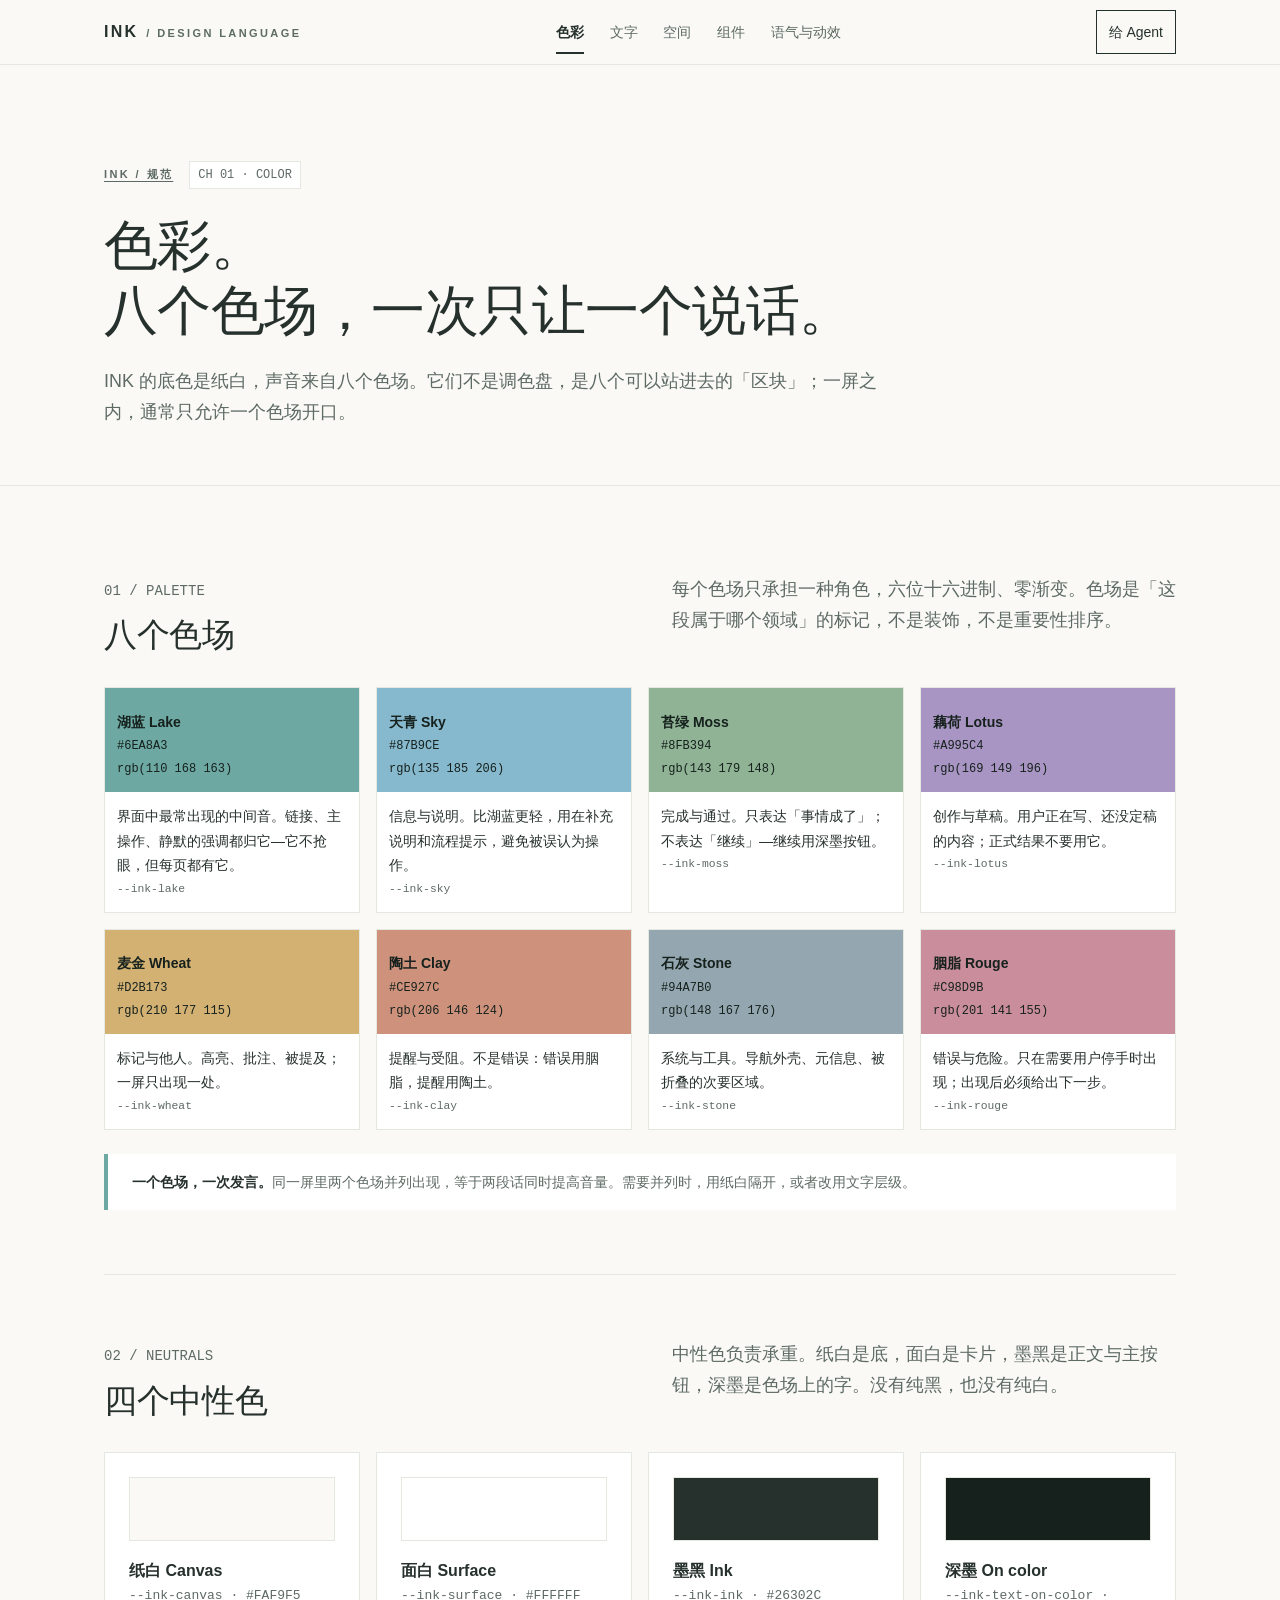
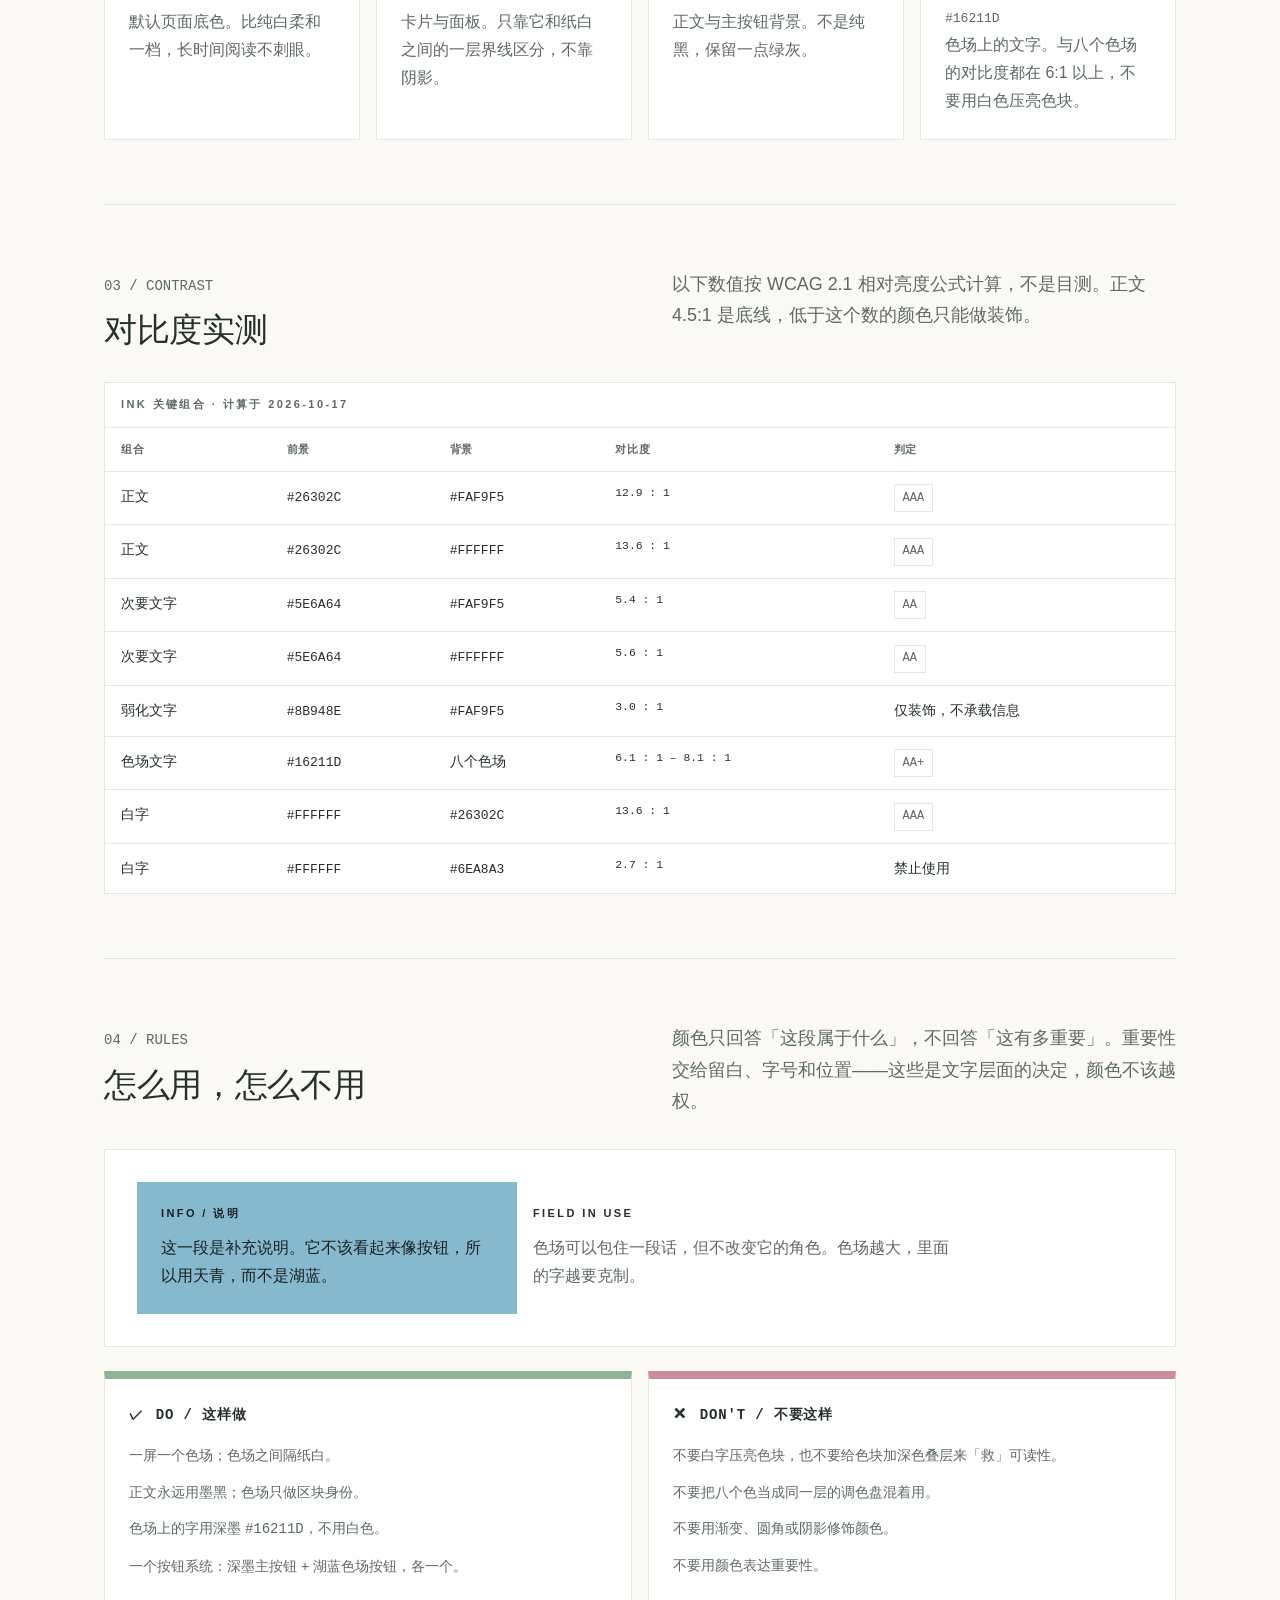
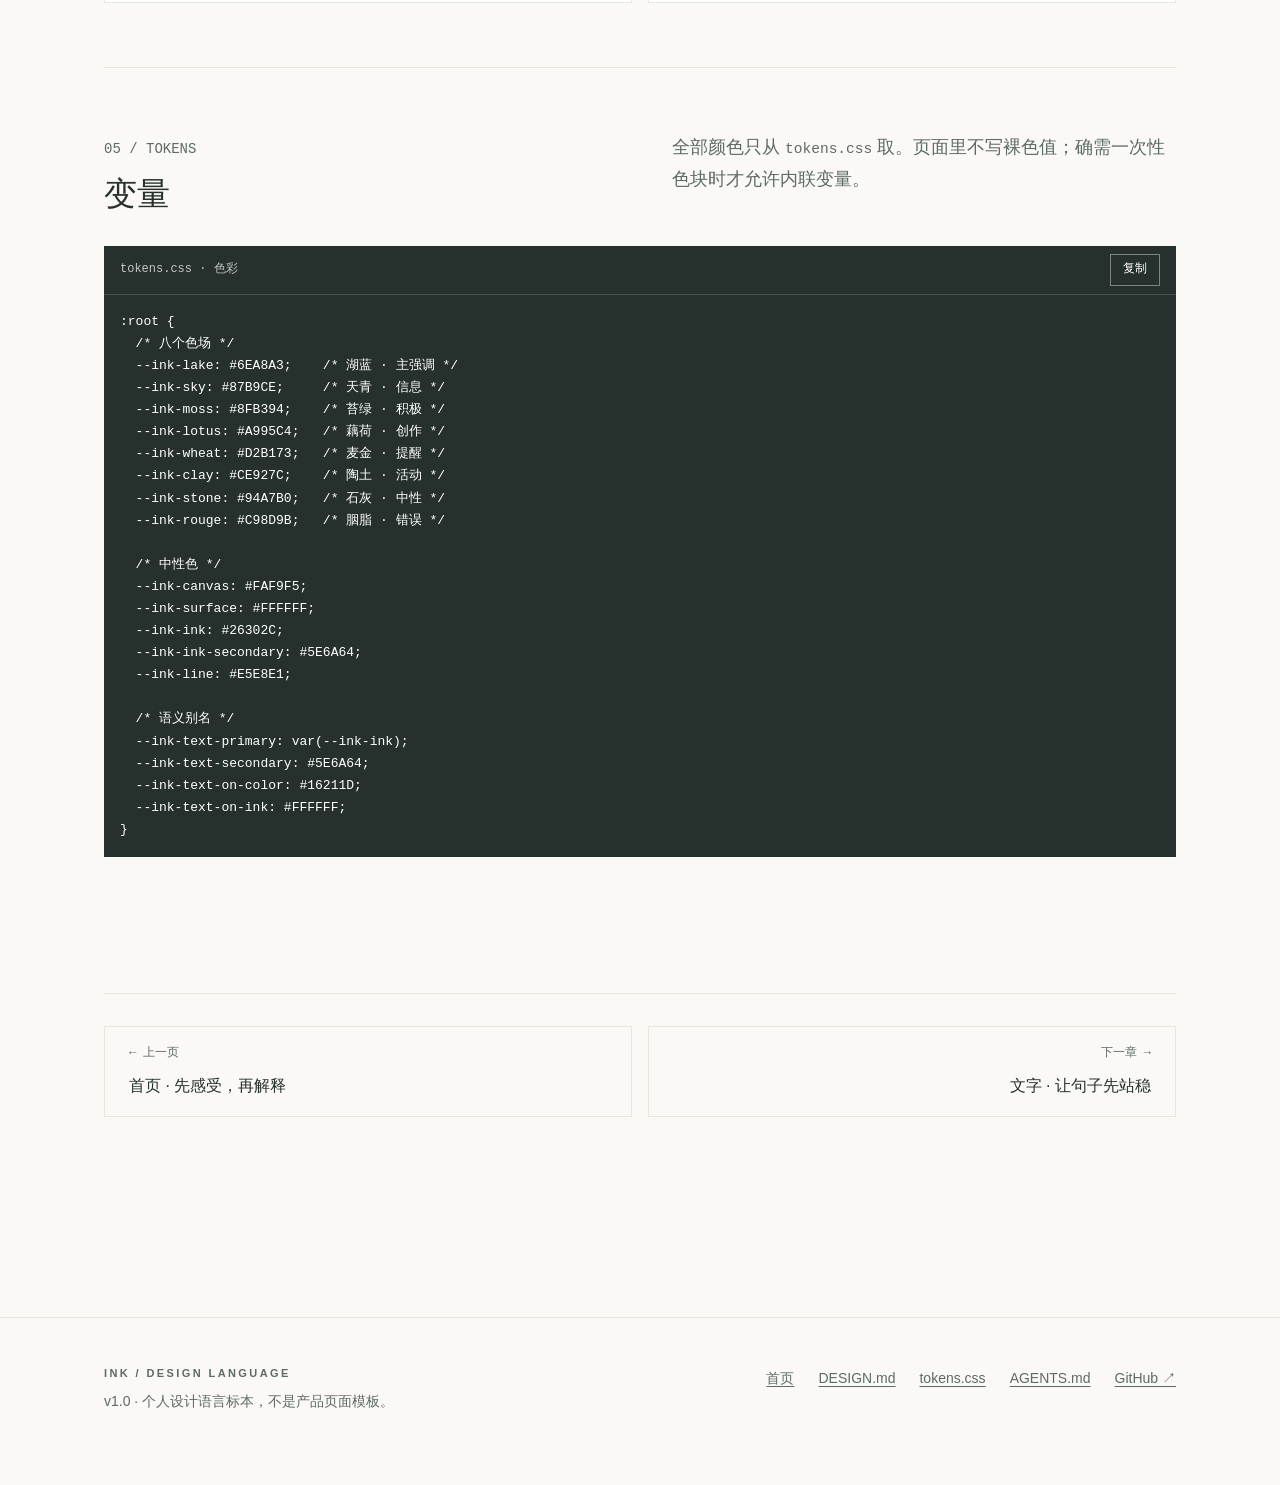
==== spec/color.html @ 75562c55 "INK Design Language v1.0：首页、五章规范正文与 agent 文档" ====
<!doctype html>
<html lang="zh-CN">
<head>
  <meta charset="utf-8">
  <meta name="viewport" content="width=device-width, initial-scale=1">
  <title>色彩 · INK Design Language</title>
  <meta name="description" content="INK 色彩规范：八个色场、四个中性色、对比度实测与色场使用规则。">
  <meta name="theme-color" content="#FAF9F5">
  <link rel="icon" href="../assets/favicon.svg" type="image/svg+xml">
  <link rel="stylesheet" href="../tokens.css">
  <link rel="stylesheet" href="../assets/site.css">
</head>
<body>
  <a class="skip-link" href="#main">跳到内容</a>

  <header class="site-header">
    <div class="site-header__inner">
      <a class="brand" href="../index.html">INK <span class="brand__sub">/ Design Language</span></a>
      <nav class="site-nav" aria-label="规范正文">
        <a href="color.html" aria-current="page">色彩</a>
        <a href="typography.html">文字</a>
        <a href="space.html">空间</a>
        <a href="components.html">组件</a>
        <a href="voice-motion.html">语气与动效</a>
      </nav>
      <a class="nav-agent" href="../AGENTS.md">给 Agent</a>
    </div>
  </header>

  <main id="main">
    <header class="chapter-hero">
      <div class="wrap">
        <div class="chapter-hero__meta">
          <a class="kicker" href="../index.html">INK / 规范</a>
          <span class="chip">CH 01 · COLOR</span>
        </div>
        <h1 class="h1 chapter-hero__title">色彩。<br>八个色场，一次只让一个说话。</h1>
        <p class="lede chapter-hero__lede">INK 的底色是纸白，声音来自八个色场。它们不是调色盘，是八个可以站进去的「区块」；一屏之内，通常只允许一个色场开口。</p>
      </div>
    </header>

    <div class="chapter-body">
      <div class="wrap">
        <section class="spec-section">
          <div class="spec-head">
            <div>
              <span class="spec-head__index">01 / PALETTE</span>
              <h2 class="h2">八个色场</h2>
            </div>
            <p class="lede">每个色场只承担一种角色，六位十六进制、零渐变。色场是「这段属于哪个领域」的标记，不是装饰，不是重要性排序。</p>
          </div>

          <div class="swatch-grid">
            <article class="swatch" id="swatch-lake">
              <div class="swatch__color tone-lake">
                <span class="swatch__name">湖蓝 Lake</span>
                <span>#6EA8A3</span>
                <span>rgb(110 168 163)</span>
              </div>
              <div class="swatch__meta">
                <span class="swatch__role">界面中最常出现的中间音。链接、主操作、静默的强调都归它—它不抢眼，但每页都有它。</span>
                <span class="mono">--ink-lake</span>
              </div>
            </article>

            <article class="swatch" id="swatch-sky">
              <div class="swatch__color tone-sky">
                <span class="swatch__name">天青 Sky</span>
                <span>#87B9CE</span>
                <span>rgb(135 185 206)</span>
              </div>
              <div class="swatch__meta">
                <span class="swatch__role">信息与说明。比湖蓝更轻，用在补充说明和流程提示，避免被误认为操作。</span>
                <span class="mono">--ink-sky</span>
              </div>
            </article>

            <article class="swatch" id="swatch-moss">
              <div class="swatch__color tone-moss">
                <span class="swatch__name">苔绿 Moss</span>
                <span>#8FB394</span>
                <span>rgb(143 179 148)</span>
              </div>
              <div class="swatch__meta">
                <span class="swatch__role">完成与通过。只表达「事情成了」；不表达「继续」—继续用深墨按钮。</span>
                <span class="mono">--ink-moss</span>
              </div>
            </article>

            <article class="swatch" id="swatch-lotus">
              <div class="swatch__color tone-lotus">
                <span class="swatch__name">藕荷 Lotus</span>
                <span>#A995C4</span>
                <span>rgb(169 149 196)</span>
              </div>
              <div class="swatch__meta">
                <span class="swatch__role">创作与草稿。用户正在写、还没定稿的内容；正式结果不要用它。</span>
                <span class="mono">--ink-lotus</span>
              </div>
            </article>

            <article class="swatch" id="swatch-wheat">
              <div class="swatch__color tone-wheat">
                <span class="swatch__name">麦金 Wheat</span>
                <span>#D2B173</span>
                <span>rgb(210 177 115)</span>
              </div>
              <div class="swatch__meta">
                <span class="swatch__role">标记与他人。高亮、批注、被提及；一屏只出现一处。</span>
                <span class="mono">--ink-wheat</span>
              </div>
            </article>

            <article class="swatch" id="swatch-clay">
              <div class="swatch__color tone-clay">
                <span class="swatch__name">陶土 Clay</span>
                <span>#CE927C</span>
                <span>rgb(206 146 124)</span>
              </div>
              <div class="swatch__meta">
                <span class="swatch__role">提醒与受阻。不是错误：错误用胭脂，提醒用陶土。</span>
                <span class="mono">--ink-clay</span>
              </div>
            </article>

            <article class="swatch" id="swatch-stone">
              <div class="swatch__color tone-stone">
                <span class="swatch__name">石灰 Stone</span>
                <span>#94A7B0</span>
                <span>rgb(148 167 176)</span>
              </div>
              <div class="swatch__meta">
                <span class="swatch__role">系统与工具。导航外壳、元信息、被折叠的次要区域。</span>
                <span class="mono">--ink-stone</span>
              </div>
            </article>

            <article class="swatch" id="swatch-rouge">
              <div class="swatch__color tone-rouge">
                <span class="swatch__name">胭脂 Rouge</span>
                <span>#C98D9B</span>
                <span>rgb(201 141 155)</span>
              </div>
              <div class="swatch__meta">
                <span class="swatch__role">错误与危险。只在需要用户停手时出现；出现后必须给出下一步。</span>
                <span class="mono">--ink-rouge</span>
              </div>
            </article>
          </div>

          <div class="callout" style="margin-top: var(--ink-space-5);">
            <strong>一个色场，一次发言。</strong>同一屏里两个色场并列出现，等于两段话同时提高音量。需要并列时，用纸白隔开，或者改用文字层级。
          </div>
        </section>

        <section class="spec-section">
          <div class="spec-head">
            <div>
              <span class="spec-head__index">02 / NEUTRALS</span>
              <h2 class="h2">四个中性色</h2>
            </div>
            <p class="lede">中性色负责承重。纸白是底，面白是卡片，墨黑是正文与主按钮，深墨是色场上的字。没有纯黑，也没有纯白。</p>
          </div>

          <div class="grid grid--4">
            <div class="panel">
              <div class="swatch-mini" style="background: var(--ink-canvas);"></div>
              <p><strong>纸白 Canvas</strong></p>
              <p class="dim mono">--ink-canvas · #FAF9F5</p>
              <p class="dim">默认页面底色。比纯白柔和一档，长时间阅读不刺眼。</p>
            </div>
            <div class="panel">
              <div class="swatch-mini" style="background: var(--ink-surface);"></div>
              <p><strong>面白 Surface</strong></p>
              <p class="dim mono">--ink-surface · #FFFFFF</p>
              <p class="dim">卡片与面板。只靠它和纸白之间的一层界线区分，不靠阴影。</p>
            </div>
            <div class="panel">
              <div class="swatch-mini" style="background: var(--ink-ink);"></div>
              <p><strong>墨黑 Ink</strong></p>
              <p class="dim mono">--ink-ink · #26302C</p>
              <p class="dim">正文与主按钮背景。不是纯黑，保留一点绿灰。</p>
            </div>
            <div class="panel">
              <div class="swatch-mini" style="background: var(--ink-text-on-color);"></div>
              <p><strong>深墨 On color</strong></p>
              <p class="dim mono">--ink-text-on-color · #16211D</p>
              <p class="dim">色场上的文字。与八个色场的对比度都在 6:1 以上，不要用白色压亮色块。</p>
            </div>
          </div>
        </section>

        <section class="spec-section">
          <div class="spec-head">
            <div>
              <span class="spec-head__index">03 / CONTRAST</span>
              <h2 class="h2">对比度实测</h2>
            </div>
            <p class="lede">以下数值按 WCAG 2.1 相对亮度公式计算，不是目测。正文 4.5:1 是底线，低于这个数的颜色只能做装饰。</p>
          </div>

          <div class="table-wrap">
            <table class="spec-table">
              <caption>INK 关键组合 · 计算于 2026-10-17</caption>
              <thead>
                <tr>
                  <th scope="col">组合</th>
                  <th scope="col">前景</th>
                  <th scope="col">背景</th>
                  <th scope="col">对比度</th>
                  <th scope="col">判定</th>
                </tr>
              </thead>
              <tbody>
                <tr>
                  <td>正文</td>
                  <td><code>#26302C</code></td>
                  <td><code>#FAF9F5</code></td>
                  <td class="mono">12.9 : 1</td>
                  <td><span class="chip">AAA</span></td>
                </tr>
                <tr>
                  <td>正文</td>
                  <td><code>#26302C</code></td>
                  <td><code>#FFFFFF</code></td>
                  <td class="mono">13.6 : 1</td>
                  <td><span class="chip">AAA</span></td>
                </tr>
                <tr>
                  <td>次要文字</td>
                  <td><code>#5E6A64</code></td>
                  <td><code>#FAF9F5</code></td>
                  <td class="mono">5.4 : 1</td>
                  <td><span class="chip">AA</span></td>
                </tr>
                <tr>
                  <td>次要文字</td>
                  <td><code>#5E6A64</code></td>
                  <td><code>#FFFFFF</code></td>
                  <td class="mono">5.6 : 1</td>
                  <td><span class="chip">AA</span></td>
                </tr>
                <tr>
                  <td>弱化文字</td>
                  <td><code>#8B948E</code></td>
                  <td><code>#FAF9F5</code></td>
                  <td class="mono">3.0 : 1</td>
                  <td>仅装饰，不承载信息</td>
                </tr>
                <tr>
                  <td>色场文字</td>
                  <td><code>#16211D</code></td>
                  <td>八个色场</td>
                  <td class="mono">6.1 : 1 – 8.1 : 1</td>
                  <td><span class="chip">AA+</span></td>
                </tr>
                <tr>
                  <td>白字</td>
                  <td><code>#FFFFFF</code></td>
                  <td><code>#26302C</code></td>
                  <td class="mono">13.6 : 1</td>
                  <td><span class="chip">AAA</span></td>
                </tr>
                <tr>
                  <td>白字</td>
                  <td><code>#FFFFFF</code></td>
                  <td><code>#6EA8A3</code></td>
                  <td class="mono">2.7 : 1</td>
                  <td>禁止使用</td>
                </tr>
              </tbody>
            </table>
          </div>
        </section>

        <section class="spec-section">
          <div class="spec-head">
            <div>
              <span class="spec-head__index">04 / RULES</span>
              <h2 class="h2">怎么用，怎么不用</h2>
            </div>
            <p class="lede">颜色只回答「这段属于什么」，不回答「这有多重要」。重要性交给留白、字号和位置——这些是文字层面的决定，颜色不该越权。</p>
          </div>

          <div class="demo-stage" style="margin-bottom: var(--ink-space-5);">
            <div class="tone-sky" style="padding: var(--ink-space-5); max-width: 380px;">
              <p class="kicker kicker--on-color">INFO / 说明</p>
              <p style="margin-top: var(--ink-space-3); line-height: 1.75;">这一段是补充说明。它不该看起来像按钮，所以用天青，而不是湖蓝。</p>
            </div>
            <div>
              <p class="kicker kicker--ink">FIELD IN USE</p>
              <p class="dim" style="margin-top: var(--ink-space-3); max-width: 26em;">色场可以包住一段话，但不改变它的角色。色场越大，里面的字越要克制。</p>
            </div>
          </div>

          <div class="do-dont">
            <div class="do-dont__panel do-dont__panel--do">
              <p class="do-dont__head"><span aria-hidden="true">✓</span> DO / 这样做</p>
              <div class="do-dont__body">
                <p>一屏一个色场；色场之间隔纸白。</p>
                <p>正文永远用墨黑；色场只做区块身份。</p>
                <p>色场上的字用深墨 <code>#16211D</code>，不用白色。</p>
                <p>一个按钮系统：深墨主按钮 + 湖蓝色场按钮，各一个。</p>
              </div>
            </div>
            <div class="do-dont__panel do-dont__panel--dont">
              <p class="do-dont__head"><span aria-hidden="true">✕</span> DON'T / 不要这样</p>
              <div class="do-dont__body">
                <p>不要白字压亮色块，也不要给色块加深色叠层来「救」可读性。</p>
                <p>不要把八个色当成同一层的调色盘混着用。</p>
                <p>不要用渐变、圆角或阴影修饰颜色。</p>
                <p>不要用颜色表达重要性。</p>
              </div>
            </div>
          </div>
        </section>

        <section class="spec-section">
          <div class="spec-head">
            <div>
              <span class="spec-head__index">05 / TOKENS</span>
              <h2 class="h2">变量</h2>
            </div>
            <p class="lede">全部颜色只从 <code class="mono">tokens.css</code> 取。页面里不写裸色值；确需一次性色块时才允许内联变量。</p>
          </div>

          <div class="code-block">
            <div class="code-block__head">
              <span>tokens.css · 色彩</span>
              <button class="copy-btn" type="button" data-copy-target="#color-tokens">复制</button>
            </div>
            <pre id="color-tokens"><code>:root {
  /* 八个色场 */
  --ink-lake: #6EA8A3;    /* 湖蓝 · 主强调 */
  --ink-sky: #87B9CE;     /* 天青 · 信息 */
  --ink-moss: #8FB394;    /* 苔绿 · 积极 */
  --ink-lotus: #A995C4;   /* 藕荷 · 创作 */
  --ink-wheat: #D2B173;   /* 麦金 · 提醒 */
  --ink-clay: #CE927C;    /* 陶土 · 活动 */
  --ink-stone: #94A7B0;   /* 石灰 · 中性 */
  --ink-rouge: #C98D9B;   /* 胭脂 · 错误 */

  /* 中性色 */
  --ink-canvas: #FAF9F5;
  --ink-surface: #FFFFFF;
  --ink-ink: #26302C;
  --ink-ink-secondary: #5E6A64;
  --ink-line: #E5E8E1;

  /* 语义别名 */
  --ink-text-primary: var(--ink-ink);
  --ink-text-secondary: #5E6A64;
  --ink-text-on-color: #16211D;
  --ink-text-on-ink: #FFFFFF;
}</code></pre>
          </div>
        </section>

        <nav class="pager" aria-label="章节目录">
          <a class="pager__link" href="../index.html">
            <span class="pager__dir">← 上一页</span>
            <span>首页 · 先感受，再解释</span>
          </a>
          <a class="pager__link pager__link--next" href="typography.html">
            <span class="pager__dir">下一章 →</span>
            <span>文字 · 让句子先站稳</span>
          </a>
        </nav>
      </div>
    </div>
  </main>

  <footer class="site-footer">
    <div class="site-footer__inner">
      <div>
        <p class="kicker" style="margin-bottom: var(--ink-space-2);">INK / DESIGN LANGUAGE</p>
        <p>v1.0 · 个人设计语言标本，不是产品页面模板。</p>
      </div>
      <div class="site-footer__links" aria-label="规范文件与链接">
        <a href="../index.html">首页</a>
        <a href="../DESIGN.md">DESIGN.md</a>
        <a href="../tokens.css">tokens.css</a>
        <a href="../AGENTS.md">AGENTS.md</a>
        <a href="https://github.com/knink-owo/INK-DesignLanguage">GitHub ↗</a>
      </div>
    </div>
  </footer>

  <script src="../assets/site.js" defer></script>
</body>
</html>
---- tokens.css ----
/* ==========================================================================
   INK Design Language · v1.0 · implementation 1.0.0

   Framework-neutral tokens. No reset, no layout, no components.
   This file is the single source of truth for implementation values.
   Principles and usage rules live in DESIGN.md; agent constraints in AGENTS.md.
   Machine-readable twin: tokens.json
   ========================================================================== */

:root {
  color-scheme: light;

  /* ---------------------------------------------------------------------
     1. Brand fields — immutable v1.0 palette.
     All eight fields carry --ink-text-on-color (dark ink) by default.
     White text on these fields does NOT pass AA; do not use it.
     --------------------------------------------------------------------- */
  --ink-lake: #6EA8A3;    /* 湖蓝 · 品牌 / 主要强调 */
  --ink-sky: #87B9CE;     /* 天青 · 内容 / 信息 */
  --ink-moss: #8FB394;    /* 苔绿 · 积极 / 功能 */
  --ink-lotus: #A995C4;   /* 藕荷 · 创作 / 探索 */
  --ink-wheat: #D2B173;   /* 麦金 · 提醒 / 辅助 */
  --ink-clay: #CE927C;    /* 陶土 · 活动 / 次级强调 */
  --ink-stone: #94A7B0;   /* 石灰 · 中性 / 分区 */
  --ink-rouge: #C98D9B;   /* 胭脂 · 错误 / 危险 */

  /* ---------------------------------------------------------------------
     2. Base surfaces and ink.
     --------------------------------------------------------------------- */
  --ink-canvas: #FAF9F5;
  --ink-surface: #FFFFFF;
  --ink-ink: #26302C;
  --ink-ink-secondary: #5E6A64;
  --ink-ink-muted: #8B948E;
  --ink-line: #E5E8E1;

  /* ---------------------------------------------------------------------
     3. Semantic text and control roles.
     Meaning is separate from the raw value. Use these in UI.
     --------------------------------------------------------------------- */
  --ink-text-primary: var(--ink-ink);
  --ink-text-secondary: #5E6A64;      /* 5.36:1 on canvas */
  --ink-text-muted: #8B948E;          /* decorative / non-informative only */
  --ink-text-on-color: #16211D;       /* 6.12:1+ on all eight brand fields */
  --ink-text-on-ink: #FFFFFF;
  --ink-focus: #16211D;
  --ink-focus-offset: 4px;
  --ink-control-border: #5E6A64;
  --ink-link: var(--ink-text-primary); /* links also carry an underline */

  /* ---------------------------------------------------------------------
     4. Typography.
     --------------------------------------------------------------------- */
  --ink-font: "Segoe UI", "PingFang SC", "HarmonyOS Sans SC", "Microsoft YaHei",
    "Noto Sans SC", -apple-system, BlinkMacSystemFont, sans-serif;
  --ink-font-display: "Segoe UI Light", "Segoe UI", "PingFang SC",
    "HarmonyOS Sans SC", "Microsoft YaHei", sans-serif;
  --ink-font-mono: "Cascadia Code", "SFMono-Regular", Consolas,
    "Liberation Mono", monospace;

  --ink-weight-display: 300;
  --ink-weight-body: 400;
  --ink-weight-kicker: 600;
  --ink-weight-strong: 600;

  --ink-size-display: clamp(3rem, 7.2vw, 5.75rem);
  --ink-size-h1: clamp(2.25rem, 4.2vw, 3.5rem);
  --ink-size-h2: clamp(1.5rem, 2.6vw, 2.25rem);
  --ink-size-h3: clamp(1.125rem, 1.6vw, 1.375rem);
  --ink-size-body: 1rem;
  --ink-size-small: 0.875rem;
  --ink-size-kicker: 0.6875rem;

  --ink-leading-display: 1.05;
  --ink-leading-heading: 1.2;
  --ink-leading-body: 1.75;
  --ink-tracking-kicker: 2.4px;
  --ink-tracking-display: -0.02em;

  /* ---------------------------------------------------------------------
     5. Space. A 4-based scale. Section rhythm is product-local, not brand.
     --------------------------------------------------------------------- */
  --ink-space-1: 4px;
  --ink-space-2: 8px;
  --ink-space-3: 12px;
  --ink-space-4: 16px;
  --ink-space-5: 24px;
  --ink-space-6: 32px;
  --ink-space-7: 48px;
  --ink-space-8: 64px;
  --ink-space-9: 96px;
  --ink-space-10: 128px;

  /* ---------------------------------------------------------------------
     6. Geometry, layout, targets, focus.
     --------------------------------------------------------------------- */
  --ink-radius: 0px;
  --ink-wrap: 1200px;
  --ink-gutter: clamp(20px, 5vw, 64px);
  --ink-header-h: 64px;
  --ink-target-min: 44px;
  --ink-focus-width: 2px;
  --ink-border: 1px solid var(--ink-line);
  --ink-border-strong: 1px solid var(--ink-ink);

  /* ---------------------------------------------------------------------
     7. Elevation. Shadows explain hierarchy; they are not decoration.
     --------------------------------------------------------------------- */
  --ink-shadow-0: none;
  --ink-shadow-1: none;
  --ink-shadow-2: 0 10px 30px rgba(38, 48, 44, 0.12);
  --ink-shadow-3: 0 22px 60px rgba(38, 48, 44, 0.16);
  --ink-shadow-4: 0 36px 96px rgba(38, 48, 44, 0.20);
  --ink-z-floating: 20;
  --ink-z-panel: 40;
  --ink-z-modal: 60;
  --ink-overlay: rgba(22, 33, 29, 0.34);

  /* ---------------------------------------------------------------------
     8. Acrylic. Selective material for layers that float above content.
     Always paired with an opaque fallback.
     --------------------------------------------------------------------- */
  --ink-acrylic-blur: 16px;
  --ink-acrylic-opacity: 0.84;
  --ink-acrylic-background: rgba(250, 249, 245, var(--ink-acrylic-opacity));
  --ink-acrylic-border: rgba(255, 255, 255, 0.45);
  --ink-acrylic-translucency: 1; /* 0 when the user or browser prefers opacity */

  /* ---------------------------------------------------------------------
     9. Motion. Motion explains state changes.
     --------------------------------------------------------------------- */
  --ink-ease-in: cubic-bezier(0.1, 0.9, 0.2, 1);
  --ink-ease-out: cubic-bezier(0.7, 0, 1, 0.5);
  --ink-ease-snap: cubic-bezier(0.17, 0.89, 0.32, 1.18);
  --ink-duration-hover: 200ms;
  --ink-duration-press: 140ms;
  --ink-duration-expand: 380ms;
  --ink-duration-page: 420ms;
  --ink-stagger: 45ms;
  --ink-hover-lift: -3px;
  --ink-press-scale: 0.975;
}

/* Respect the user's motion preference at the token level.
   Components must not rely on animation completion to expose content. */
@media (prefers-reduced-motion: reduce) {
  :root {
    --ink-duration-hover: 0ms;
    --ink-duration-press: 0ms;
    --ink-duration-expand: 0ms;
    --ink-duration-page: 0ms;
    --ink-stagger: 0ms;
    --ink-hover-lift: 0px;
    --ink-press-scale: 1;
  }
}
---- assets/site.css ----
/* ==========================================================================
   INK Design Language · site.css
   The showcase site's own layout and components.
   Depends on tokens.css. No rounded corners, no decorative shadows.
   ========================================================================== */

/* --- 1. Minimal reset ---------------------------------------------------- */
*,
*::before,
*::after {
  box-sizing: border-box;
}

html {
  -webkit-text-size-adjust: 100%;
  scroll-behavior: smooth;
}

@media (prefers-reduced-motion: reduce) {
  html {
    scroll-behavior: auto;
  }
}

body {
  margin: 0;
  background: var(--ink-canvas);
  color: var(--ink-text-primary);
  font-family: var(--ink-font);
  font-size: var(--ink-size-body);
  font-weight: var(--ink-weight-body);
  line-height: var(--ink-leading-body);
  -webkit-font-smoothing: antialiased;
  text-rendering: optimizeLegibility;
}

h1,
h2,
h3,
h4,
p,
ul,
ol,
figure,
blockquote {
  margin: 0;
}

ul,
ol {
  padding: 0;
  list-style: none;
}

img,
svg {
  display: block;
  max-width: 100%;
}

button,
input,
textarea,
select {
  font: inherit;
  color: inherit;
}

a {
  color: var(--ink-link);
  text-decoration: underline;
  text-decoration-thickness: 1px;
  text-underline-offset: 3px;
}

a:hover {
  text-decoration-thickness: 2px;
}

::selection {
  background: var(--ink-lake);
  color: var(--ink-text-on-color);
}

:focus-visible {
  outline: var(--ink-focus-width) solid var(--ink-focus);
  outline-offset: var(--ink-focus-offset);
}

/* --- 2. Layout primitives ------------------------------------------------ */
.wrap {
  width: 100%;
  max-width: var(--ink-wrap);
  margin-inline: auto;
  padding-inline: var(--ink-gutter);
}

.section {
  border-top: var(--ink-border);
  padding-block: clamp(64px, 9vw, 112px);
}

.section--flush {
  padding-block: 0;
}

.skip-link {
  position: absolute;
  left: var(--ink-space-4);
  top: -100px;
  z-index: 100;
  background: var(--ink-ink);
  color: var(--ink-text-on-ink);
  padding: var(--ink-space-3) var(--ink-space-5);
  font-size: var(--ink-size-small);
  text-decoration: none;
}

.skip-link:focus {
  top: var(--ink-space-4);
}

.visually-hidden {
  position: absolute;
  width: 1px;
  height: 1px;
  margin: -1px;
  padding: 0;
  overflow: hidden;
  clip: rect(0 0 0 0);
  white-space: nowrap;
  border: 0;
}

/* --- 3. Typography ------------------------------------------------------- */
.kicker {
  display: block;
  font-size: var(--ink-size-kicker);
  font-weight: var(--ink-weight-kicker);
  letter-spacing: var(--ink-tracking-kicker);
  line-height: 1.4;
  text-transform: uppercase;
  color: var(--ink-text-secondary);
}

.kicker--ink {
  color: var(--ink-text-primary);
}

.kicker--on-color {
  color: var(--ink-text-on-color);
}

.display {
  font-family: var(--ink-font-display);
  font-size: var(--ink-size-display);
  font-weight: var(--ink-weight-display);
  line-height: var(--ink-leading-display);
  letter-spacing: var(--ink-tracking-display);
}

.h1 {
  font-family: var(--ink-font-display);
  font-size: var(--ink-size-h1);
  font-weight: var(--ink-weight-display);
  line-height: var(--ink-leading-heading);
  letter-spacing: -0.01em;
}

.h2 {
  font-size: var(--ink-size-h2);
  font-weight: var(--ink-weight-display);
  line-height: var(--ink-leading-heading);
  letter-spacing: -0.01em;
}

.h3 {
  font-size: var(--ink-size-h3);
  font-weight: var(--ink-weight-strong);
  line-height: 1.35;
}

.lede {
  max-width: 42em;
  font-size: clamp(1rem, 1.4vw, 1.125rem);
  line-height: var(--ink-leading-body);
  color: var(--ink-text-secondary);
}

.dim {
  color: var(--ink-text-secondary);
}

.mono {
  font-family: var(--ink-font-mono);
  font-size: 0.8125em;
  letter-spacing: 0;
}

.nowrap {
  white-space: nowrap;
}

/* --- 4. Header ----------------------------------------------------------- */
.site-header {
  position: sticky;
  top: 0;
  z-index: var(--ink-z-floating);
  border-bottom: var(--ink-border);
  background: var(--ink-surface); /* opaque fallback first */
}

@supports (backdrop-filter: blur(1px)) {
  .site-header {
    background: var(--ink-acrylic-background);
    -webkit-backdrop-filter: blur(var(--ink-acrylic-blur));
    backdrop-filter: blur(var(--ink-acrylic-blur));
  }
}

.site-header__inner {
  display: flex;
  align-items: center;
  justify-content: space-between;
  gap: var(--ink-space-5);
  min-height: var(--ink-header-h);
  max-width: var(--ink-wrap);
  margin-inline: auto;
  padding-inline: var(--ink-gutter);
}

.brand {
  display: inline-flex;
  align-items: baseline;
  gap: var(--ink-space-2);
  color: var(--ink-text-primary);
  font-size: 1rem;
  font-weight: var(--ink-weight-strong);
  letter-spacing: 0.14em;
  text-decoration: none;
  white-space: nowrap;
}

.brand__sub {
  font-size: var(--ink-size-kicker);
  font-weight: var(--ink-weight-kicker);
  letter-spacing: var(--ink-tracking-kicker);
  text-transform: uppercase;
  color: var(--ink-text-secondary);
}

.site-nav {
  display: flex;
  align-items: center;
  gap: clamp(12px, 2vw, 28px);
  overflow-x: auto;
  scrollbar-width: none;
}

.site-nav::-webkit-scrollbar {
  display: none;
}

.site-nav a {
  display: inline-flex;
  align-items: center;
  min-height: var(--ink-target-min);
  font-size: var(--ink-size-small);
  color: var(--ink-text-secondary);
  text-decoration: none;
  white-space: nowrap;
}

.site-nav a:hover {
  color: var(--ink-text-primary);
  text-decoration: underline;
  text-underline-offset: 4px;
}

.site-nav a[aria-current="page"] {
  color: var(--ink-text-primary);
  font-weight: var(--ink-weight-strong);
  box-shadow: inset 0 -2px 0 var(--ink-ink);
}

.nav-agent {
  display: inline-flex;
  align-items: center;
  min-height: var(--ink-target-min);
  padding-inline: var(--ink-space-3);
  border: var(--ink-border-strong);
  font-size: var(--ink-size-small);
  color: var(--ink-text-primary);
  text-decoration: none;
  white-space: nowrap;
}

.nav-agent:hover {
  background: var(--ink-ink);
  color: var(--ink-text-on-ink);
  text-decoration: none;
}

/* --- 5. Buttons ---------------------------------------------------------- */
.btn {
  display: inline-flex;
  align-items: center;
  justify-content: center;
  gap: var(--ink-space-2);
  min-height: var(--ink-target-min);
  padding-inline: var(--ink-space-5);
  border: var(--ink-border-strong);
  background: transparent;
  color: var(--ink-text-primary);
  font-size: var(--ink-size-small);
  font-weight: var(--ink-weight-strong);
  letter-spacing: 0.04em;
  text-decoration: none;
  cursor: pointer;
  transition: background-color var(--ink-duration-hover) var(--ink-ease-in),
    color var(--ink-duration-hover) var(--ink-ease-in),
    transform var(--ink-duration-press) var(--ink-ease-in);
}

.btn:hover {
  background: var(--ink-surface);
}

.btn:active {
  transform: scale(var(--ink-press-scale));
}

.btn--primary {
  background: var(--ink-ink);
  color: var(--ink-text-on-ink);
  border-color: var(--ink-ink);
}

.btn--primary:hover {
  background: #1b241f;
  color: var(--ink-text-on-ink);
}

.btn--field {
  background: var(--ink-lake);
  color: var(--ink-text-on-color);
  border-color: transparent;
}

.btn--field:hover {
  background: #62a09a;
  color: var(--ink-text-on-color);
}

.btn[disabled],
.btn[aria-disabled="true"] {
  opacity: 0.45;
  cursor: not-allowed;
  transform: none;
}

/* --- 6. Color tones (brand fields) -------------------------------------- */
.tone-lake {
  background: var(--ink-lake);
  color: var(--ink-text-on-color);
}
.tone-sky {
  background: var(--ink-sky);
  color: var(--ink-text-on-color);
}
.tone-moss {
  background: var(--ink-moss);
  color: var(--ink-text-on-color);
}
.tone-lotus {
  background: var(--ink-lotus);
  color: var(--ink-text-on-color);
}
.tone-wheat {
  background: var(--ink-wheat);
  color: var(--ink-text-on-color);
}
.tone-clay {
  background: var(--ink-clay);
  color: var(--ink-text-on-color);
}
.tone-stone {
  background: var(--ink-stone);
  color: var(--ink-text-on-color);
}
.tone-rouge {
  background: var(--ink-rouge);
  color: var(--ink-text-on-color);
}

/* --- 7. Homepage: hero --------------------------------------------------- */
.hero {
  padding-top: clamp(56px, 9vw, 120px);
  padding-bottom: clamp(40px, 6vw, 72px);
}

.hero__title {
  margin-top: var(--ink-space-5);
  margin-bottom: var(--ink-space-6);
}

.hero__lede {
  max-width: 36em;
}

.hero__actions {
  display: flex;
  flex-wrap: wrap;
  gap: var(--ink-space-3);
  margin-top: var(--ink-space-6);
}

.hero__meta {
  display: flex;
  flex-wrap: wrap;
  gap: var(--ink-space-2) var(--ink-space-5);
  margin-top: var(--ink-space-7);
  padding-top: var(--ink-space-4);
  border-top: var(--ink-border);
  color: var(--ink-text-secondary);
  font-size: var(--ink-size-small);
}

.hero__meta span::before {
  content: "";
  display: inline-block;
  width: 8px;
  height: 8px;
  margin-right: var(--ink-space-2);
  background: var(--ink-ink);
  vertical-align: 1px;
}

/* Color band: the palette is the first piece of content. */
.band {
  display: grid;
  grid-template-columns: repeat(8, 1fr);
  border-top: var(--ink-border);
  border-bottom: var(--ink-border);
}

.band__item {
  display: flex;
  flex-direction: column;
  justify-content: space-between;
  gap: var(--ink-space-6);
  min-height: clamp(112px, 14vw, 168px);
  padding: var(--ink-space-4);
  color: var(--ink-text-on-color);
  text-decoration: none;
  transition: transform var(--ink-duration-expand) var(--ink-ease-snap),
    box-shadow var(--ink-duration-expand) var(--ink-ease-snap);
}

.band__item:hover {
  transform: translateY(var(--ink-hover-lift));
  box-shadow: var(--ink-shadow-2);
  z-index: 1;
}

.band__name {
  font-size: var(--ink-size-small);
  font-weight: var(--ink-weight-strong);
  letter-spacing: 0.06em;
}

.band__token {
  font-family: var(--ink-font-mono);
  font-size: 0.6875rem;
  opacity: 0.82;
}

/* --- 8. Homepage: principles -------------------------------------------- */
.principles {
  margin-top: var(--ink-space-7);
  border-top: var(--ink-border);
}

.principle {
  display: grid;
  grid-template-columns: minmax(64px, 120px) minmax(0, 1fr);
  gap: var(--ink-space-5);
  padding-block: var(--ink-space-6);
  border-bottom: var(--ink-border);
}

.principle__index {
  font-family: var(--ink-font-mono);
  font-size: var(--ink-size-small);
  color: var(--ink-text-secondary);
}

.principle__body h3 {
  margin-bottom: var(--ink-space-3);
}

.principle__body p {
  max-width: 46em;
  color: var(--ink-text-secondary);
}

/* --- 9. Homepage: voice samples ----------------------------------------- */
.voices {
  display: grid;
  grid-template-columns: repeat(3, minmax(0, 1fr));
  gap: var(--ink-space-4);
  margin-top: var(--ink-space-7);
}

.voice {
  border: var(--ink-border);
  background: var(--ink-surface);
  padding: var(--ink-space-5);
}

.voice__label {
  display: block;
  margin-bottom: var(--ink-space-4);
  font-size: var(--ink-size-kicker);
  font-weight: var(--ink-weight-kicker);
  letter-spacing: var(--ink-tracking-kicker);
  text-transform: uppercase;
  color: var(--ink-text-secondary);
}

.voice__line {
  display: flex;
  gap: var(--ink-space-3);
  padding-block: var(--ink-space-2);
  font-size: var(--ink-size-small);
  line-height: 1.6;
}

.voice__line + .voice__line {
  border-top: var(--ink-border);
}

.voice__mark {
  flex: none;
  width: 1.4em;
  font-family: var(--ink-font-mono);
  font-weight: 700;
}

.voice__line--do .voice__mark {
  color: #3f6b4c;
}

.voice__line--dont .voice__mark {
  color: #8c4150;
}

.voice__line--dont span:last-child {
  color: var(--ink-text-secondary);
  text-decoration: line-through;
  text-decoration-color: rgba(140, 65, 80, 0.6);
}

/* --- 10. Homepage: easter egg ------------------------------------------- */
.egg {
  display: grid;
  grid-template-columns: minmax(0, 1fr) minmax(0, 1.1fr);
  gap: clamp(24px, 5vw, 72px);
  align-items: center;
}

.egg__copy .h2 {
  margin-top: var(--ink-space-4);
  margin-bottom: var(--ink-space-4);
}

.egg__trigger {
  display: flex;
  flex-direction: column;
  justify-content: space-between;
  gap: var(--ink-space-8);
  min-height: clamp(280px, 34vw, 420px);
  padding: clamp(24px, 3vw, 40px);
  border: 0;
  background: var(--ink-lotus);
  color: var(--ink-text-on-color);
  text-align: left;
  cursor: pointer;
  transition: transform var(--ink-duration-expand) var(--ink-ease-snap),
    box-shadow var(--ink-duration-expand) var(--ink-ease-snap);
}

.egg__trigger:hover {
  transform: translateY(var(--ink-hover-lift));
  box-shadow: var(--ink-shadow-3);
}

.egg__trigger:active {
  transform: scale(var(--ink-press-scale));
}

.egg__trigger-title {
  font-family: var(--ink-font-display);
  font-size: clamp(1.5rem, 2.6vw, 2.25rem);
  font-weight: var(--ink-weight-display);
  line-height: 1.25;
}

.egg__trigger-hint {
  font-size: var(--ink-size-small);
  opacity: 0.85;
}

.egg__hint {
  margin-top: var(--ink-space-5);
  font-size: var(--ink-size-small);
  color: var(--ink-text-secondary);
}

/* --- 11. Chapter pages --------------------------------------------------- */
.chapter-hero {
  padding-top: clamp(56px, 8vw, 96px);
  padding-bottom: clamp(32px, 5vw, 56px);
  border-bottom: var(--ink-border);
}

.chapter-hero__meta {
  display: flex;
  flex-wrap: wrap;
  align-items: center;
  gap: var(--ink-space-2) var(--ink-space-4);
  margin-bottom: var(--ink-space-5);
}

.chapter-hero__title {
  max-width: 22em;
  margin-bottom: var(--ink-space-5);
}

.chapter-hero__lede {
  max-width: 44em;
}

.chapter-body {
  padding-block: clamp(48px, 7vw, 88px);
}

.spec-section {
  padding-block: clamp(40px, 5vw, 64px);
  border-top: var(--ink-border);
}

.spec-section:first-child {
  border-top: 0;
  padding-top: 0;
}

.spec-head {
  display: grid;
  grid-template-columns: minmax(0, 1fr) minmax(0, 1fr);
  gap: var(--ink-space-5) clamp(24px, 5vw, 64px);
  align-items: baseline;
  margin-bottom: var(--ink-space-6);
}

.spec-head__index {
  display: block;
  margin-bottom: var(--ink-space-3);
  font-family: var(--ink-font-mono);
  font-size: var(--ink-size-small);
  color: var(--ink-text-secondary);
}

.spec-head .lede {
  max-width: 40em;
}

/* --- 12. Grids and panels ------------------------------------------------ */
.grid {
  display: grid;
  gap: var(--ink-space-4);
}

.grid--2 {
  grid-template-columns: repeat(2, minmax(0, 1fr));
}

.grid--3 {
  grid-template-columns: repeat(3, minmax(0, 1fr));
}

.grid--4 {
  grid-template-columns: repeat(4, minmax(0, 1fr));
}

.grid--6 {
  grid-template-columns: repeat(6, minmax(0, 1fr));
}

.panel {
  border: var(--ink-border);
  background: var(--ink-surface);
  padding: var(--ink-space-5);
}

.panel--flush {
  padding: 0;
}

.panel__label {
  display: block;
  margin-bottom: var(--ink-space-4);
  font-size: var(--ink-size-kicker);
  font-weight: var(--ink-weight-kicker);
  letter-spacing: var(--ink-tracking-kicker);
  text-transform: uppercase;
  color: var(--ink-text-secondary);
}

/* --- 13. Color spec ------------------------------------------------------ */
.swatch-grid {
  display: grid;
  grid-template-columns: repeat(4, minmax(0, 1fr));
  gap: var(--ink-space-4);
}

.swatch {
  border: var(--ink-border);
  background: var(--ink-surface);
}

.swatch__color {
  display: flex;
  flex-direction: column;
  justify-content: flex-end;
  gap: 2px;
  min-height: 104px;
  padding: var(--ink-space-3);
  font-family: var(--ink-font-mono);
  font-size: 0.75rem;
  color: var(--ink-text-on-color);
}

.swatch__name {
  font-family: var(--ink-font);
  font-size: var(--ink-size-small);
  font-weight: var(--ink-weight-strong);
}

.swatch__meta {
  display: grid;
  gap: 2px;
  padding: var(--ink-space-3);
  font-size: var(--ink-size-small);
  color: var(--ink-text-secondary);
}

.swatch__role {
  color: var(--ink-text-primary);
}

.swatch-mini {
  height: 64px;
  margin-bottom: var(--ink-space-4);
  border: var(--ink-border);
}

/* --- 14. Tables ---------------------------------------------------------- */
.table-wrap {
  overflow-x: auto;
  border: var(--ink-border);
  background: var(--ink-surface);
}

.spec-table {
  width: 100%;
  border-collapse: collapse;
  font-size: var(--ink-size-small);
  text-align: left;
}

.spec-table caption {
  padding: var(--ink-space-3) var(--ink-space-4);
  border-bottom: var(--ink-border);
  font-size: var(--ink-size-kicker);
  font-weight: var(--ink-weight-kicker);
  letter-spacing: var(--ink-tracking-kicker);
  text-transform: uppercase;
  color: var(--ink-text-secondary);
  text-align: left;
}

.spec-table th {
  padding: var(--ink-space-3) var(--ink-space-4);
  border-bottom: var(--ink-border);
  font-size: var(--ink-size-kicker);
  font-weight: var(--ink-weight-kicker);
  letter-spacing: 0.06em;
  text-transform: uppercase;
  color: var(--ink-text-secondary);
  white-space: nowrap;
  vertical-align: bottom;
}

.spec-table td {
  padding: var(--ink-space-3) var(--ink-space-4);
  border-bottom: var(--ink-border);
  vertical-align: top;
}

.spec-table tr:last-child td {
  border-bottom: 0;
}

.spec-table code {
  font-family: var(--ink-font-mono);
  font-size: 0.8125rem;
}

/* --- 15. Type specimens -------------------------------------------------- */
.type-list {
  border-top: var(--ink-border);
}

.type-row {
  display: grid;
  grid-template-columns: minmax(0, 1fr) minmax(140px, 200px);
  gap: var(--ink-space-4) var(--ink-space-6);
  align-items: baseline;
  padding-block: var(--ink-space-5);
  border-bottom: var(--ink-border);
}

.type-row__sample {
  overflow-wrap: anywhere;
}

.type-row__meta {
  font-family: var(--ink-font-mono);
  font-size: 0.75rem;
  line-height: 1.8;
  color: var(--ink-text-secondary);
}

.sample-display {
  font-family: var(--ink-font-display);
  font-size: var(--ink-size-display);
  font-weight: var(--ink-weight-display);
  line-height: var(--ink-leading-display);
  letter-spacing: var(--ink-tracking-display);
}

.sample-h1 {
  font-family: var(--ink-font-display);
  font-size: var(--ink-size-h1);
  font-weight: var(--ink-weight-display);
  line-height: var(--ink-leading-heading);
}

.sample-h2 {
  font-size: var(--ink-size-h2);
  font-weight: var(--ink-weight-display);
  line-height: var(--ink-leading-heading);
}

.sample-body {
  font-size: var(--ink-size-body);
  line-height: var(--ink-leading-body);
}

.sample-small {
  font-size: var(--ink-size-small);
}

.sample-kicker {
  font-size: var(--ink-size-kicker);
  font-weight: var(--ink-weight-kicker);
  letter-spacing: var(--ink-tracking-kicker);
  text-transform: uppercase;
}

/* --- 16. Spacing scale --------------------------------------------------- */
.scale-list {
  border-top: var(--ink-border);
}

.scale-row {
  display: grid;
  grid-template-columns: minmax(72px, 96px) minmax(0, 1fr) minmax(120px, 160px);
  gap: var(--ink-space-4);
  align-items: center;
  padding-block: var(--ink-space-3);
  border-bottom: var(--ink-border);
  font-size: var(--ink-size-small);
}

.scale-row__bar {
  height: 16px;
  background: var(--ink-lake);
}

.scale-row__meta {
  font-family: var(--ink-font-mono);
  color: var(--ink-text-secondary);
  text-align: right;
}

/* --- 17. Component demos ------------------------------------------------- */
.demo-stage {
  display: flex;
  flex-wrap: wrap;
  align-items: center;
  gap: var(--ink-space-4);
  padding: clamp(20px, 3vw, 32px);
  border: var(--ink-border);
  background: var(--ink-surface);
}

.demo-stage--column {
  flex-direction: column;
  align-items: stretch;
}

.demo-caption {
  margin-top: var(--ink-space-3);
  font-size: var(--ink-size-small);
  color: var(--ink-text-secondary);
}

.field {
  display: grid;
  gap: var(--ink-space-2);
  max-width: 420px;
  font-size: var(--ink-size-small);
}

.field__label {
  font-weight: var(--ink-weight-strong);
}

.input {
  min-height: var(--ink-target-min);
  padding: var(--ink-space-2) var(--ink-space-3);
  border: 1px solid var(--ink-control-border);
  border-radius: var(--ink-radius);
  background: var(--ink-surface);
  color: var(--ink-text-primary);
}

.input:hover {
  border-color: var(--ink-ink);
}

.input:focus-visible {
  outline: var(--ink-focus-width) solid var(--ink-focus);
  outline-offset: 2px;
}

.input[aria-invalid="true"] {
  border-color: #8c4150;
}

.field__hint {
  color: var(--ink-text-secondary);
}

.field__error {
  color: #8c4150;
}

.tile {
  display: flex;
  flex-direction: column;
  justify-content: space-between;
  gap: var(--ink-space-5);
  min-height: 160px;
  padding: var(--ink-space-5);
  border: var(--ink-border);
  background: var(--ink-surface);
  transition: transform var(--ink-duration-expand) var(--ink-ease-snap),
    box-shadow var(--ink-duration-expand) var(--ink-ease-snap);
}

.tile--link {
  text-decoration: none;
  color: inherit;
}

.tile--link:hover {
  transform: translateY(var(--ink-hover-lift));
  box-shadow: var(--ink-shadow-2);
}

.tile--link:active {
  transform: scale(var(--ink-press-scale));
}

.tile__meta {
  font-size: var(--ink-size-small);
  color: var(--ink-text-secondary);
}

.chip {
  display: inline-flex;
  align-items: center;
  min-height: 28px;
  padding-inline: var(--ink-space-2);
  border: var(--ink-border);
  background: var(--ink-surface);
  font-family: var(--ink-font-mono);
  font-size: 0.75rem;
  color: var(--ink-text-secondary);
}

.tag {
  display: inline-flex;
  align-items: center;
  gap: var(--ink-space-1);
  min-height: 28px;
  padding-inline: var(--ink-space-2);
  background: var(--ink-ink);
  color: var(--ink-text-on-ink);
  font-size: var(--ink-size-kicker);
  font-weight: var(--ink-weight-kicker);
  letter-spacing: var(--ink-tracking-kicker);
  text-transform: uppercase;
}

/* --- 18. Do / don't ------------------------------------------------------ */
.do-dont {
  display: grid;
  grid-template-columns: repeat(2, minmax(0, 1fr));
  gap: var(--ink-space-4);
}

.do-dont__panel {
  border: var(--ink-border);
  background: var(--ink-surface);
  padding: var(--ink-space-5);
}

.do-dont__head {
  display: flex;
  align-items: center;
  gap: var(--ink-space-3);
  margin-bottom: var(--ink-space-4);
  font-family: var(--ink-font-mono);
  font-size: var(--ink-size-small);
  font-weight: 700;
  letter-spacing: 0.06em;
}

.do-dont__panel--do {
  border-top: 8px solid var(--ink-moss);
}

.do-dont__panel--dont {
  border-top: 8px solid var(--ink-rouge);
}

.do-dont__body {
  display: grid;
  gap: var(--ink-space-3);
  font-size: var(--ink-size-small);
  color: var(--ink-text-secondary);
}

/* --- 19. Callouts and code ---------------------------------------------- */
.callout {
  border-left: 4px solid var(--ink-lake);
  background: var(--ink-surface);
  padding: var(--ink-space-4) var(--ink-space-5);
  font-size: var(--ink-size-small);
  color: var(--ink-text-secondary);
}

.callout strong {
  color: var(--ink-text-primary);
}

.callout--warn {
  border-left-color: var(--ink-clay);
}

.code-block {
  position: relative;
  background: var(--ink-ink);
  color: var(--ink-text-on-ink);
}

.code-block__head {
  display: flex;
  align-items: center;
  justify-content: space-between;
  gap: var(--ink-space-3);
  padding: var(--ink-space-2) var(--ink-space-4);
  border-bottom: 1px solid rgba(255, 255, 255, 0.18);
  font-family: var(--ink-font-mono);
  font-size: 0.75rem;
  color: rgba(255, 255, 255, 0.72);
}

.code-block pre {
  margin: 0;
  padding: var(--ink-space-4);
  overflow-x: auto;
  font-family: var(--ink-font-mono);
  font-size: 0.8125rem;
  line-height: 1.7;
}

.copy-btn {
  min-height: 32px;
  padding-inline: var(--ink-space-3);
  border: 1px solid rgba(255, 255, 255, 0.4);
  background: transparent;
  color: var(--ink-text-on-ink);
  font-family: var(--ink-font-mono);
  font-size: 0.75rem;
  cursor: pointer;
  transition: background-color var(--ink-duration-hover) var(--ink-ease-in);
}

.copy-btn:hover {
  background: rgba(255, 255, 255, 0.12);
}

.copy-btn.is-copied {
  border-color: var(--ink-moss);
}

/* --- 20. Pager and footer ------------------------------------------------ */
.pager {
  display: grid;
  grid-template-columns: repeat(2, minmax(0, 1fr));
  gap: var(--ink-space-4);
  margin-top: clamp(40px, 6vw, 72px);
  padding-top: var(--ink-space-6);
  border-top: var(--ink-border);
}

.pager__link {
  display: flex;
  flex-direction: column;
  gap: var(--ink-space-2);
  padding: var(--ink-space-4) var(--ink-space-5);
  border: var(--ink-border);
  color: var(--ink-text-primary);
  text-decoration: none;
  transition: background-color var(--ink-duration-hover) var(--ink-ease-in);
}

.pager__link:hover {
  background: var(--ink-surface);
}

.pager__link--next {
  text-align: right;
}

.pager__dir {
  font-family: var(--ink-font-mono);
  font-size: 0.75rem;
  color: var(--ink-text-secondary);
}

.site-footer {
  margin-top: clamp(64px, 9vw, 112px);
  border-top: var(--ink-border);
  padding-block: var(--ink-space-7);
}

.site-footer__inner {
  display: flex;
  flex-wrap: wrap;
  justify-content: space-between;
  gap: var(--ink-space-5);
  max-width: var(--ink-wrap);
  margin-inline: auto;
  padding-inline: var(--ink-gutter);
  font-size: var(--ink-size-small);
  color: var(--ink-text-secondary);
}

.site-footer__links {
  display: flex;
  flex-wrap: wrap;
  gap: var(--ink-space-2) var(--ink-space-5);
}

.site-footer a {
  color: var(--ink-text-secondary);
}

.site-footer a:hover {
  color: var(--ink-text-primary);
}

/* --- 21. Spatial sheet (dialog) ----------------------------------------- */
.sheet {
  width: min(760px, calc(100vw - 40px));
  max-height: calc(100dvh - 48px);
  margin: auto;
  padding: 0;
  border: 0;
  background: var(--ink-surface);
  color: var(--ink-text-primary);
  box-shadow: var(--ink-shadow-4);
  overflow-y: auto;
}

.sheet::backdrop {
  background: var(--ink-overlay);
}

.sheet__inner {
  padding: clamp(24px, 5vw, 56px);
}

.sheet__close {
  position: absolute;
  top: var(--ink-space-4);
  right: var(--ink-space-4);
  width: var(--ink-target-min);
  height: var(--ink-target-min);
  border: var(--ink-border);
  background: transparent;
  color: var(--ink-text-primary);
  font-size: 1.25rem;
  line-height: 1;
  cursor: pointer;
}

.sheet__close:hover {
  background: var(--ink-canvas);
}

.sheet__eyebrow {
  margin-bottom: var(--ink-space-4);
}

.sheet__title {
  margin-bottom: var(--ink-space-4);
}

.sheet__lede {
  margin-bottom: var(--ink-space-6);
}

.sheet__steps {
  display: grid;
  grid-template-columns: repeat(3, minmax(0, 1fr));
  gap: var(--ink-space-4);
  margin-top: var(--ink-space-6);
}

.sheet__step {
  border-top: 4px solid var(--ink-ink);
  padding-top: var(--ink-space-3);
  font-size: var(--ink-size-small);
  color: var(--ink-text-secondary);
}

.sheet__step strong {
  display: block;
  margin-bottom: var(--ink-space-2);
  font-family: var(--ink-font-mono);
  font-size: 0.75rem;
  letter-spacing: 0.06em;
  text-transform: uppercase;
  color: var(--ink-text-primary);
}

.sheet__actions {
  display: flex;
  flex-wrap: wrap;
  gap: var(--ink-space-3);
  margin-top: var(--ink-space-6);
}

/* --- 22. Load-in animation (plays once) --------------------------------- */
.rise {
  animation: rise var(--ink-duration-expand) var(--ink-ease-out) both;
  animation-delay: calc(var(--i, 0) * var(--ink-stagger));
}

@keyframes rise {
  from {
    opacity: 0;
    transform: translateY(12px);
  }
  to {
    opacity: 1;
    transform: none;
  }
}

@media (prefers-reduced-motion: reduce) {
  .rise {
    animation: none;
  }
}

/* --- 23. Responsive ------------------------------------------------------ */
@media (max-width: 980px) {
  .band {
    grid-template-columns: repeat(4, 1fr);
  }

  .voices {
    grid-template-columns: 1fr;
  }

  .egg {
    grid-template-columns: 1fr;
  }

  .spec-head {
    grid-template-columns: 1fr;
    gap: var(--ink-space-3);
  }

  .swatch-grid {
    grid-template-columns: repeat(2, minmax(0, 1fr));
  }

  .grid--4,
  .grid--6 {
    grid-template-columns: repeat(2, minmax(0, 1fr));
  }

  .sheet__steps {
    grid-template-columns: 1fr;
  }
}

@media (max-width: 680px) {
  .brand__sub {
    display: none;
  }

  .site-header__inner {
    gap: var(--ink-space-4);
  }

  .nav-agent {
    display: none;
  }

  .band {
    grid-template-columns: repeat(2, 1fr);
  }

  .band__item {
    min-height: 104px;
    gap: var(--ink-space-5);
  }

  .principle {
    grid-template-columns: 1fr;
    gap: var(--ink-space-2);
  }

  .grid--2,
  .grid--3,
  .grid--4,
  .grid--6,
  .do-dont,
  .pager {
    grid-template-columns: 1fr;
  }

  .type-row {
    grid-template-columns: 1fr;
    gap: var(--ink-space-2);
  }

  .scale-row {
    grid-template-columns: minmax(64px, 80px) minmax(0, 1fr);
  }

  .scale-row__meta {
    display: none;
  }

  .pager__link--next {
    text-align: left;
  }

  .site-footer__inner {
    display: grid;
  }
}
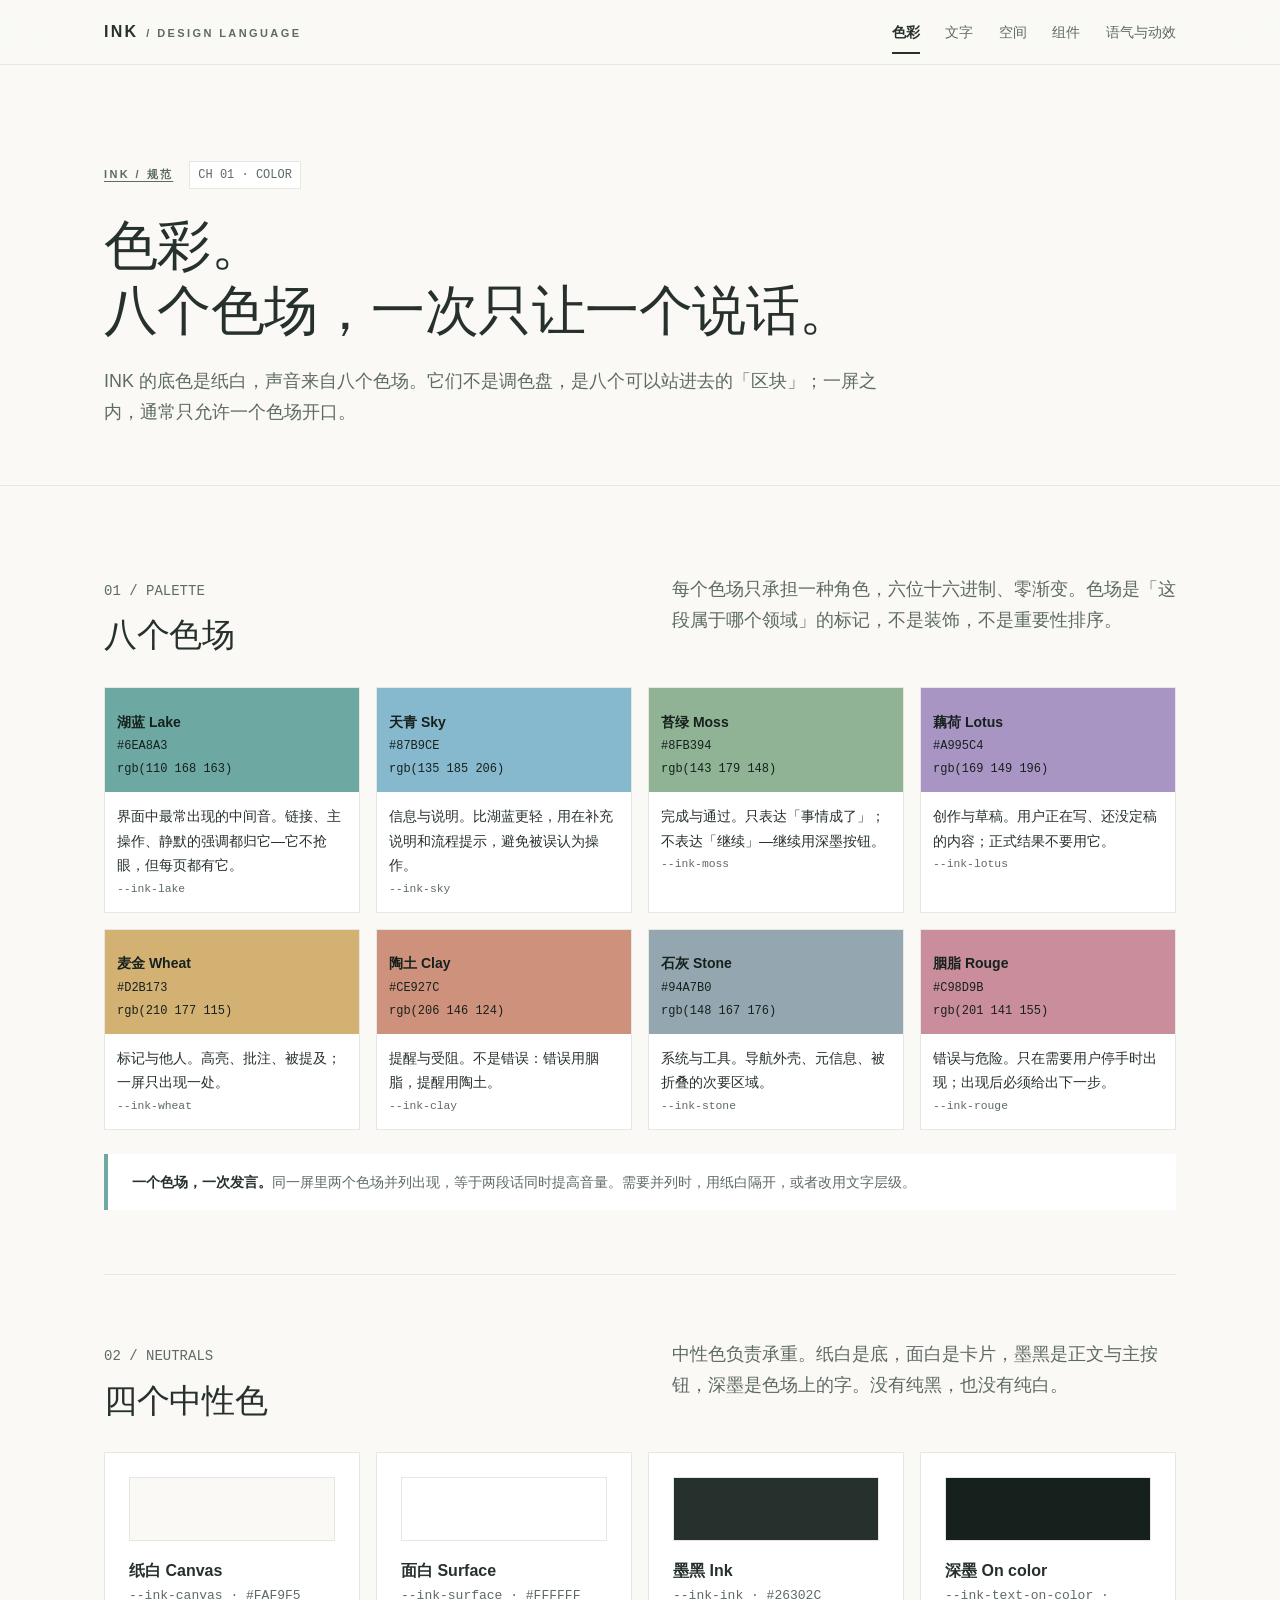
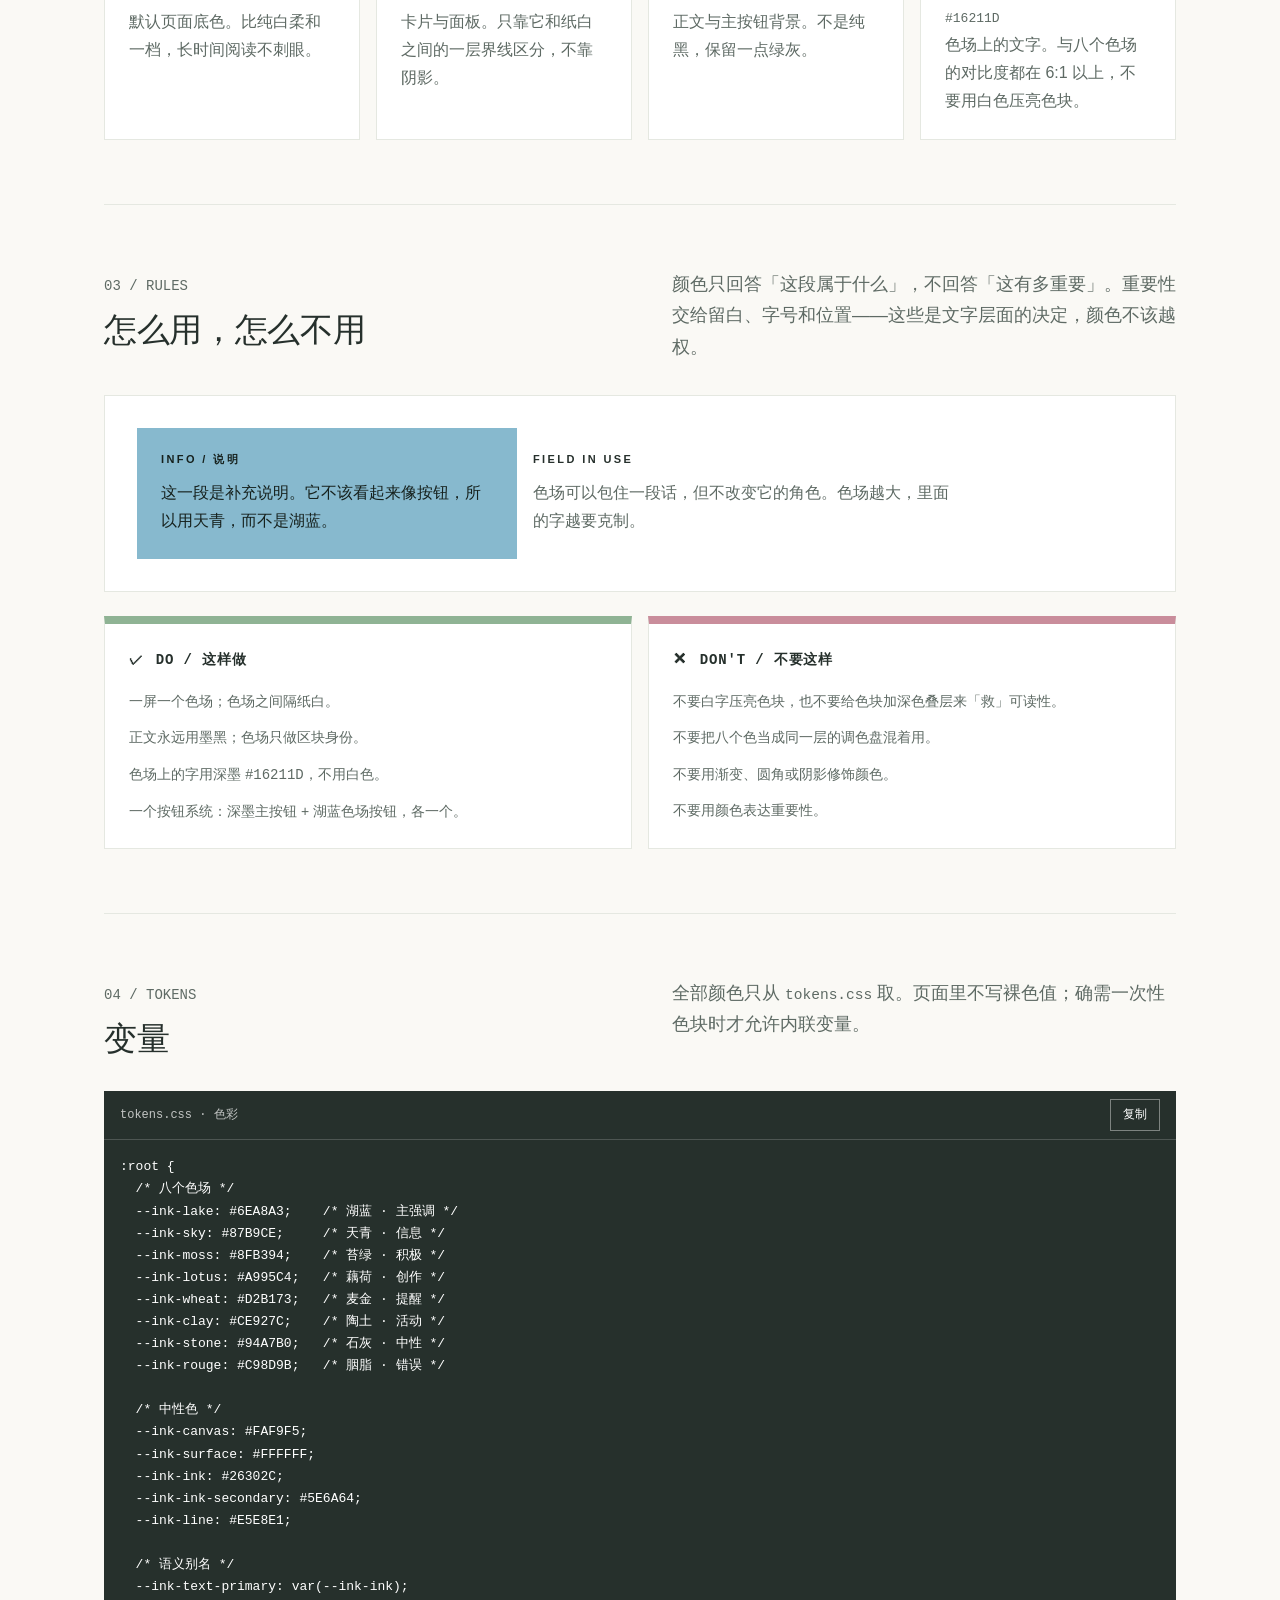
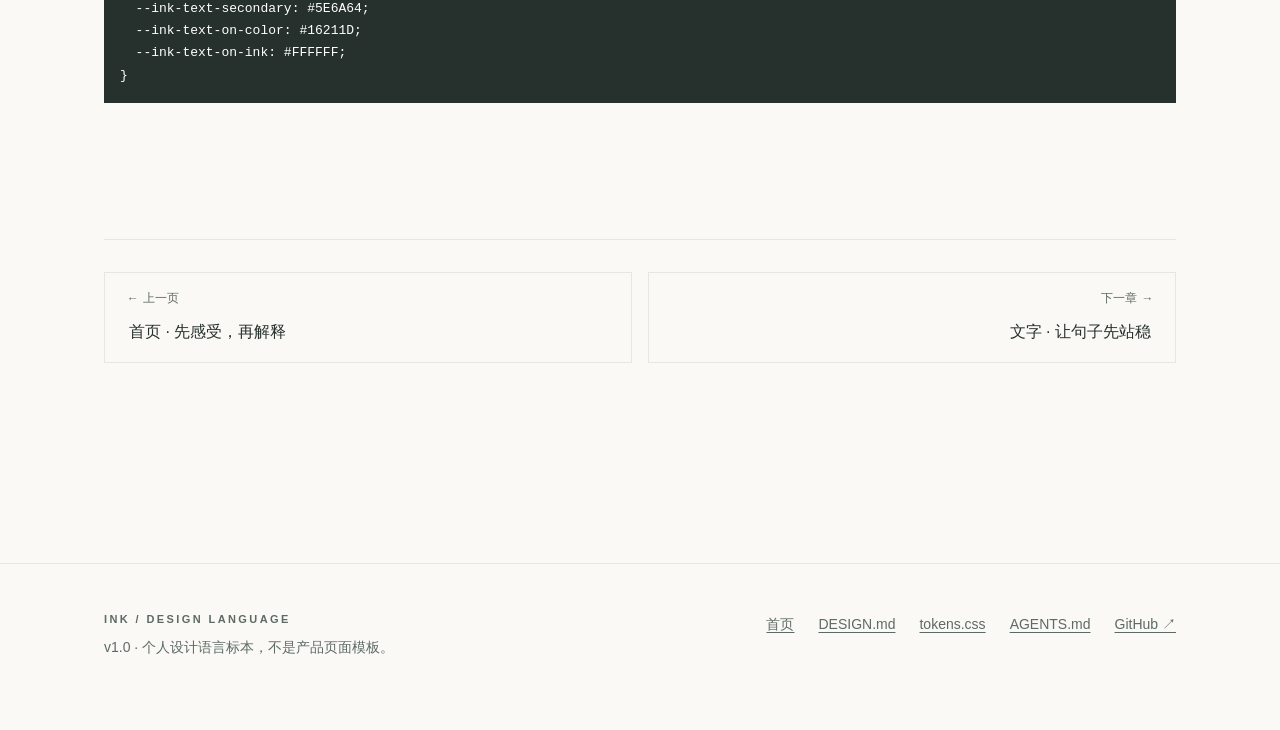
==== commit 7e1149dc: "INK Design Language v1.0：首页、五章规范正文与 agent 文档" ====
--- a/spec/color.html
+++ b/spec/color.html
@@ -1,391 +1,307 @@
-<!doctype html>
-<html lang="zh-CN">
-<head>
-  <meta charset="utf-8">
-  <meta name="viewport" content="width=device-width, initial-scale=1">
-  <title>色彩 · INK Design Language</title>
-  <meta name="description" content="INK 色彩规范：八个色场、四个中性色、对比度实测与色场使用规则。">
-  <meta name="theme-color" content="#FAF9F5">
-  <link rel="icon" href="../assets/favicon.svg" type="image/svg+xml">
-  <link rel="stylesheet" href="../tokens.css">
-  <link rel="stylesheet" href="../assets/site.css">
-</head>
-<body>
-  <a class="skip-link" href="#main">跳到内容</a>
-
-  <header class="site-header">
-    <div class="site-header__inner">
-      <a class="brand" href="../index.html">INK <span class="brand__sub">/ Design Language</span></a>
-      <nav class="site-nav" aria-label="规范正文">
-        <a href="color.html" aria-current="page">色彩</a>
-        <a href="typography.html">文字</a>
-        <a href="space.html">空间</a>
-        <a href="components.html">组件</a>
-        <a href="voice-motion.html">语气与动效</a>
-      </nav>
-      <a class="nav-agent" href="../AGENTS.md">给 Agent</a>
-    </div>
-  </header>
-
-  <main id="main">
-    <header class="chapter-hero">
-      <div class="wrap">
-        <div class="chapter-hero__meta">
-          <a class="kicker" href="../index.html">INK / 规范</a>
-          <span class="chip">CH 01 · COLOR</span>
-        </div>
-        <h1 class="h1 chapter-hero__title">色彩。<br>八个色场，一次只让一个说话。</h1>
-        <p class="lede chapter-hero__lede">INK 的底色是纸白，声音来自八个色场。它们不是调色盘，是八个可以站进去的「区块」；一屏之内，通常只允许一个色场开口。</p>
-      </div>
-    </header>
-
-    <div class="chapter-body">
-      <div class="wrap">
-        <section class="spec-section">
-          <div class="spec-head">
-            <div>
-              <span class="spec-head__index">01 / PALETTE</span>
-              <h2 class="h2">八个色场</h2>
-            </div>
-            <p class="lede">每个色场只承担一种角色，六位十六进制、零渐变。色场是「这段属于哪个领域」的标记，不是装饰，不是重要性排序。</p>
-          </div>
-
-          <div class="swatch-grid">
-            <article class="swatch" id="swatch-lake">
-              <div class="swatch__color tone-lake">
-                <span class="swatch__name">湖蓝 Lake</span>
-                <span>#6EA8A3</span>
-                <span>rgb(110 168 163)</span>
-              </div>
-              <div class="swatch__meta">
-                <span class="swatch__role">界面中最常出现的中间音。链接、主操作、静默的强调都归它—它不抢眼，但每页都有它。</span>
-                <span class="mono">--ink-lake</span>
-              </div>
-            </article>
-
-            <article class="swatch" id="swatch-sky">
-              <div class="swatch__color tone-sky">
-                <span class="swatch__name">天青 Sky</span>
-                <span>#87B9CE</span>
-                <span>rgb(135 185 206)</span>
-              </div>
-              <div class="swatch__meta">
-                <span class="swatch__role">信息与说明。比湖蓝更轻，用在补充说明和流程提示，避免被误认为操作。</span>
-                <span class="mono">--ink-sky</span>
-              </div>
-            </article>
-
-            <article class="swatch" id="swatch-moss">
-              <div class="swatch__color tone-moss">
-                <span class="swatch__name">苔绿 Moss</span>
-                <span>#8FB394</span>
-                <span>rgb(143 179 148)</span>
-              </div>
-              <div class="swatch__meta">
-                <span class="swatch__role">完成与通过。只表达「事情成了」；不表达「继续」—继续用深墨按钮。</span>
-                <span class="mono">--ink-moss</span>
-              </div>
-            </article>
-
-            <article class="swatch" id="swatch-lotus">
-              <div class="swatch__color tone-lotus">
-                <span class="swatch__name">藕荷 Lotus</span>
-                <span>#A995C4</span>
-                <span>rgb(169 149 196)</span>
-              </div>
-              <div class="swatch__meta">
-                <span class="swatch__role">创作与草稿。用户正在写、还没定稿的内容；正式结果不要用它。</span>
-                <span class="mono">--ink-lotus</span>
-              </div>
-            </article>
-
-            <article class="swatch" id="swatch-wheat">
-              <div class="swatch__color tone-wheat">
-                <span class="swatch__name">麦金 Wheat</span>
-                <span>#D2B173</span>
-                <span>rgb(210 177 115)</span>
-              </div>
-              <div class="swatch__meta">
-                <span class="swatch__role">标记与他人。高亮、批注、被提及；一屏只出现一处。</span>
-                <span class="mono">--ink-wheat</span>
-              </div>
-            </article>
-
-            <article class="swatch" id="swatch-clay">
-              <div class="swatch__color tone-clay">
-                <span class="swatch__name">陶土 Clay</span>
-                <span>#CE927C</span>
-                <span>rgb(206 146 124)</span>
-              </div>
-              <div class="swatch__meta">
-                <span class="swatch__role">提醒与受阻。不是错误：错误用胭脂，提醒用陶土。</span>
-                <span class="mono">--ink-clay</span>
-              </div>
-            </article>
-
-            <article class="swatch" id="swatch-stone">
-              <div class="swatch__color tone-stone">
-                <span class="swatch__name">石灰 Stone</span>
-                <span>#94A7B0</span>
-                <span>rgb(148 167 176)</span>
-              </div>
-              <div class="swatch__meta">
-                <span class="swatch__role">系统与工具。导航外壳、元信息、被折叠的次要区域。</span>
-                <span class="mono">--ink-stone</span>
-              </div>
-            </article>
-
-            <article class="swatch" id="swatch-rouge">
-              <div class="swatch__color tone-rouge">
-                <span class="swatch__name">胭脂 Rouge</span>
-                <span>#C98D9B</span>
-                <span>rgb(201 141 155)</span>
-              </div>
-              <div class="swatch__meta">
-                <span class="swatch__role">错误与危险。只在需要用户停手时出现；出现后必须给出下一步。</span>
-                <span class="mono">--ink-rouge</span>
-              </div>
-            </article>
-          </div>
-
-          <div class="callout" style="margin-top: var(--ink-space-5);">
-            <strong>一个色场，一次发言。</strong>同一屏里两个色场并列出现，等于两段话同时提高音量。需要并列时，用纸白隔开，或者改用文字层级。
-          </div>
-        </section>
-
-        <section class="spec-section">
-          <div class="spec-head">
-            <div>
-              <span class="spec-head__index">02 / NEUTRALS</span>
-              <h2 class="h2">四个中性色</h2>
-            </div>
-            <p class="lede">中性色负责承重。纸白是底，面白是卡片，墨黑是正文与主按钮，深墨是色场上的字。没有纯黑，也没有纯白。</p>
-          </div>
-
-          <div class="grid grid--4">
-            <div class="panel">
-              <div class="swatch-mini" style="background: var(--ink-canvas);"></div>
-              <p><strong>纸白 Canvas</strong></p>
-              <p class="dim mono">--ink-canvas · #FAF9F5</p>
-              <p class="dim">默认页面底色。比纯白柔和一档，长时间阅读不刺眼。</p>
-            </div>
-            <div class="panel">
-              <div class="swatch-mini" style="background: var(--ink-surface);"></div>
-              <p><strong>面白 Surface</strong></p>
-              <p class="dim mono">--ink-surface · #FFFFFF</p>
-              <p class="dim">卡片与面板。只靠它和纸白之间的一层界线区分，不靠阴影。</p>
-            </div>
-            <div class="panel">
-              <div class="swatch-mini" style="background: var(--ink-ink);"></div>
-              <p><strong>墨黑 Ink</strong></p>
-              <p class="dim mono">--ink-ink · #26302C</p>
-              <p class="dim">正文与主按钮背景。不是纯黑，保留一点绿灰。</p>
-            </div>
-            <div class="panel">
-              <div class="swatch-mini" style="background: var(--ink-text-on-color);"></div>
-              <p><strong>深墨 On color</strong></p>
-              <p class="dim mono">--ink-text-on-color · #16211D</p>
-              <p class="dim">色场上的文字。与八个色场的对比度都在 6:1 以上，不要用白色压亮色块。</p>
-            </div>
-          </div>
-        </section>
-
-        <section class="spec-section">
-          <div class="spec-head">
-            <div>
-              <span class="spec-head__index">03 / CONTRAST</span>
-              <h2 class="h2">对比度实测</h2>
-            </div>
-            <p class="lede">以下数值按 WCAG 2.1 相对亮度公式计算，不是目测。正文 4.5:1 是底线，低于这个数的颜色只能做装饰。</p>
-          </div>
-
-          <div class="table-wrap">
-            <table class="spec-table">
-              <caption>INK 关键组合 · 计算于 2026-10-17</caption>
-              <thead>
-                <tr>
-                  <th scope="col">组合</th>
-                  <th scope="col">前景</th>
-                  <th scope="col">背景</th>
-                  <th scope="col">对比度</th>
-                  <th scope="col">判定</th>
-                </tr>
-              </thead>
-              <tbody>
-                <tr>
-                  <td>正文</td>
-                  <td><code>#26302C</code></td>
-                  <td><code>#FAF9F5</code></td>
-                  <td class="mono">12.9 : 1</td>
-                  <td><span class="chip">AAA</span></td>
-                </tr>
-                <tr>
-                  <td>正文</td>
-                  <td><code>#26302C</code></td>
-                  <td><code>#FFFFFF</code></td>
-                  <td class="mono">13.6 : 1</td>
-                  <td><span class="chip">AAA</span></td>
-                </tr>
-                <tr>
-                  <td>次要文字</td>
-                  <td><code>#5E6A64</code></td>
-                  <td><code>#FAF9F5</code></td>
-                  <td class="mono">5.4 : 1</td>
-                  <td><span class="chip">AA</span></td>
-                </tr>
-                <tr>
-                  <td>次要文字</td>
-                  <td><code>#5E6A64</code></td>
-                  <td><code>#FFFFFF</code></td>
-                  <td class="mono">5.6 : 1</td>
-                  <td><span class="chip">AA</span></td>
-                </tr>
-                <tr>
-                  <td>弱化文字</td>
-                  <td><code>#8B948E</code></td>
-                  <td><code>#FAF9F5</code></td>
-                  <td class="mono">3.0 : 1</td>
-                  <td>仅装饰，不承载信息</td>
-                </tr>
-                <tr>
-                  <td>色场文字</td>
-                  <td><code>#16211D</code></td>
-                  <td>八个色场</td>
-                  <td class="mono">6.1 : 1 – 8.1 : 1</td>
-                  <td><span class="chip">AA+</span></td>
-                </tr>
-                <tr>
-                  <td>白字</td>
-                  <td><code>#FFFFFF</code></td>
-                  <td><code>#26302C</code></td>
-                  <td class="mono">13.6 : 1</td>
-                  <td><span class="chip">AAA</span></td>
-                </tr>
-                <tr>
-                  <td>白字</td>
-                  <td><code>#FFFFFF</code></td>
-                  <td><code>#6EA8A3</code></td>
-                  <td class="mono">2.7 : 1</td>
-                  <td>禁止使用</td>
-                </tr>
-              </tbody>
-            </table>
-          </div>
-        </section>
-
-        <section class="spec-section">
-          <div class="spec-head">
-            <div>
-              <span class="spec-head__index">04 / RULES</span>
-              <h2 class="h2">怎么用，怎么不用</h2>
-            </div>
-            <p class="lede">颜色只回答「这段属于什么」，不回答「这有多重要」。重要性交给留白、字号和位置——这些是文字层面的决定，颜色不该越权。</p>
-          </div>
-
-          <div class="demo-stage" style="margin-bottom: var(--ink-space-5);">
-            <div class="tone-sky" style="padding: var(--ink-space-5); max-width: 380px;">
-              <p class="kicker kicker--on-color">INFO / 说明</p>
-              <p style="margin-top: var(--ink-space-3); line-height: 1.75;">这一段是补充说明。它不该看起来像按钮，所以用天青，而不是湖蓝。</p>
-            </div>
-            <div>
-              <p class="kicker kicker--ink">FIELD IN USE</p>
-              <p class="dim" style="margin-top: var(--ink-space-3); max-width: 26em;">色场可以包住一段话，但不改变它的角色。色场越大，里面的字越要克制。</p>
-            </div>
-          </div>
-
-          <div class="do-dont">
-            <div class="do-dont__panel do-dont__panel--do">
-              <p class="do-dont__head"><span aria-hidden="true">✓</span> DO / 这样做</p>
-              <div class="do-dont__body">
-                <p>一屏一个色场；色场之间隔纸白。</p>
-                <p>正文永远用墨黑；色场只做区块身份。</p>
-                <p>色场上的字用深墨 <code>#16211D</code>，不用白色。</p>
-                <p>一个按钮系统：深墨主按钮 + 湖蓝色场按钮，各一个。</p>
-              </div>
-            </div>
-            <div class="do-dont__panel do-dont__panel--dont">
-              <p class="do-dont__head"><span aria-hidden="true">✕</span> DON'T / 不要这样</p>
-              <div class="do-dont__body">
-                <p>不要白字压亮色块，也不要给色块加深色叠层来「救」可读性。</p>
-                <p>不要把八个色当成同一层的调色盘混着用。</p>
-                <p>不要用渐变、圆角或阴影修饰颜色。</p>
-                <p>不要用颜色表达重要性。</p>
-              </div>
-            </div>
-          </div>
-        </section>
-
-        <section class="spec-section">
-          <div class="spec-head">
-            <div>
-              <span class="spec-head__index">05 / TOKENS</span>
-              <h2 class="h2">变量</h2>
-            </div>
-            <p class="lede">全部颜色只从 <code class="mono">tokens.css</code> 取。页面里不写裸色值；确需一次性色块时才允许内联变量。</p>
-          </div>
-
-          <div class="code-block">
-            <div class="code-block__head">
-              <span>tokens.css · 色彩</span>
-              <button class="copy-btn" type="button" data-copy-target="#color-tokens">复制</button>
-            </div>
-            <pre id="color-tokens"><code>:root {
-  /* 八个色场 */
-  --ink-lake: #6EA8A3;    /* 湖蓝 · 主强调 */
-  --ink-sky: #87B9CE;     /* 天青 · 信息 */
-  --ink-moss: #8FB394;    /* 苔绿 · 积极 */
-  --ink-lotus: #A995C4;   /* 藕荷 · 创作 */
-  --ink-wheat: #D2B173;   /* 麦金 · 提醒 */
-  --ink-clay: #CE927C;    /* 陶土 · 活动 */
-  --ink-stone: #94A7B0;   /* 石灰 · 中性 */
-  --ink-rouge: #C98D9B;   /* 胭脂 · 错误 */
-
-  /* 中性色 */
-  --ink-canvas: #FAF9F5;
-  --ink-surface: #FFFFFF;
-  --ink-ink: #26302C;
-  --ink-ink-secondary: #5E6A64;
-  --ink-line: #E5E8E1;
-
-  /* 语义别名 */
-  --ink-text-primary: var(--ink-ink);
-  --ink-text-secondary: #5E6A64;
-  --ink-text-on-color: #16211D;
-  --ink-text-on-ink: #FFFFFF;
-}</code></pre>
-          </div>
-        </section>
-
-        <nav class="pager" aria-label="章节目录">
-          <a class="pager__link" href="../index.html">
-            <span class="pager__dir">← 上一页</span>
-            <span>首页 · 先感受，再解释</span>
-          </a>
-          <a class="pager__link pager__link--next" href="typography.html">
-            <span class="pager__dir">下一章 →</span>
-            <span>文字 · 让句子先站稳</span>
-          </a>
-        </nav>
-      </div>
-    </div>
-  </main>
-
-  <footer class="site-footer">
-    <div class="site-footer__inner">
-      <div>
-        <p class="kicker" style="margin-bottom: var(--ink-space-2);">INK / DESIGN LANGUAGE</p>
-        <p>v1.0 · 个人设计语言标本，不是产品页面模板。</p>
-      </div>
-      <div class="site-footer__links" aria-label="规范文件与链接">
-        <a href="../index.html">首页</a>
-        <a href="../DESIGN.md">DESIGN.md</a>
-        <a href="../tokens.css">tokens.css</a>
-        <a href="../AGENTS.md">AGENTS.md</a>
-        <a href="https://github.com/knink-owo/INK-DesignLanguage">GitHub ↗</a>
-      </div>
-    </div>
-  </footer>
-
-  <script src="../assets/site.js" defer></script>
-</body>
-</html>
+<!doctype html>
+<html lang="zh-CN">
+<head>
+  <meta charset="utf-8">
+  <meta name="viewport" content="width=device-width, initial-scale=1">
+  <title>色彩 · INK Design Language</title>
+  <meta name="description" content="INK 色彩规范：八个色场、四个中性色与色场使用规则。">
+  <meta name="theme-color" content="#FAF9F5">
+  <link rel="icon" href="../assets/favicon.svg" type="image/svg+xml">
+  <link rel="stylesheet" href="../tokens.css">
+  <link rel="stylesheet" href="../assets/site.css">
+</head>
+<body>
+  <a class="skip-link" href="#main">跳到内容</a>
+
+  <header class="site-header">
+    <div class="site-header__inner">
+      <a class="brand" href="../index.html">INK <span class="brand__sub">/ Design Language</span></a>
+      <nav class="site-nav" aria-label="规范正文">
+        <a href="color.html" aria-current="page">色彩</a>
+        <a href="typography.html">文字</a>
+        <a href="space.html">空间</a>
+        <a href="components.html">组件</a>
+        <a href="voice-motion.html">语气与动效</a>
+      </nav>
+    </div>
+  </header>
+
+  <main id="main">
+    <header class="chapter-hero">
+      <div class="wrap">
+        <div class="chapter-hero__meta">
+          <a class="kicker" href="../index.html">INK / 规范</a>
+          <span class="chip">CH 01 · COLOR</span>
+        </div>
+        <h1 class="h1 chapter-hero__title">色彩。<br>八个色场，一次只让一个说话。</h1>
+        <p class="lede chapter-hero__lede">INK 的底色是纸白，声音来自八个色场。它们不是调色盘，是八个可以站进去的「区块」；一屏之内，通常只允许一个色场开口。</p>
+      </div>
+    </header>
+
+    <div class="chapter-body">
+      <div class="wrap">
+        <section class="spec-section">
+          <div class="spec-head">
+            <div>
+              <span class="spec-head__index">01 / PALETTE</span>
+              <h2 class="h2">八个色场</h2>
+            </div>
+            <p class="lede">每个色场只承担一种角色，六位十六进制、零渐变。色场是「这段属于哪个领域」的标记，不是装饰，不是重要性排序。</p>
+          </div>
+
+          <div class="swatch-grid">
+            <article class="swatch" id="swatch-lake">
+              <div class="swatch__color tone-lake">
+                <span class="swatch__name">湖蓝 Lake</span>
+                <span>#6EA8A3</span>
+                <span>rgb(110 168 163)</span>
+              </div>
+              <div class="swatch__meta">
+                <span class="swatch__role">界面中最常出现的中间音。链接、主操作、静默的强调都归它—它不抢眼，但每页都有它。</span>
+                <span class="mono">--ink-lake</span>
+              </div>
+            </article>
+
+            <article class="swatch" id="swatch-sky">
+              <div class="swatch__color tone-sky">
+                <span class="swatch__name">天青 Sky</span>
+                <span>#87B9CE</span>
+                <span>rgb(135 185 206)</span>
+              </div>
+              <div class="swatch__meta">
+                <span class="swatch__role">信息与说明。比湖蓝更轻，用在补充说明和流程提示，避免被误认为操作。</span>
+                <span class="mono">--ink-sky</span>
+              </div>
+            </article>
+
+            <article class="swatch" id="swatch-moss">
+              <div class="swatch__color tone-moss">
+                <span class="swatch__name">苔绿 Moss</span>
+                <span>#8FB394</span>
+                <span>rgb(143 179 148)</span>
+              </div>
+              <div class="swatch__meta">
+                <span class="swatch__role">完成与通过。只表达「事情成了」；不表达「继续」—继续用深墨按钮。</span>
+                <span class="mono">--ink-moss</span>
+              </div>
+            </article>
+
+            <article class="swatch" id="swatch-lotus">
+              <div class="swatch__color tone-lotus">
+                <span class="swatch__name">藕荷 Lotus</span>
+                <span>#A995C4</span>
+                <span>rgb(169 149 196)</span>
+              </div>
+              <div class="swatch__meta">
+                <span class="swatch__role">创作与草稿。用户正在写、还没定稿的内容；正式结果不要用它。</span>
+                <span class="mono">--ink-lotus</span>
+              </div>
+            </article>
+
+            <article class="swatch" id="swatch-wheat">
+              <div class="swatch__color tone-wheat">
+                <span class="swatch__name">麦金 Wheat</span>
+                <span>#D2B173</span>
+                <span>rgb(210 177 115)</span>
+              </div>
+              <div class="swatch__meta">
+                <span class="swatch__role">标记与他人。高亮、批注、被提及；一屏只出现一处。</span>
+                <span class="mono">--ink-wheat</span>
+              </div>
+            </article>
+
+            <article class="swatch" id="swatch-clay">
+              <div class="swatch__color tone-clay">
+                <span class="swatch__name">陶土 Clay</span>
+                <span>#CE927C</span>
+                <span>rgb(206 146 124)</span>
+              </div>
+              <div class="swatch__meta">
+                <span class="swatch__role">提醒与受阻。不是错误：错误用胭脂，提醒用陶土。</span>
+                <span class="mono">--ink-clay</span>
+              </div>
+            </article>
+
+            <article class="swatch" id="swatch-stone">
+              <div class="swatch__color tone-stone">
+                <span class="swatch__name">石灰 Stone</span>
+                <span>#94A7B0</span>
+                <span>rgb(148 167 176)</span>
+              </div>
+              <div class="swatch__meta">
+                <span class="swatch__role">系统与工具。导航外壳、元信息、被折叠的次要区域。</span>
+                <span class="mono">--ink-stone</span>
+              </div>
+            </article>
+
+            <article class="swatch" id="swatch-rouge">
+              <div class="swatch__color tone-rouge">
+                <span class="swatch__name">胭脂 Rouge</span>
+                <span>#C98D9B</span>
+                <span>rgb(201 141 155)</span>
+              </div>
+              <div class="swatch__meta">
+                <span class="swatch__role">错误与危险。只在需要用户停手时出现；出现后必须给出下一步。</span>
+                <span class="mono">--ink-rouge</span>
+              </div>
+            </article>
+          </div>
+
+          <div class="callout" style="margin-top: var(--ink-space-5);">
+            <strong>一个色场，一次发言。</strong>同一屏里两个色场并列出现，等于两段话同时提高音量。需要并列时，用纸白隔开，或者改用文字层级。
+          </div>
+        </section>
+
+        <section class="spec-section">
+          <div class="spec-head">
+            <div>
+              <span class="spec-head__index">02 / NEUTRALS</span>
+              <h2 class="h2">四个中性色</h2>
+            </div>
+            <p class="lede">中性色负责承重。纸白是底，面白是卡片，墨黑是正文与主按钮，深墨是色场上的字。没有纯黑，也没有纯白。</p>
+          </div>
+
+          <div class="grid grid--4">
+            <div class="panel">
+              <div class="swatch-mini" style="background: var(--ink-canvas);"></div>
+              <p><strong>纸白 Canvas</strong></p>
+              <p class="dim mono">--ink-canvas · #FAF9F5</p>
+              <p class="dim">默认页面底色。比纯白柔和一档，长时间阅读不刺眼。</p>
+            </div>
+            <div class="panel">
+              <div class="swatch-mini" style="background: var(--ink-surface);"></div>
+              <p><strong>面白 Surface</strong></p>
+              <p class="dim mono">--ink-surface · #FFFFFF</p>
+              <p class="dim">卡片与面板。只靠它和纸白之间的一层界线区分，不靠阴影。</p>
+            </div>
+            <div class="panel">
+              <div class="swatch-mini" style="background: var(--ink-ink);"></div>
+              <p><strong>墨黑 Ink</strong></p>
+              <p class="dim mono">--ink-ink · #26302C</p>
+              <p class="dim">正文与主按钮背景。不是纯黑，保留一点绿灰。</p>
+            </div>
+            <div class="panel">
+              <div class="swatch-mini" style="background: var(--ink-text-on-color);"></div>
+              <p><strong>深墨 On color</strong></p>
+              <p class="dim mono">--ink-text-on-color · #16211D</p>
+              <p class="dim">色场上的文字。与八个色场的对比度都在 6:1 以上，不要用白色压亮色块。</p>
+            </div>
+          </div>
+        </section>
+
+        <section class="spec-section">
+          <div class="spec-head">
+            <div>
+              <span class="spec-head__index">03 / RULES</span>
+              <h2 class="h2">怎么用，怎么不用</h2>
+            </div>
+            <p class="lede">颜色只回答「这段属于什么」，不回答「这有多重要」。重要性交给留白、字号和位置——这些是文字层面的决定，颜色不该越权。</p>
+          </div>
+
+          <div class="demo-stage" style="margin-bottom: var(--ink-space-5);">
+            <div class="tone-sky" style="padding: var(--ink-space-5); max-width: 380px;">
+              <p class="kicker kicker--on-color">INFO / 说明</p>
+              <p style="margin-top: var(--ink-space-3); line-height: 1.75;">这一段是补充说明。它不该看起来像按钮，所以用天青，而不是湖蓝。</p>
+            </div>
+            <div>
+              <p class="kicker kicker--ink">FIELD IN USE</p>
+              <p class="dim" style="margin-top: var(--ink-space-3); max-width: 26em;">色场可以包住一段话，但不改变它的角色。色场越大，里面的字越要克制。</p>
+            </div>
+          </div>
+
+          <div class="do-dont">
+            <div class="do-dont__panel do-dont__panel--do">
+              <p class="do-dont__head"><span aria-hidden="true">✓</span> DO / 这样做</p>
+              <div class="do-dont__body">
+                <p>一屏一个色场；色场之间隔纸白。</p>
+                <p>正文永远用墨黑；色场只做区块身份。</p>
+                <p>色场上的字用深墨 <code>#16211D</code>，不用白色。</p>
+                <p>一个按钮系统：深墨主按钮 + 湖蓝色场按钮，各一个。</p>
+              </div>
+            </div>
+            <div class="do-dont__panel do-dont__panel--dont">
+              <p class="do-dont__head"><span aria-hidden="true">✕</span> DON'T / 不要这样</p>
+              <div class="do-dont__body">
+                <p>不要白字压亮色块，也不要给色块加深色叠层来「救」可读性。</p>
+                <p>不要把八个色当成同一层的调色盘混着用。</p>
+                <p>不要用渐变、圆角或阴影修饰颜色。</p>
+                <p>不要用颜色表达重要性。</p>
+              </div>
+            </div>
+          </div>
+        </section>
+
+        <section class="spec-section">
+          <div class="spec-head">
+            <div>
+              <span class="spec-head__index">04 / TOKENS</span>
+              <h2 class="h2">变量</h2>
+            </div>
+            <p class="lede">全部颜色只从 <code class="mono">tokens.css</code> 取。页面里不写裸色值；确需一次性色块时才允许内联变量。</p>
+          </div>
+
+          <div class="code-block">
+            <div class="code-block__head">
+              <span>tokens.css · 色彩</span>
+              <button class="copy-btn" type="button" data-copy-target="#color-tokens">复制</button>
+            </div>
+            <pre id="color-tokens"><code>:root {
+  /* 八个色场 */
+  --ink-lake: #6EA8A3;    /* 湖蓝 · 主强调 */
+  --ink-sky: #87B9CE;     /* 天青 · 信息 */
+  --ink-moss: #8FB394;    /* 苔绿 · 积极 */
+  --ink-lotus: #A995C4;   /* 藕荷 · 创作 */
+  --ink-wheat: #D2B173;   /* 麦金 · 提醒 */
+  --ink-clay: #CE927C;    /* 陶土 · 活动 */
+  --ink-stone: #94A7B0;   /* 石灰 · 中性 */
+  --ink-rouge: #C98D9B;   /* 胭脂 · 错误 */
+
+  /* 中性色 */
+  --ink-canvas: #FAF9F5;
+  --ink-surface: #FFFFFF;
+  --ink-ink: #26302C;
+  --ink-ink-secondary: #5E6A64;
+  --ink-line: #E5E8E1;
+
+  /* 语义别名 */
+  --ink-text-primary: var(--ink-ink);
+  --ink-text-secondary: #5E6A64;
+  --ink-text-on-color: #16211D;
+  --ink-text-on-ink: #FFFFFF;
+}</code></pre>
+          </div>
+        </section>
+
+        <nav class="pager" aria-label="章节目录">
+          <a class="pager__link" href="../index.html">
+            <span class="pager__dir">← 上一页</span>
+            <span>首页 · 先感受，再解释</span>
+          </a>
+          <a class="pager__link pager__link--next" href="typography.html">
+            <span class="pager__dir">下一章 →</span>
+            <span>文字 · 让句子先站稳</span>
+          </a>
+        </nav>
+      </div>
+    </div>
+  </main>
+
+  <footer class="site-footer">
+    <div class="site-footer__inner">
+      <div>
+        <p class="kicker" style="margin-bottom: var(--ink-space-2);">INK / DESIGN LANGUAGE</p>
+        <p>v1.0 · 个人设计语言标本，不是产品页面模板。</p>
+      </div>
+      <div class="site-footer__links" aria-label="规范文件与链接">
+        <a href="../index.html">首页</a>
+        <a href="../DESIGN.md">DESIGN.md</a>
+        <a href="../tokens.css">tokens.css</a>
+        <a href="../AGENTS.md">AGENTS.md</a>
+        <a href="https://github.com/knink-owo/INK-DesignLanguage">GitHub ↗</a>
+      </div>
+    </div>
+  </footer>
+
+  <script src="../assets/site.js" defer></script>
+</body>
+</html>
--- a/assets/site.css
+++ b/assets/site.css
@@ -281,24 +281,6 @@
   color: var(--ink-text-primary);
   font-weight: var(--ink-weight-strong);
   box-shadow: inset 0 -2px 0 var(--ink-ink);
-}
-
-.nav-agent {
-  display: inline-flex;
-  align-items: center;
-  min-height: var(--ink-target-min);
-  padding-inline: var(--ink-space-3);
-  border: var(--ink-border-strong);
-  font-size: var(--ink-size-small);
-  color: var(--ink-text-primary);
-  text-decoration: none;
-  white-space: nowrap;
-}
-
-.nav-agent:hover {
-  background: var(--ink-ink);
-  color: var(--ink-text-on-ink);
-  text-decoration: none;
 }
 
 /* --- 5. Buttons ---------------------------------------------------------- */
@@ -395,8 +377,22 @@
 
 /* --- 7. Homepage: hero --------------------------------------------------- */
 .hero {
+  display: flex;
+  flex-direction: column;
+  min-height: calc(100vh - var(--ink-header-h));
+  min-height: calc(100svh - var(--ink-header-h));
   padding-top: clamp(56px, 9vw, 120px);
-  padding-bottom: clamp(40px, 6vw, 72px);
+  padding-bottom: 0;
+}
+
+/* The palette sits on the first-screen baseline: title above, colors below. */
+.hero__band {
+  margin-top: auto;
+  padding-top: clamp(40px, 6vw, 72px);
+}
+
+.hero + .section {
+  border-top: 0;
 }
 
 .hero__title {
@@ -406,13 +402,6 @@
 
 .hero__lede {
   max-width: 36em;
-}
-
-.hero__actions {
-  display: flex;
-  flex-wrap: wrap;
-  gap: var(--ink-space-3);
-  margin-top: var(--ink-space-6);
 }
 
 .hero__meta {
@@ -436,7 +425,7 @@
   vertical-align: 1px;
 }
 
-/* Color band: the palette is the first piece of content. */
+/* Color band: the palette is the first piece of content, not a menu. */
 .band {
   display: grid;
   grid-template-columns: repeat(8, 1fr);
@@ -452,15 +441,6 @@
   min-height: clamp(112px, 14vw, 168px);
   padding: var(--ink-space-4);
   color: var(--ink-text-on-color);
-  text-decoration: none;
-  transition: transform var(--ink-duration-expand) var(--ink-ease-snap),
-    box-shadow var(--ink-duration-expand) var(--ink-ease-snap);
-}
-
-.band__item:hover {
-  transform: translateY(var(--ink-hover-lift));
-  box-shadow: var(--ink-shadow-2);
-  z-index: 1;
 }
 
 .band__name {
@@ -1343,10 +1323,6 @@
     gap: var(--ink-space-4);
   }
 
-  .nav-agent {
-    display: none;
-  }
-
   .band {
     grid-template-columns: repeat(2, 1fr);
   }
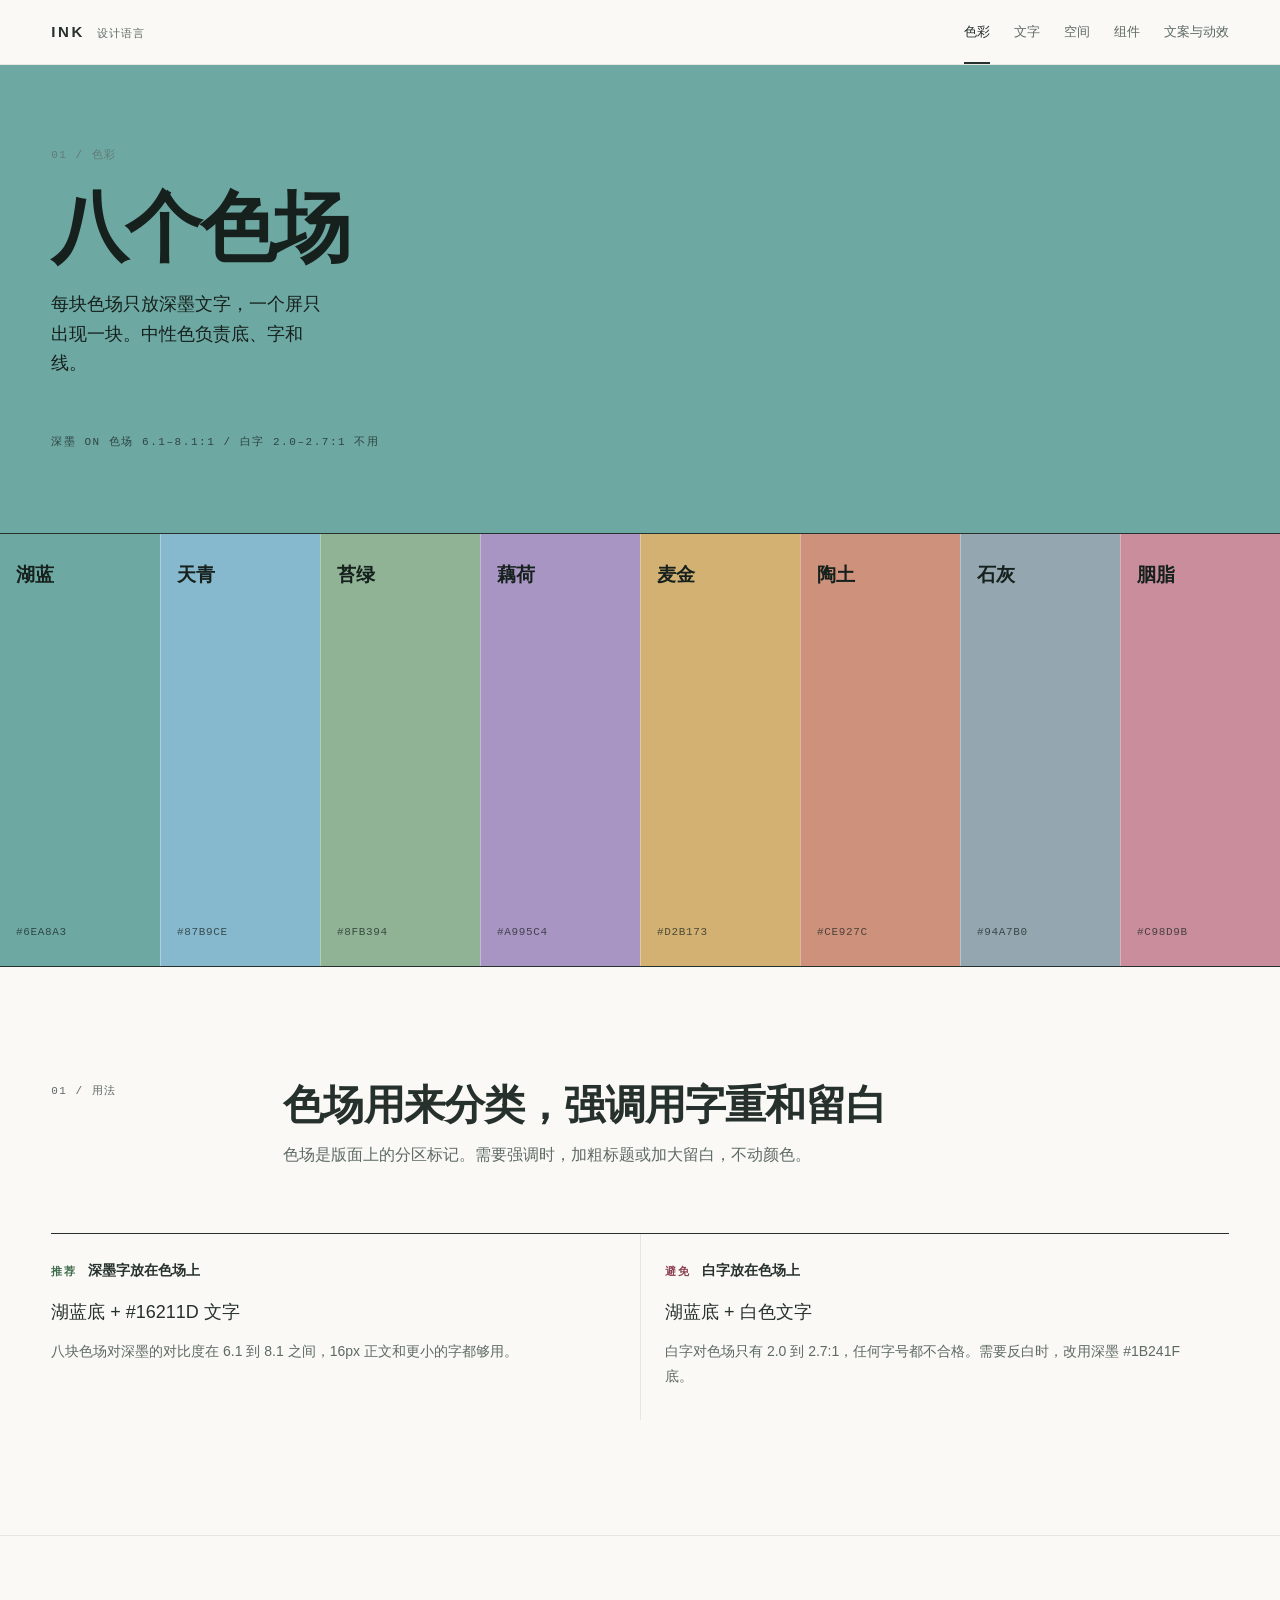
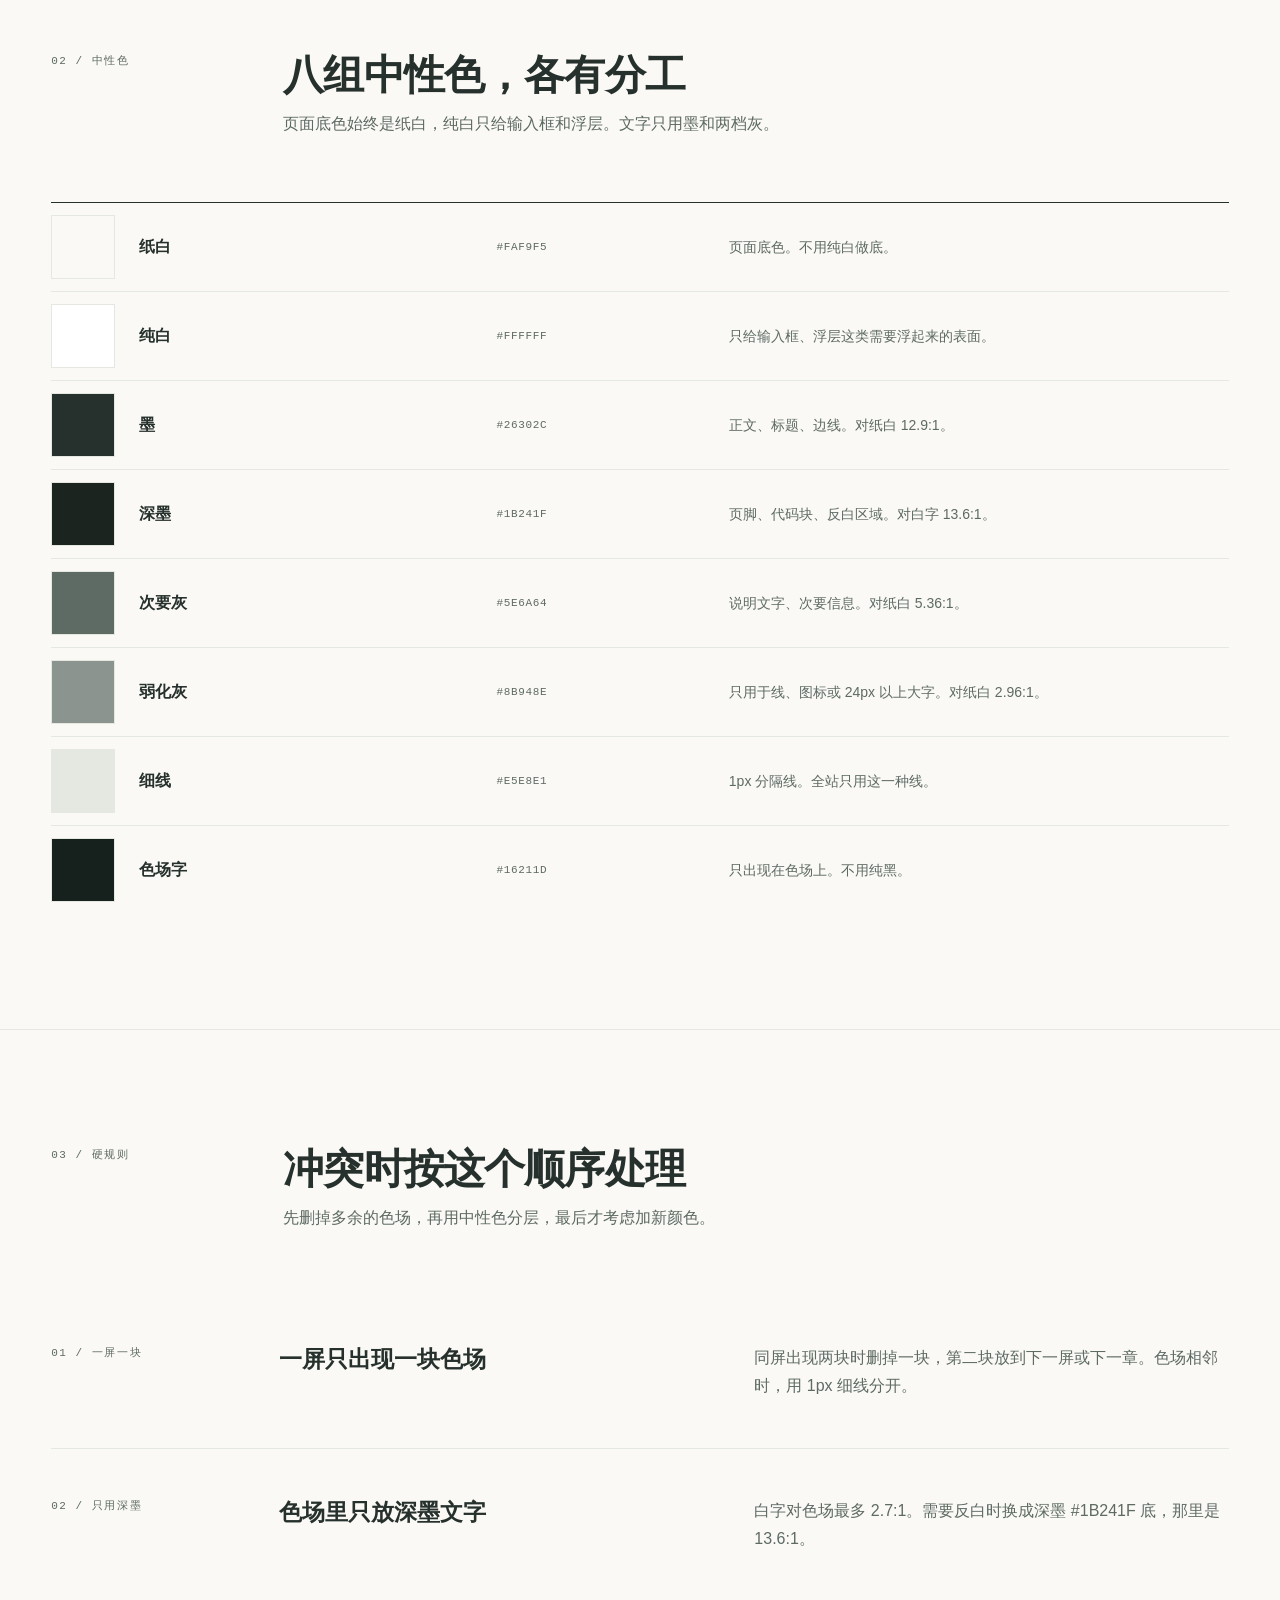
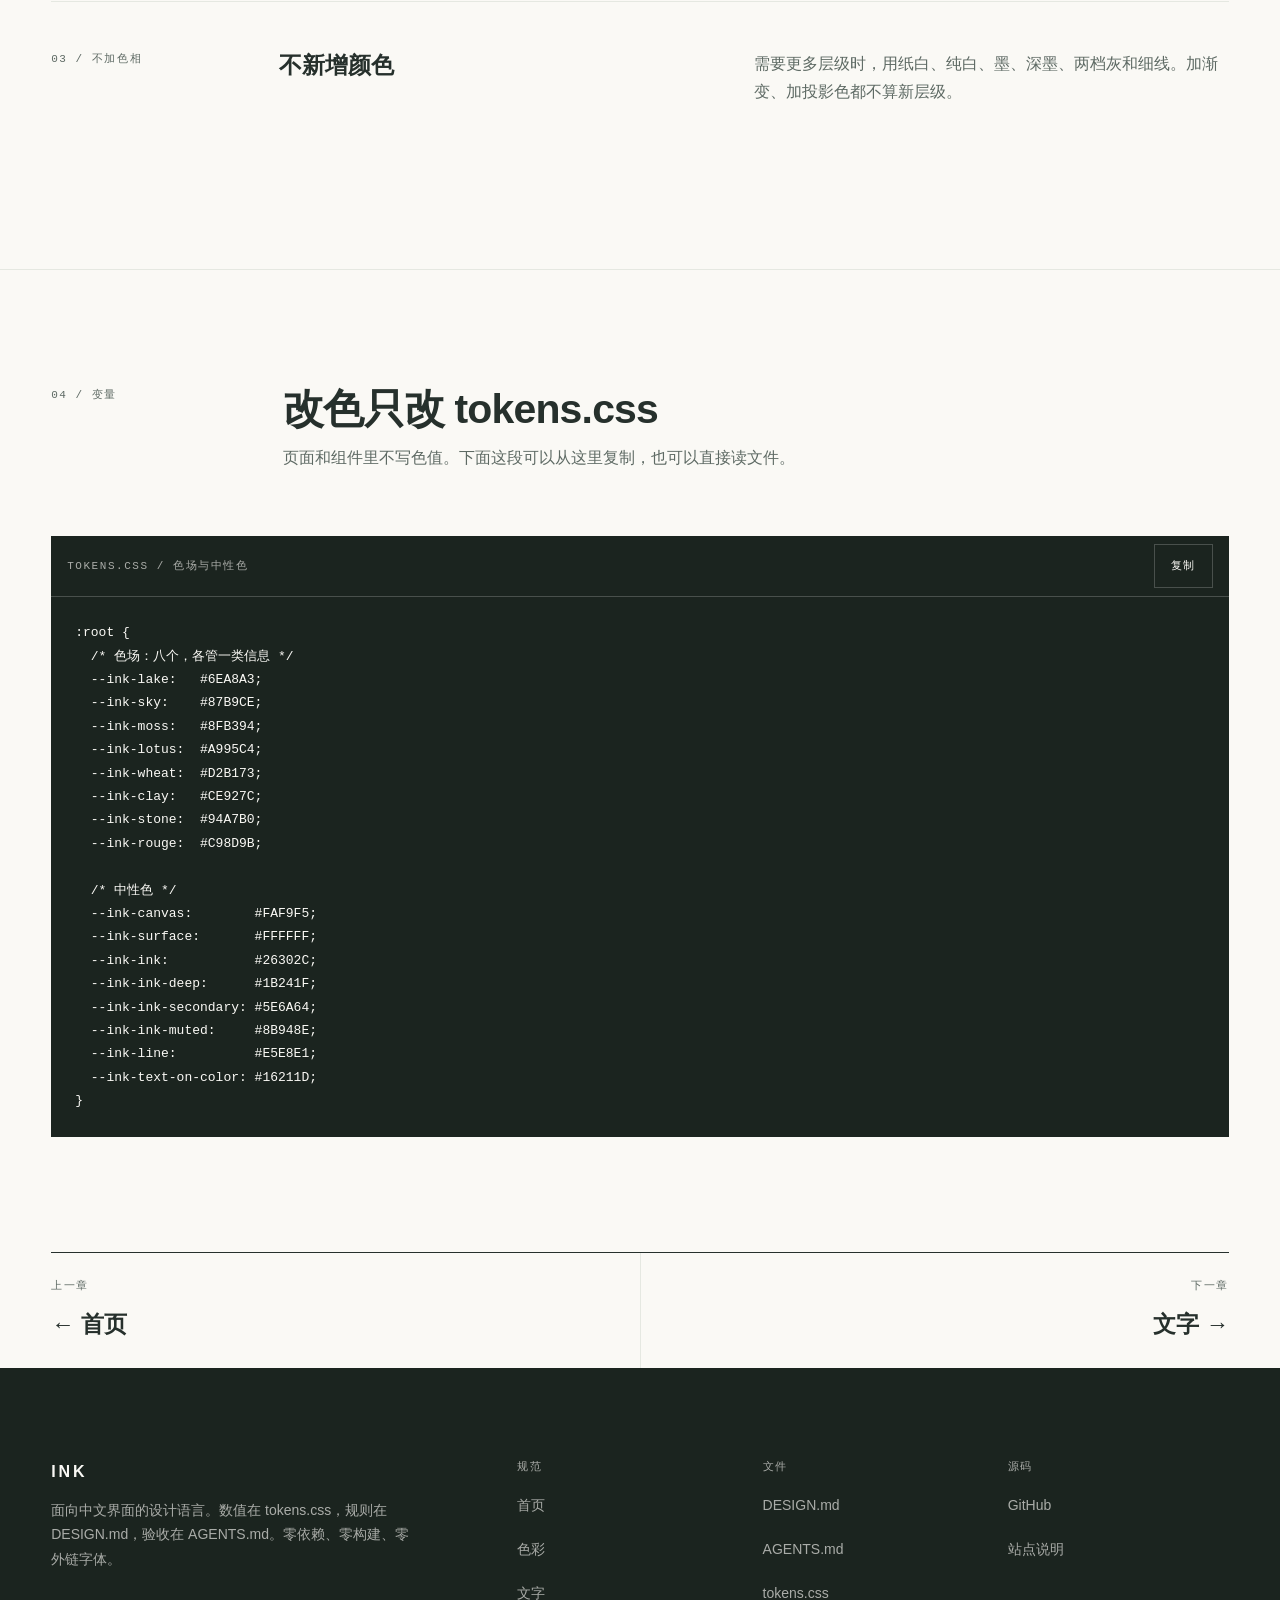
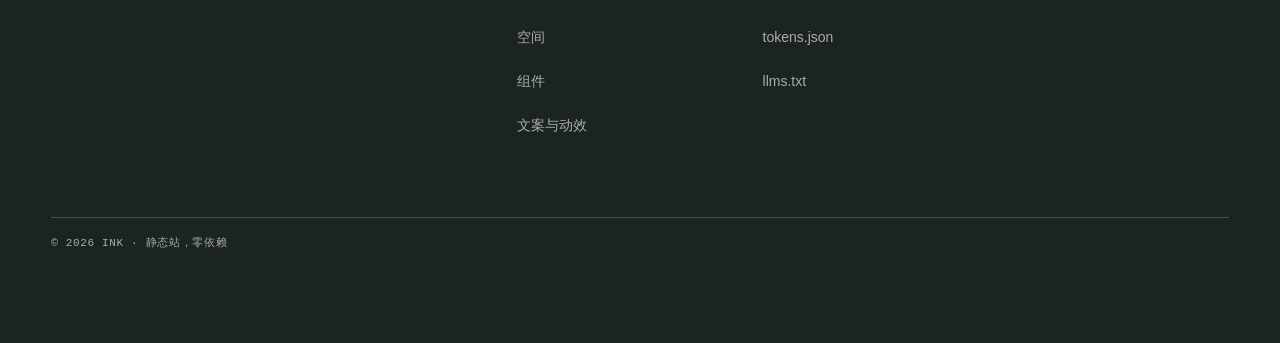
==== commit c6a81a83: "update: INK Design Language site" ====
--- a/spec/color.html
+++ b/spec/color.html
@@ -1,307 +1,265 @@
-<!doctype html>
-<html lang="zh-CN">
-<head>
-  <meta charset="utf-8">
-  <meta name="viewport" content="width=device-width, initial-scale=1">
-  <title>色彩 · INK Design Language</title>
-  <meta name="description" content="INK 色彩规范：八个色场、四个中性色与色场使用规则。">
-  <meta name="theme-color" content="#FAF9F5">
-  <link rel="icon" href="../assets/favicon.svg" type="image/svg+xml">
-  <link rel="stylesheet" href="../tokens.css">
-  <link rel="stylesheet" href="../assets/site.css">
-</head>
-<body>
-  <a class="skip-link" href="#main">跳到内容</a>
-
-  <header class="site-header">
-    <div class="site-header__inner">
-      <a class="brand" href="../index.html">INK <span class="brand__sub">/ Design Language</span></a>
-      <nav class="site-nav" aria-label="规范正文">
-        <a href="color.html" aria-current="page">色彩</a>
-        <a href="typography.html">文字</a>
-        <a href="space.html">空间</a>
-        <a href="components.html">组件</a>
-        <a href="voice-motion.html">语气与动效</a>
-      </nav>
-    </div>
-  </header>
-
-  <main id="main">
-    <header class="chapter-hero">
-      <div class="wrap">
-        <div class="chapter-hero__meta">
-          <a class="kicker" href="../index.html">INK / 规范</a>
-          <span class="chip">CH 01 · COLOR</span>
-        </div>
-        <h1 class="h1 chapter-hero__title">色彩。<br>八个色场，一次只让一个说话。</h1>
-        <p class="lede chapter-hero__lede">INK 的底色是纸白，声音来自八个色场。它们不是调色盘，是八个可以站进去的「区块」；一屏之内，通常只允许一个色场开口。</p>
-      </div>
-    </header>
-
-    <div class="chapter-body">
-      <div class="wrap">
-        <section class="spec-section">
-          <div class="spec-head">
-            <div>
-              <span class="spec-head__index">01 / PALETTE</span>
-              <h2 class="h2">八个色场</h2>
-            </div>
-            <p class="lede">每个色场只承担一种角色，六位十六进制、零渐变。色场是「这段属于哪个领域」的标记，不是装饰，不是重要性排序。</p>
-          </div>
-
-          <div class="swatch-grid">
-            <article class="swatch" id="swatch-lake">
-              <div class="swatch__color tone-lake">
-                <span class="swatch__name">湖蓝 Lake</span>
-                <span>#6EA8A3</span>
-                <span>rgb(110 168 163)</span>
-              </div>
-              <div class="swatch__meta">
-                <span class="swatch__role">界面中最常出现的中间音。链接、主操作、静默的强调都归它—它不抢眼，但每页都有它。</span>
-                <span class="mono">--ink-lake</span>
-              </div>
-            </article>
-
-            <article class="swatch" id="swatch-sky">
-              <div class="swatch__color tone-sky">
-                <span class="swatch__name">天青 Sky</span>
-                <span>#87B9CE</span>
-                <span>rgb(135 185 206)</span>
-              </div>
-              <div class="swatch__meta">
-                <span class="swatch__role">信息与说明。比湖蓝更轻，用在补充说明和流程提示，避免被误认为操作。</span>
-                <span class="mono">--ink-sky</span>
-              </div>
-            </article>
-
-            <article class="swatch" id="swatch-moss">
-              <div class="swatch__color tone-moss">
-                <span class="swatch__name">苔绿 Moss</span>
-                <span>#8FB394</span>
-                <span>rgb(143 179 148)</span>
-              </div>
-              <div class="swatch__meta">
-                <span class="swatch__role">完成与通过。只表达「事情成了」；不表达「继续」—继续用深墨按钮。</span>
-                <span class="mono">--ink-moss</span>
-              </div>
-            </article>
-
-            <article class="swatch" id="swatch-lotus">
-              <div class="swatch__color tone-lotus">
-                <span class="swatch__name">藕荷 Lotus</span>
-                <span>#A995C4</span>
-                <span>rgb(169 149 196)</span>
-              </div>
-              <div class="swatch__meta">
-                <span class="swatch__role">创作与草稿。用户正在写、还没定稿的内容；正式结果不要用它。</span>
-                <span class="mono">--ink-lotus</span>
-              </div>
-            </article>
-
-            <article class="swatch" id="swatch-wheat">
-              <div class="swatch__color tone-wheat">
-                <span class="swatch__name">麦金 Wheat</span>
-                <span>#D2B173</span>
-                <span>rgb(210 177 115)</span>
-              </div>
-              <div class="swatch__meta">
-                <span class="swatch__role">标记与他人。高亮、批注、被提及；一屏只出现一处。</span>
-                <span class="mono">--ink-wheat</span>
-              </div>
-            </article>
-
-            <article class="swatch" id="swatch-clay">
-              <div class="swatch__color tone-clay">
-                <span class="swatch__name">陶土 Clay</span>
-                <span>#CE927C</span>
-                <span>rgb(206 146 124)</span>
-              </div>
-              <div class="swatch__meta">
-                <span class="swatch__role">提醒与受阻。不是错误：错误用胭脂，提醒用陶土。</span>
-                <span class="mono">--ink-clay</span>
-              </div>
-            </article>
-
-            <article class="swatch" id="swatch-stone">
-              <div class="swatch__color tone-stone">
-                <span class="swatch__name">石灰 Stone</span>
-                <span>#94A7B0</span>
-                <span>rgb(148 167 176)</span>
-              </div>
-              <div class="swatch__meta">
-                <span class="swatch__role">系统与工具。导航外壳、元信息、被折叠的次要区域。</span>
-                <span class="mono">--ink-stone</span>
-              </div>
-            </article>
-
-            <article class="swatch" id="swatch-rouge">
-              <div class="swatch__color tone-rouge">
-                <span class="swatch__name">胭脂 Rouge</span>
-                <span>#C98D9B</span>
-                <span>rgb(201 141 155)</span>
-              </div>
-              <div class="swatch__meta">
-                <span class="swatch__role">错误与危险。只在需要用户停手时出现；出现后必须给出下一步。</span>
-                <span class="mono">--ink-rouge</span>
-              </div>
-            </article>
-          </div>
-
-          <div class="callout" style="margin-top: var(--ink-space-5);">
-            <strong>一个色场，一次发言。</strong>同一屏里两个色场并列出现，等于两段话同时提高音量。需要并列时，用纸白隔开，或者改用文字层级。
-          </div>
-        </section>
-
-        <section class="spec-section">
-          <div class="spec-head">
-            <div>
-              <span class="spec-head__index">02 / NEUTRALS</span>
-              <h2 class="h2">四个中性色</h2>
-            </div>
-            <p class="lede">中性色负责承重。纸白是底，面白是卡片，墨黑是正文与主按钮，深墨是色场上的字。没有纯黑，也没有纯白。</p>
-          </div>
-
-          <div class="grid grid--4">
-            <div class="panel">
-              <div class="swatch-mini" style="background: var(--ink-canvas);"></div>
-              <p><strong>纸白 Canvas</strong></p>
-              <p class="dim mono">--ink-canvas · #FAF9F5</p>
-              <p class="dim">默认页面底色。比纯白柔和一档，长时间阅读不刺眼。</p>
-            </div>
-            <div class="panel">
-              <div class="swatch-mini" style="background: var(--ink-surface);"></div>
-              <p><strong>面白 Surface</strong></p>
-              <p class="dim mono">--ink-surface · #FFFFFF</p>
-              <p class="dim">卡片与面板。只靠它和纸白之间的一层界线区分，不靠阴影。</p>
-            </div>
-            <div class="panel">
-              <div class="swatch-mini" style="background: var(--ink-ink);"></div>
-              <p><strong>墨黑 Ink</strong></p>
-              <p class="dim mono">--ink-ink · #26302C</p>
-              <p class="dim">正文与主按钮背景。不是纯黑，保留一点绿灰。</p>
-            </div>
-            <div class="panel">
-              <div class="swatch-mini" style="background: var(--ink-text-on-color);"></div>
-              <p><strong>深墨 On color</strong></p>
-              <p class="dim mono">--ink-text-on-color · #16211D</p>
-              <p class="dim">色场上的文字。与八个色场的对比度都在 6:1 以上，不要用白色压亮色块。</p>
-            </div>
-          </div>
-        </section>
-
-        <section class="spec-section">
-          <div class="spec-head">
-            <div>
-              <span class="spec-head__index">03 / RULES</span>
-              <h2 class="h2">怎么用，怎么不用</h2>
-            </div>
-            <p class="lede">颜色只回答「这段属于什么」，不回答「这有多重要」。重要性交给留白、字号和位置——这些是文字层面的决定，颜色不该越权。</p>
-          </div>
-
-          <div class="demo-stage" style="margin-bottom: var(--ink-space-5);">
-            <div class="tone-sky" style="padding: var(--ink-space-5); max-width: 380px;">
-              <p class="kicker kicker--on-color">INFO / 说明</p>
-              <p style="margin-top: var(--ink-space-3); line-height: 1.75;">这一段是补充说明。它不该看起来像按钮，所以用天青，而不是湖蓝。</p>
-            </div>
-            <div>
-              <p class="kicker kicker--ink">FIELD IN USE</p>
-              <p class="dim" style="margin-top: var(--ink-space-3); max-width: 26em;">色场可以包住一段话，但不改变它的角色。色场越大，里面的字越要克制。</p>
-            </div>
-          </div>
-
-          <div class="do-dont">
-            <div class="do-dont__panel do-dont__panel--do">
-              <p class="do-dont__head"><span aria-hidden="true">✓</span> DO / 这样做</p>
-              <div class="do-dont__body">
-                <p>一屏一个色场；色场之间隔纸白。</p>
-                <p>正文永远用墨黑；色场只做区块身份。</p>
-                <p>色场上的字用深墨 <code>#16211D</code>，不用白色。</p>
-                <p>一个按钮系统：深墨主按钮 + 湖蓝色场按钮，各一个。</p>
-              </div>
-            </div>
-            <div class="do-dont__panel do-dont__panel--dont">
-              <p class="do-dont__head"><span aria-hidden="true">✕</span> DON'T / 不要这样</p>
-              <div class="do-dont__body">
-                <p>不要白字压亮色块，也不要给色块加深色叠层来「救」可读性。</p>
-                <p>不要把八个色当成同一层的调色盘混着用。</p>
-                <p>不要用渐变、圆角或阴影修饰颜色。</p>
-                <p>不要用颜色表达重要性。</p>
-              </div>
-            </div>
-          </div>
-        </section>
-
-        <section class="spec-section">
-          <div class="spec-head">
-            <div>
-              <span class="spec-head__index">04 / TOKENS</span>
-              <h2 class="h2">变量</h2>
-            </div>
-            <p class="lede">全部颜色只从 <code class="mono">tokens.css</code> 取。页面里不写裸色值；确需一次性色块时才允许内联变量。</p>
-          </div>
-
-          <div class="code-block">
-            <div class="code-block__head">
-              <span>tokens.css · 色彩</span>
-              <button class="copy-btn" type="button" data-copy-target="#color-tokens">复制</button>
-            </div>
-            <pre id="color-tokens"><code>:root {
-  /* 八个色场 */
-  --ink-lake: #6EA8A3;    /* 湖蓝 · 主强调 */
-  --ink-sky: #87B9CE;     /* 天青 · 信息 */
-  --ink-moss: #8FB394;    /* 苔绿 · 积极 */
-  --ink-lotus: #A995C4;   /* 藕荷 · 创作 */
-  --ink-wheat: #D2B173;   /* 麦金 · 提醒 */
-  --ink-clay: #CE927C;    /* 陶土 · 活动 */
-  --ink-stone: #94A7B0;   /* 石灰 · 中性 */
-  --ink-rouge: #C98D9B;   /* 胭脂 · 错误 */
-
-  /* 中性色 */
-  --ink-canvas: #FAF9F5;
-  --ink-surface: #FFFFFF;
-  --ink-ink: #26302C;
-  --ink-ink-secondary: #5E6A64;
-  --ink-line: #E5E8E1;
-
-  /* 语义别名 */
-  --ink-text-primary: var(--ink-ink);
-  --ink-text-secondary: #5E6A64;
-  --ink-text-on-color: #16211D;
-  --ink-text-on-ink: #FFFFFF;
-}</code></pre>
-          </div>
-        </section>
-
-        <nav class="pager" aria-label="章节目录">
-          <a class="pager__link" href="../index.html">
-            <span class="pager__dir">← 上一页</span>
-            <span>首页 · 先感受，再解释</span>
-          </a>
-          <a class="pager__link pager__link--next" href="typography.html">
-            <span class="pager__dir">下一章 →</span>
-            <span>文字 · 让句子先站稳</span>
-          </a>
-        </nav>
-      </div>
-    </div>
-  </main>
-
-  <footer class="site-footer">
-    <div class="site-footer__inner">
-      <div>
-        <p class="kicker" style="margin-bottom: var(--ink-space-2);">INK / DESIGN LANGUAGE</p>
-        <p>v1.0 · 个人设计语言标本，不是产品页面模板。</p>
-      </div>
-      <div class="site-footer__links" aria-label="规范文件与链接">
-        <a href="../index.html">首页</a>
-        <a href="../DESIGN.md">DESIGN.md</a>
-        <a href="../tokens.css">tokens.css</a>
-        <a href="../AGENTS.md">AGENTS.md</a>
-        <a href="https://github.com/knink-owo/INK-DesignLanguage">GitHub ↗</a>
-      </div>
-    </div>
-  </footer>
-
-  <script src="../assets/site.js" defer></script>
-</body>
-</html>
+<!doctype html>
+<html lang="zh-CN">
+<head>
+<meta charset="utf-8">
+<meta name="viewport" content="width=device-width, initial-scale=1">
+<title>色彩 · INK 设计语言</title>
+<meta name="description" content="INK 色彩规范：八个色场、八组中性色、对比度下限与用色规则。">
+<meta name="theme-color" content="#FAF9F5">
+<link rel="icon" href="../assets/favicon.svg" type="image/svg+xml">
+<link rel="stylesheet" href="../tokens.css">
+<link rel="stylesheet" href="../assets/site.css">
+<link rel="canonical" href="https://knink-owo.github.io/INK-DesignLanguage/spec/color.html">
+<meta property="og:type" content="article">
+<meta property="og:title" content="INK 色彩规范：八个色场">
+<meta property="og:description" content="每块色场只放深墨文字，一个屏只出现一块。深墨对色场的对比度在 6.1 到 8.1 之间。">
+<meta property="og:url" content="https://knink-owo.github.io/INK-DesignLanguage/spec/color.html">
+</head>
+<body>
+<a class="skip-link" href="#main">跳到正文</a>
+
+<header class="site-header">
+  <div class="wrap">
+    <div class="site-header__inner">
+      <a class="brand" href="../index.html">INK<span class="brand__sub">设计语言</span></a>
+      <nav class="site-nav" aria-label="章节">
+        <a class="site-nav__link" href="color.html" aria-current="page">色彩</a>
+        <a class="site-nav__link" href="typography.html">文字</a>
+        <a class="site-nav__link" href="space.html">空间</a>
+        <a class="site-nav__link" href="components.html">组件</a>
+        <a class="site-nav__link" href="voice-motion.html">文案与动效</a>
+      </nav>
+    </div>
+  </div>
+</header>
+
+<main id="main">
+  <section class="chapter-hero tone-lake">
+    <div class="wrap">
+      <div class="chapter-hero__inner">
+        <span class="mono-label chapter-hero__index">01 / 色彩</span>
+        <h1 class="chapter-hero__title">八个色场</h1>
+        <p class="chapter-hero__lede">每块色场只放深墨文字，一个屏只出现一块。中性色负责底、字和线。</p>
+        <p class="chapter-hero__meta">深墨 on 色场 6.1–8.1:1 / 白字 2.0–2.7:1 不用</p>
+      </div>
+    </div>
+  </section>
+
+  <div class="field-wall" aria-label="八个色场与色值">
+    <div class="field tone-lake"><span class="field__name">湖蓝</span><span class="field__hex">#6EA8A3</span></div>
+    <div class="field tone-sky"><span class="field__name">天青</span><span class="field__hex">#87B9CE</span></div>
+    <div class="field tone-moss"><span class="field__name">苔绿</span><span class="field__hex">#8FB394</span></div>
+    <div class="field tone-lotus"><span class="field__name">藕荷</span><span class="field__hex">#A995C4</span></div>
+    <div class="field tone-wheat"><span class="field__name">麦金</span><span class="field__hex">#D2B173</span></div>
+    <div class="field tone-clay"><span class="field__name">陶土</span><span class="field__hex">#CE927C</span></div>
+    <div class="field tone-stone"><span class="field__name">石灰</span><span class="field__hex">#94A7B0</span></div>
+    <div class="field tone-rouge"><span class="field__name">胭脂</span><span class="field__hex">#C98D9B</span></div>
+  </div>
+
+  <section class="section">
+    <div class="wrap">
+      <div class="section-head">
+        <span class="mono-label section-head__index">01 / 用法</span>
+        <h2 class="section-head__title">色场用来分类，强调用字重和留白</h2>
+        <p class="section-head__lede">色场是版面上的分区标记。需要强调时，加粗标题或加大留白，不动颜色。</p>
+      </div>
+
+      <div class="compare">
+        <div class="compare__col">
+          <div class="compare__title"><span class="mark mark--yes">推荐</span>深墨字放在色场上</div>
+          <p class="compare__example">湖蓝底 + #16211D 文字</p>
+          <p class="compare__note">八块色场对深墨的对比度在 6.1 到 8.1 之间，16px 正文和更小的字都够用。</p>
+        </div>
+        <div class="compare__col">
+          <div class="compare__title"><span class="mark mark--no">避免</span>白字放在色场上</div>
+          <p class="compare__example">湖蓝底 + 白色文字</p>
+          <p class="compare__note">白字对色场只有 2.0 到 2.7:1，任何字号都不合格。需要反白时，改用深墨 #1B241F 底。</p>
+        </div>
+      </div>
+    </div>
+  </section>
+
+  <section class="section">
+    <div class="wrap">
+      <div class="section-head">
+        <span class="mono-label section-head__index">02 / 中性色</span>
+        <h2 class="section-head__title">八组中性色，各有分工</h2>
+        <p class="section-head__lede">页面底色始终是纸白，纯白只给输入框和浮层。文字只用墨和两档灰。</p>
+      </div>
+
+      <div class="neutral-list">
+        <div class="neutral-row">
+          <span class="neutral-row__swatch" style="background: var(--ink-canvas)"></span>
+          <span class="neutral-row__name">纸白</span>
+          <span class="neutral-row__hex">#FAF9F5</span>
+          <span class="neutral-row__role">页面底色。不用纯白做底。</span>
+        </div>
+        <div class="neutral-row">
+          <span class="neutral-row__swatch" style="background: var(--ink-surface)"></span>
+          <span class="neutral-row__name">纯白</span>
+          <span class="neutral-row__hex">#FFFFFF</span>
+          <span class="neutral-row__role">只给输入框、浮层这类需要浮起来的表面。</span>
+        </div>
+        <div class="neutral-row">
+          <span class="neutral-row__swatch" style="background: var(--ink-ink)"></span>
+          <span class="neutral-row__name">墨</span>
+          <span class="neutral-row__hex">#26302C</span>
+          <span class="neutral-row__role">正文、标题、边线。对纸白 12.9:1。</span>
+        </div>
+        <div class="neutral-row">
+          <span class="neutral-row__swatch" style="background: var(--ink-ink-deep)"></span>
+          <span class="neutral-row__name">深墨</span>
+          <span class="neutral-row__hex">#1B241F</span>
+          <span class="neutral-row__role">页脚、代码块、反白区域。对白字 13.6:1。</span>
+        </div>
+        <div class="neutral-row">
+          <span class="neutral-row__swatch" style="background: var(--ink-ink-secondary)"></span>
+          <span class="neutral-row__name">次要灰</span>
+          <span class="neutral-row__hex">#5E6A64</span>
+          <span class="neutral-row__role">说明文字、次要信息。对纸白 5.36:1。</span>
+        </div>
+        <div class="neutral-row">
+          <span class="neutral-row__swatch" style="background: var(--ink-ink-muted)"></span>
+          <span class="neutral-row__name">弱化灰</span>
+          <span class="neutral-row__hex">#8B948E</span>
+          <span class="neutral-row__role">只用于线、图标或 24px 以上大字。对纸白 2.96:1。</span>
+        </div>
+        <div class="neutral-row">
+          <span class="neutral-row__swatch" style="background: var(--ink-line)"></span>
+          <span class="neutral-row__name">细线</span>
+          <span class="neutral-row__hex">#E5E8E1</span>
+          <span class="neutral-row__role">1px 分隔线。全站只用这一种线。</span>
+        </div>
+        <div class="neutral-row">
+          <span class="neutral-row__swatch" style="background: var(--ink-text-on-color)"></span>
+          <span class="neutral-row__name">色场字</span>
+          <span class="neutral-row__hex">#16211D</span>
+          <span class="neutral-row__role">只出现在色场上。不用纯黑。</span>
+        </div>
+      </div>
+    </div>
+  </section>
+
+  <section class="section">
+    <div class="wrap">
+      <div class="section-head">
+        <span class="mono-label section-head__index">03 / 硬规则</span>
+        <h2 class="section-head__title">冲突时按这个顺序处理</h2>
+        <p class="section-head__lede">先删掉多余的色场，再用中性色分层，最后才考虑加新颜色。</p>
+      </div>
+
+      <div>
+        <div class="rule-row">
+          <span class="mono-label">01 / 一屏一块</span>
+          <h3 class="rule-row__title">一屏只出现一块色场</h3>
+          <p class="rule-row__text">同屏出现两块时删掉一块，第二块放到下一屏或下一章。色场相邻时，用 1px 细线分开。</p>
+        </div>
+        <div class="rule-row">
+          <span class="mono-label">02 / 只用深墨</span>
+          <h3 class="rule-row__title">色场里只放深墨文字</h3>
+          <p class="rule-row__text">白字对色场最多 2.7:1。需要反白时换成深墨 #1B241F 底，那里是 13.6:1。</p>
+        </div>
+        <div class="rule-row">
+          <span class="mono-label">03 / 不加色相</span>
+          <h3 class="rule-row__title">不新增颜色</h3>
+          <p class="rule-row__text">需要更多层级时，用纸白、纯白、墨、深墨、两档灰和细线。加渐变、加投影色都不算新层级。</p>
+        </div>
+      </div>
+    </div>
+  </section>
+
+  <section class="section">
+    <div class="wrap">
+      <div class="section-head">
+        <span class="mono-label section-head__index">04 / 变量</span>
+        <h2 class="section-head__title">改色只改 tokens.css</h2>
+        <p class="section-head__lede">页面和组件里不写色值。下面这段可以从这里复制，也可以直接读文件。</p>
+      </div>
+
+      <div class="code-block">
+        <div class="code-block__head">
+          <span class="mono-label">tokens.css / 色场与中性色</span>
+          <button class="copy-btn" type="button" data-copy-target="#color-tokens"><span data-copy-label>复制</span></button>
+        </div>
+<pre class="code-block__body" id="color-tokens"><code>:root {
+  /* 色场：八个，各管一类信息 */
+  --ink-lake:   #6EA8A3;
+  --ink-sky:    #87B9CE;
+  --ink-moss:   #8FB394;
+  --ink-lotus:  #A995C4;
+  --ink-wheat:  #D2B173;
+  --ink-clay:   #CE927C;
+  --ink-stone:  #94A7B0;
+  --ink-rouge:  #C98D9B;
+
+  /* 中性色 */
+  --ink-canvas:        #FAF9F5;
+  --ink-surface:       #FFFFFF;
+  --ink-ink:           #26302C;
+  --ink-ink-deep:      #1B241F;
+  --ink-ink-secondary: #5E6A64;
+  --ink-ink-muted:     #8B948E;
+  --ink-line:          #E5E8E1;
+  --ink-text-on-color: #16211D;
+}</code></pre>
+      </div>
+    </div>
+  </section>
+
+  <div class="wrap">
+    <nav class="pager" aria-label="章节翻页">
+      <a class="pager__link" href="../index.html">
+        <span class="pager__dir">上一章</span>
+        <span class="pager__title">← 首页</span>
+      </a>
+      <a class="pager__link pager__link--next" href="typography.html">
+        <span class="pager__dir">下一章</span>
+        <span class="pager__title">文字 →</span>
+      </a>
+    </nav>
+  </div>
+</main>
+
+<footer class="site-footer">
+  <div class="wrap">
+    <div class="site-footer__grid">
+      <div class="site-footer__brand-col">
+        <div class="site-footer__brand">INK</div>
+        <p class="site-footer__sub">面向中文界面的设计语言。数值在 tokens.css，规则在 DESIGN.md，验收在 AGENTS.md。零依赖、零构建、零外链字体。</p>
+      </div>
+
+      <div>
+        <div class="site-footer__title">规范</div>
+        <a class="site-footer__link" href="../index.html">首页</a>
+        <a class="site-footer__link" href="color.html">色彩</a>
+        <a class="site-footer__link" href="typography.html">文字</a>
+        <a class="site-footer__link" href="space.html">空间</a>
+        <a class="site-footer__link" href="components.html">组件</a>
+        <a class="site-footer__link" href="voice-motion.html">文案与动效</a>
+      </div>
+
+      <div>
+        <div class="site-footer__title">文件</div>
+        <a class="site-footer__link" href="../DESIGN.md">DESIGN.md</a>
+        <a class="site-footer__link" href="../AGENTS.md">AGENTS.md</a>
+        <a class="site-footer__link" href="../tokens.css">tokens.css</a>
+        <a class="site-footer__link" href="../tokens.json">tokens.json</a>
+        <a class="site-footer__link" href="../llms.txt">llms.txt</a>
+      </div>
+
+      <div>
+        <div class="site-footer__title">源码</div>
+        <a class="site-footer__link" href="https://github.com/knink-owo/INK-DesignLanguage">GitHub</a>
+        <a class="site-footer__link" href="../README.md">站点说明</a>
+      </div>
+    </div>
+
+    <div class="site-footer__bottom">
+      <span class="site-footer__fine">© 2026 INK · 静态站，零依赖</span>
+    </div>
+  </div>
+</footer>
+
+<script src="../assets/site.js" defer></script>
+</body>
+</html>
--- a/tokens.css
+++ b/tokens.css
@@ -1,85 +1,83 @@
 /* ==========================================================================
-   INK Design Language · v1.0 · implementation 1.0.0
-
-   Framework-neutral tokens. No reset, no layout, no components.
-   This file is the single source of truth for implementation values.
-   Principles and usage rules live in DESIGN.md; agent constraints in AGENTS.md.
-   Machine-readable twin: tokens.json
+   INK Design Language · tokens.css
+   v1.1 · implementation 1.1.0 · 2026-10
+   --------------------------------------------------------------------------
+   全站唯一的数值来源。改视觉先改这里，再同步：
+   - site/tokens.json   （machine twin，由 tools/sync_tokens.py 生成）
+   - site/DESIGN.md     （人读的规则，只解释为什么）
+   - site/AGENTS.md     （Agent 读的约束与验收）
+   硬规则：圆角恒 0；描边恒 1px 实线；阴影只给浮层；不引入外链资源。
    ========================================================================== */
 
 :root {
   color-scheme: light;
 
-  /* ---------------------------------------------------------------------
-     1. Brand fields — immutable v1.0 palette.
-     All eight fields carry --ink-text-on-color (dark ink) by default.
-     White text on these fields does NOT pass AA; do not use it.
-     --------------------------------------------------------------------- */
-  --ink-lake: #6EA8A3;    /* 湖蓝 · 品牌 / 主要强调 */
-  --ink-sky: #87B9CE;     /* 天青 · 内容 / 信息 */
-  --ink-moss: #8FB394;    /* 苔绿 · 积极 / 功能 */
-  --ink-lotus: #A995C4;   /* 藕荷 · 创作 / 探索 */
-  --ink-wheat: #D2B173;   /* 麦金 · 提醒 / 辅助 */
-  --ink-clay: #CE927C;    /* 陶土 · 活动 / 次级强调 */
-  --ink-stone: #94A7B0;   /* 石灰 · 中性 / 分区 */
-  --ink-rouge: #C98D9B;   /* 胭脂 · 错误 / 危险 */
+  /* --- 色场：八个，各管一类信息 --------------------------------------- */
+  --ink-lake:   #6EA8A3;   /* 湖蓝 */
+  --ink-sky:    #87B9CE;   /* 天青 */
+  --ink-moss:   #8FB394;   /* 苔绿 */
+  --ink-lotus:  #A995C4;   /* 藕荷 */
+  --ink-wheat:  #D2B173;   /* 麦金 */
+  --ink-clay:   #CE927C;   /* 陶土 */
+  --ink-stone:  #94A7B0;   /* 石灰 */
+  --ink-rouge:  #C98D9B;   /* 胭脂 */
 
-  /* ---------------------------------------------------------------------
-     2. Base surfaces and ink.
-     --------------------------------------------------------------------- */
-  --ink-canvas: #FAF9F5;
-  --ink-surface: #FFFFFF;
-  --ink-ink: #26302C;
-  --ink-ink-secondary: #5E6A64;
-  --ink-ink-muted: #8B948E;
-  --ink-line: #E5E8E1;
+  /* --- 中性 ----------------------------------------------------------- */
+  --ink-canvas:       #FAF9F5;   /* 纸白，页面底色 */
+  --ink-surface:      #FFFFFF;   /* 纯白，只给输入框与浮层 */
+  --ink-ink:          #26302C;   /* 墨，正文与标题 */
+  --ink-ink-deep:     #1B241F;   /* 深墨，色带页脚与代码块 */
+  --ink-ink-secondary: #5E6A64;  /* 次要文字，5.36:1 on canvas */
+  --ink-ink-muted:    #8B948E;   /* 弱化标记，仅用于非文本或大号字 */
+  --ink-line:         #E5E8E1;   /* 细线 */
+  --ink-text-on-color: #16211D;  /* 色场上的文字，6.1–8.1:1 */
+  --ink-text-on-ink:  #FFFFFF;   /* 深墨上的文字，13.6:1 */
 
-  /* ---------------------------------------------------------------------
-     3. Semantic text and control roles.
-     Meaning is separate from the raw value. Use these in UI.
-     --------------------------------------------------------------------- */
+  /* --- 语义别名：组件只引用这一层 ------------------------------------- */
   --ink-text-primary: var(--ink-ink);
-  --ink-text-secondary: #5E6A64;      /* 5.36:1 on canvas */
-  --ink-text-muted: #8B948E;          /* decorative / non-informative only */
-  --ink-text-on-color: #16211D;       /* 6.12:1+ on all eight brand fields */
-  --ink-text-on-ink: #FFFFFF;
-  --ink-focus: #16211D;
+  --ink-text-secondary: var(--ink-ink-secondary);
+  --ink-text-muted: var(--ink-ink-muted);
+  --ink-text-secondary-on-ink: rgba(250, 249, 245, 0.64);
+  --ink-line-on-ink: rgba(255, 255, 255, 0.2);     /* 深墨上的细线 */
+  --ink-band-line: rgba(255, 255, 255, 0.32);       /* 色场之间的细线 */
+  --ink-link: var(--ink-ink);
+  --ink-focus: var(--ink-ink);
+  --ink-focus-width: 2px;
   --ink-focus-offset: 4px;
-  --ink-control-border: #5E6A64;
-  --ink-link: var(--ink-text-primary); /* links also carry an underline */
+  --ink-control-border: var(--ink-ink-secondary);
+  --ink-success: #3F6B4C;  /* 4.6:1 on surface */
+  --ink-danger: #8C4150;   /* 5.8:1 on surface */
+  --ink-overlay: rgba(22, 33, 29, 0.42);
 
-  /* ---------------------------------------------------------------------
-     4. Typography.
-     --------------------------------------------------------------------- */
-  --ink-font: "Segoe UI", "PingFang SC", "HarmonyOS Sans SC", "Microsoft YaHei",
-    "Noto Sans SC", -apple-system, BlinkMacSystemFont, sans-serif;
-  --ink-font-display: "Segoe UI Light", "Segoe UI", "PingFang SC",
-    "HarmonyOS Sans SC", "Microsoft YaHei", sans-serif;
+  /* --- 字体 ----------------------------------------------------------- */
+  --ink-font: -apple-system, BlinkMacSystemFont, "Segoe UI", "PingFang SC",
+    "HarmonyOS Sans SC", "Noto Sans SC", "Microsoft YaHei", sans-serif;
   --ink-font-mono: "Cascadia Code", "SFMono-Regular", Consolas,
     "Liberation Mono", monospace;
 
-  --ink-weight-display: 300;
+  /* --- 字重与字号 ----------------------------------------------------- */
   --ink-weight-body: 400;
-  --ink-weight-kicker: 600;
+  --ink-weight-display: 600;
   --ink-weight-strong: 600;
 
-  --ink-size-display: clamp(3rem, 7.2vw, 5.75rem);
-  --ink-size-h1: clamp(2.25rem, 4.2vw, 3.5rem);
-  --ink-size-h2: clamp(1.5rem, 2.6vw, 2.25rem);
-  --ink-size-h3: clamp(1.125rem, 1.6vw, 1.375rem);
+  --ink-size-display: clamp(3.25rem, 8vw, 7.5rem);    /* 52 → 120px */
+  --ink-size-h1: clamp(2.75rem, 6vw, 5.5rem);         /* 44 → 88px */
+  --ink-size-h2: clamp(2rem, 3.2vw, 2.75rem);         /* 32 → 44px */
+  --ink-size-h3: clamp(1.375rem, 1.8vw, 1.75rem);     /* 22 → 28px */
+  --ink-size-lead: clamp(1.125rem, 1.4vw, 1.375rem);  /* 18 → 22px */
   --ink-size-body: 1rem;
   --ink-size-small: 0.875rem;
-  --ink-size-kicker: 0.6875rem;
+  --ink-size-mono: 0.75rem;
+  --ink-size-label: 0.6875rem;
 
-  --ink-leading-display: 1.05;
-  --ink-leading-heading: 1.2;
+  --ink-leading-display: 1;
+  --ink-leading-heading: 1.14;
   --ink-leading-body: 1.75;
-  --ink-tracking-kicker: 2.4px;
-  --ink-tracking-display: -0.02em;
+  --ink-tracking-display: -0.035em;
+  --ink-tracking-label: 0.14em;
+  --ink-stroke-display: 2px;
 
-  /* ---------------------------------------------------------------------
-     5. Space. A 4-based scale. Section rhythm is product-local, not brand.
-     --------------------------------------------------------------------- */
+  /* --- 间距：只用这十个数 --------------------------------------------- */
   --ink-space-1: 4px;
   --ink-space-2: 8px;
   --ink-space-3: 12px;
@@ -91,66 +89,49 @@
   --ink-space-9: 96px;
   --ink-space-10: 128px;
 
-  /* ---------------------------------------------------------------------
-     6. Geometry, layout, targets, focus.
-     --------------------------------------------------------------------- */
-  --ink-radius: 0px;
-  --ink-wrap: 1200px;
-  --ink-gutter: clamp(20px, 5vw, 64px);
+  /* --- 几何 ----------------------------------------------------------- */
+  --ink-radius: 0;
+  --ink-wrap: 1280px;
+  --ink-gutter: clamp(20px, 4vw, 56px);
   --ink-header-h: 64px;
-  --ink-target-min: 44px;
-  --ink-focus-width: 2px;
+  --ink-target: 44px;
+  --ink-measure: 34em;
   --ink-border: 1px solid var(--ink-line);
   --ink-border-strong: 1px solid var(--ink-ink);
 
-  /* ---------------------------------------------------------------------
-     7. Elevation. Shadows explain hierarchy; they are not decoration.
-     --------------------------------------------------------------------- */
-  --ink-shadow-0: none;
-  --ink-shadow-1: none;
-  --ink-shadow-2: 0 10px 30px rgba(38, 48, 44, 0.12);
-  --ink-shadow-3: 0 22px 60px rgba(38, 48, 44, 0.16);
-  --ink-shadow-4: 0 36px 96px rgba(38, 48, 44, 0.20);
-  --ink-z-floating: 20;
+  /* --- 层级与浮层 ----------------------------------------------------- */
+  --ink-shadow-modal: 0 32px 80px rgba(27, 36, 31, 0.24),
+    0 2px 8px rgba(27, 36, 31, 0.08);
+  --ink-z-header: 20;
   --ink-z-panel: 40;
   --ink-z-modal: 60;
-  --ink-overlay: rgba(22, 33, 29, 0.34);
 
-  /* ---------------------------------------------------------------------
-     8. Acrylic. Selective material for layers that float above content.
-     Always paired with an opaque fallback.
-     --------------------------------------------------------------------- */
-  --ink-acrylic-blur: 16px;
-  --ink-acrylic-opacity: 0.84;
-  --ink-acrylic-background: rgba(250, 249, 245, var(--ink-acrylic-opacity));
-  --ink-acrylic-border: rgba(255, 255, 255, 0.45);
-  --ink-acrylic-translucency: 1; /* 0 when the user or browser prefers opacity */
-
-  /* ---------------------------------------------------------------------
-     9. Motion. Motion explains state changes.
-     --------------------------------------------------------------------- */
+  /* --- 动效 ----------------------------------------------------------- */
   --ink-ease-in: cubic-bezier(0.1, 0.9, 0.2, 1);
   --ink-ease-out: cubic-bezier(0.7, 0, 1, 0.5);
   --ink-ease-snap: cubic-bezier(0.17, 0.89, 0.32, 1.18);
   --ink-duration-hover: 200ms;
   --ink-duration-press: 140ms;
   --ink-duration-expand: 380ms;
+  --ink-duration-collapse: 240ms;
   --ink-duration-page: 420ms;
   --ink-stagger: 45ms;
-  --ink-hover-lift: -3px;
+  --ink-lift: -3px;
+  --ink-shift: 6px;
   --ink-press-scale: 0.975;
 }
 
-/* Respect the user's motion preference at the token level.
-   Components must not rely on animation completion to expose content. */
+/* 用户要求减少动效时，全部归零：不播动画，不做位移。 */
 @media (prefers-reduced-motion: reduce) {
   :root {
     --ink-duration-hover: 0ms;
     --ink-duration-press: 0ms;
     --ink-duration-expand: 0ms;
+    --ink-duration-collapse: 0ms;
     --ink-duration-page: 0ms;
     --ink-stagger: 0ms;
-    --ink-hover-lift: 0px;
+    --ink-lift: 0px;
+    --ink-shift: 0px;
     --ink-press-scale: 1;
   }
 }
--- a/assets/site.css
+++ b/assets/site.css
@@ -1,15 +1,12 @@
 /* ==========================================================================
    INK Design Language · site.css
-   The showcase site's own layout and components.
-   Depends on tokens.css. No rounded corners, no decorative shadows.
+   v1.1 · 依赖 tokens.css：所有颜色、字号、间距、时长都来自 token。
+   结构顺序：基础 → 工具 → 顶栏 → 首屏 → 章节 → 组件 → 浮层 → 页脚。
    ========================================================================== */
 
-/* --- 1. Minimal reset ---------------------------------------------------- */
-*,
-*::before,
-*::after {
-  box-sizing: border-box;
-}
+/* --- 基础 ---------------------------------------------------------------- */
+
+*, *::before, *::after { box-sizing: border-box; }
 
 html {
   -webkit-text-size-adjust: 100%;
@@ -17,9 +14,7 @@
 }
 
 @media (prefers-reduced-motion: reduce) {
-  html {
-    scroll-behavior: auto;
-  }
+  html { scroll-behavior: auto; }
 }
 
 body {
@@ -34,60 +29,23 @@
   text-rendering: optimizeLegibility;
 }
 
-h1,
-h2,
-h3,
-h4,
-p,
-ul,
-ol,
-figure,
-blockquote {
-  margin: 0;
-}
-
-ul,
-ol {
-  padding: 0;
-  list-style: none;
-}
-
-img,
-svg {
-  display: block;
-  max-width: 100%;
-}
-
-button,
-input,
-textarea,
-select {
-  font: inherit;
-  color: inherit;
-}
-
-a {
-  color: var(--ink-link);
-  text-decoration: underline;
-  text-decoration-thickness: 1px;
-  text-underline-offset: 3px;
-}
-
-a:hover {
-  text-decoration-thickness: 2px;
-}
-
-::selection {
-  background: var(--ink-lake);
-  color: var(--ink-text-on-color);
-}
+h1, h2, h3, p, ul, ol, figure { margin: 0; }
+ul, ol { padding: 0; list-style: none; }
+img, svg { display: block; max-width: 100%; }
+button, input, code, pre { font: inherit; }
+code, pre, kbd { font-family: var(--ink-font-mono); }
+
+a { color: var(--ink-link); text-decoration-thickness: 1px; text-underline-offset: 4px; }
+
+::selection { background: var(--ink-ink); color: var(--ink-canvas); }
 
 :focus-visible {
   outline: var(--ink-focus-width) solid var(--ink-focus);
   outline-offset: var(--ink-focus-offset);
 }
 
-/* --- 2. Layout primitives ------------------------------------------------ */
+/* --- 工具 ---------------------------------------------------------------- */
+
 .wrap {
   width: 100%;
   max-width: var(--ink-wrap);
@@ -95,1275 +53,1241 @@
   padding-inline: var(--ink-gutter);
 }
 
-.section {
-  border-top: var(--ink-border);
-  padding-block: clamp(64px, 9vw, 112px);
-}
-
-.section--flush {
-  padding-block: 0;
+.visually-hidden {
+  position: absolute !important;
+  width: 1px; height: 1px;
+  margin: -1px; padding: 0;
+  overflow: hidden;
+  clip: rect(0 0 0 0);
+  clip-path: inset(50%);
+  white-space: nowrap;
+  border: 0;
 }
 
 .skip-link {
   position: absolute;
-  left: var(--ink-space-4);
-  top: -100px;
-  z-index: 100;
+  top: var(--ink-space-2);
+  left: var(--ink-space-2);
+  z-index: var(--ink-z-modal);
+  padding: var(--ink-space-2) var(--ink-space-4);
   background: var(--ink-ink);
-  color: var(--ink-text-on-ink);
-  padding: var(--ink-space-3) var(--ink-space-5);
+  color: var(--ink-canvas);
   font-size: var(--ink-size-small);
   text-decoration: none;
-}
-
-.skip-link:focus {
-  top: var(--ink-space-4);
-}
-
-.visually-hidden {
-  position: absolute;
-  width: 1px;
-  height: 1px;
-  margin: -1px;
+  transform: translateY(calc(-100% - var(--ink-space-5)));
+}
+
+.skip-link:focus-visible { transform: none; }
+
+.mono-label {
+  display: block;
+  font-family: var(--ink-font-mono);
+  font-size: var(--ink-size-label);
+  font-weight: 400;
+  letter-spacing: var(--ink-tracking-label);
+  text-transform: uppercase;
+  color: var(--ink-text-secondary);
+}
+
+.lede {
+  max-width: var(--ink-measure);
+  font-size: var(--ink-size-lead);
+  line-height: 1.65;
+  color: var(--ink-text-secondary);
+}
+
+.text-link {
+  display: inline-flex;
+  align-items: center;
+  gap: var(--ink-space-2);
+  min-height: var(--ink-target);
+  font-weight: var(--ink-weight-strong);
+  text-decoration: underline;
+}
+
+.text-link:hover { text-decoration-thickness: 2px; }
+
+.link-button {
+  display: inline;
+  min-height: var(--ink-target);
   padding: 0;
-  overflow: hidden;
-  clip: rect(0 0 0 0);
+  border: 0;
+  background: none;
+  color: inherit;
+  font: inherit;
+  text-align: left;
+  text-decoration: underline;
+  text-underline-offset: 4px;
+  cursor: pointer;
+}
+
+.link-button:hover { text-decoration-thickness: 2px; }
+
+/* --- 顶栏 ---------------------------------------------------------------- */
+
+.site-header {
+  position: sticky;
+  top: 0;
+  z-index: var(--ink-z-header);
+  background: var(--ink-canvas);
+  border-bottom: var(--ink-border);
+}
+
+.site-header__inner {
+  display: flex;
+  align-items: center;
+  justify-content: space-between;
+  gap: var(--ink-space-5);
+  min-height: var(--ink-header-h);
+}
+
+.brand {
+  display: inline-flex;
+  align-items: baseline;
+  gap: var(--ink-space-3);
+  color: var(--ink-text-primary);
+  font-size: 0.9375rem;
+  font-weight: var(--ink-weight-strong);
+  letter-spacing: 0.18em;
+  text-decoration: none;
   white-space: nowrap;
-  border: 0;
-}
-
-/* --- 3. Typography ------------------------------------------------------- */
-.kicker {
-  display: block;
-  font-size: var(--ink-size-kicker);
-  font-weight: var(--ink-weight-kicker);
-  letter-spacing: var(--ink-tracking-kicker);
-  line-height: 1.4;
-  text-transform: uppercase;
-  color: var(--ink-text-secondary);
-}
-
-.kicker--ink {
+}
+
+.brand__sub {
+  font-size: var(--ink-size-label);
+  font-weight: var(--ink-weight-body);
+  letter-spacing: 0.08em;
+  color: var(--ink-text-secondary);
+}
+
+.site-nav {
+  display: flex;
+  justify-content: flex-end;
+  gap: clamp(var(--ink-space-3), 2vw, var(--ink-space-5));
+  min-height: var(--ink-header-h);
+}
+
+.site-nav__link {
+  display: inline-flex;
+  align-items: center;
+  min-height: var(--ink-target);
+  font-size: 0.8125rem;
+  color: var(--ink-text-secondary);
+  text-decoration: none;
+  white-space: nowrap;
+  transition: color var(--ink-duration-hover) var(--ink-ease-in);
+}
+
+.site-nav__link:hover { color: var(--ink-text-primary); }
+
+.site-nav__link[aria-current="page"] {
   color: var(--ink-text-primary);
-}
-
-.kicker--on-color {
-  color: var(--ink-text-on-color);
+  box-shadow: inset 0 -2px 0 var(--ink-ink);
+}
+
+/* --- 首页首屏：左字右色墙 ------------------------------------------------ */
+
+.hero {
+  display: grid;
+  grid-template-columns: minmax(0, 1fr) clamp(300px, 34vw, 480px);
+  min-height: calc(100svh - var(--ink-header-h));
+  border-bottom: var(--ink-border-strong);
+}
+
+.hero__copy {
+  display: flex;
+  flex-direction: column;
+  padding: clamp(var(--ink-space-7), 9vh, var(--ink-space-9)) var(--ink-gutter)
+    clamp(var(--ink-space-6), 7vh, var(--ink-space-8)) var(--ink-gutter);
 }
 
 .display {
-  font-family: var(--ink-font-display);
+  margin: 0;
   font-size: var(--ink-size-display);
   font-weight: var(--ink-weight-display);
   line-height: var(--ink-leading-display);
   letter-spacing: var(--ink-tracking-display);
-}
-
-.h1 {
-  font-family: var(--ink-font-display);
-  font-size: var(--ink-size-h1);
-  font-weight: var(--ink-weight-display);
-  line-height: var(--ink-leading-heading);
-  letter-spacing: -0.01em;
-}
-
-.h2 {
+  color: var(--ink-text-primary);
+}
+
+.display__line { display: block; }
+
+.display__outline {
+  display: block;
+  color: transparent;
+  -webkit-text-stroke: var(--ink-stroke-display) var(--ink-ink);
+}
+
+@supports not (-webkit-text-stroke: 1px black) {
+  .display__outline { color: var(--ink-text-primary); }
+}
+
+.hero__lead {
+  max-width: 30em;
+  margin-top: clamp(var(--ink-space-5), 4vh, var(--ink-space-7));
+  font-size: var(--ink-size-lead);
+  line-height: 1.7;
+  color: var(--ink-text-secondary);
+}
+
+.hero__foot {
+  display: flex;
+  align-items: flex-end;
+  justify-content: space-between;
+  gap: var(--ink-space-5);
+  margin-top: auto;
+  padding-top: clamp(var(--ink-space-6), 8vh, var(--ink-space-8));
+}
+
+.hero__note {
+  max-width: 26em;
+  font-family: var(--ink-font-mono);
+  font-size: var(--ink-size-label);
+  letter-spacing: 0.06em;
+  line-height: 1.9;
+  color: var(--ink-text-secondary);
+}
+
+.hero__wall {
+  display: grid;
+  grid-template-rows: repeat(8, minmax(0, 1fr));
+  border-left: var(--ink-border-strong);
+}
+
+.wall-band {
+  display: flex;
+  align-items: center;
+  justify-content: space-between;
+  gap: var(--ink-space-3);
+  padding: var(--ink-space-3) var(--ink-space-5);
+  border-top: 1px solid var(--ink-band-line);
+}
+
+.wall-band:first-child { border-top: 0; }
+
+.wall-band__name {
+  font-size: clamp(1rem, 1.5vw, 1.25rem);
+  font-weight: var(--ink-weight-strong);
+  letter-spacing: 0.04em;
+}
+
+.wall-band__hex {
+  font-family: var(--ink-font-mono);
+  font-size: var(--ink-size-label);
+  letter-spacing: 0.06em;
+  opacity: 0.7;
+}
+
+/* 色场：给背景和文字上色，其余组件只写 tone-* */
+.tone-lake  { background: var(--ink-lake);  color: var(--ink-text-on-color); }
+.tone-sky   { background: var(--ink-sky);   color: var(--ink-text-on-color); }
+.tone-moss  { background: var(--ink-moss);  color: var(--ink-text-on-color); }
+.tone-lotus { background: var(--ink-lotus); color: var(--ink-text-on-color); }
+.tone-wheat { background: var(--ink-wheat); color: var(--ink-text-on-color); }
+.tone-clay  { background: var(--ink-clay);  color: var(--ink-text-on-color); }
+.tone-stone { background: var(--ink-stone); color: var(--ink-text-on-color); }
+.tone-rouge { background: var(--ink-rouge); color: var(--ink-text-on-color); }
+
+/* --- 章节：通用区块 ------------------------------------------------------ */
+
+.section {
+  padding-block: clamp(var(--ink-space-7), 9vw, var(--ink-space-10));
+  border-top: var(--ink-border);
+}
+
+.hero + .section,
+.chapter-hero + .section,
+.field-wall + .section {
+  border-top: 0;
+}
+
+.section-head {
+  display: grid;
+  grid-template-columns: minmax(0, 0.22fr) minmax(0, 1fr);
+  column-gap: var(--ink-space-5);
+  row-gap: var(--ink-space-3);
+  margin-bottom: clamp(var(--ink-space-6), 5vw, var(--ink-space-8));
+}
+
+.section-head__index { grid-column: 1; grid-row: 1; }
+
+.section-head__title {
+  grid-column: 2;
+  grid-row: 1;
   font-size: var(--ink-size-h2);
   font-weight: var(--ink-weight-display);
   line-height: var(--ink-leading-heading);
-  letter-spacing: -0.01em;
-}
-
-.h3 {
+  letter-spacing: -0.02em;
+}
+
+.section-head__lede {
+  grid-column: 2;
+  grid-row: 2;
+  max-width: var(--ink-measure);
+  color: var(--ink-text-secondary);
+}
+
+/* --- 章节首屏：整面章节色 ------------------------------------------------ */
+
+.chapter-hero {
+  border-bottom: var(--ink-border-strong);
+}
+
+.chapter-hero__inner {
+  display: flex;
+  flex-direction: column;
+  min-height: clamp(320px, 52vh, 560px);
+  padding-block: clamp(var(--ink-space-7), 9vh, var(--ink-space-9));
+}
+
+.chapter-hero__index { opacity: 0.72; }
+
+.chapter-hero__title {
+  max-width: 12ch;
+  margin-top: var(--ink-space-5);
+  font-size: var(--ink-size-h1);
+  font-weight: var(--ink-weight-display);
+  line-height: var(--ink-leading-display);
+  letter-spacing: var(--ink-tracking-display);
+}
+
+.chapter-hero__lede {
+  max-width: 28ch;
+  margin-top: var(--ink-space-5);
+  font-size: var(--ink-size-lead);
+  line-height: 1.65;
+}
+
+.chapter-hero__meta {
+  margin-top: auto;
+  padding-top: var(--ink-space-6);
+  font-family: var(--ink-font-mono);
+  font-size: var(--ink-size-label);
+  letter-spacing: var(--ink-tracking-label);
+  text-transform: uppercase;
+  opacity: 0.72;
+}
+
+/* --- 章节索引行（首页目录） ---------------------------------------------- */
+
+.chapter-index { border-top: var(--ink-border-strong); }
+
+.chapter-row {
+  display: grid;
+  grid-template-columns: minmax(0, 0.16fr) minmax(0, 0.42fr) minmax(0, 0.34fr) auto;
+  align-items: center;
+  gap: var(--ink-space-4);
+  min-height: clamp(88px, 10vw, 120px);
+  padding: var(--ink-space-4) var(--ink-space-4);
+  border-top: var(--ink-border);
+  color: var(--ink-text-primary);
+  text-decoration: none;
+  transition:
+    background-color var(--ink-duration-hover) var(--ink-ease-in),
+    color var(--ink-duration-hover) var(--ink-ease-in);
+}
+
+.chapter-row:first-child { border-top: 0; }
+
+.chapter-row__num {
+  font-family: var(--ink-font-mono);
+  font-size: var(--ink-size-label);
+  letter-spacing: var(--ink-tracking-label);
+  color: var(--ink-text-secondary);
+  transition: color var(--ink-duration-hover) var(--ink-ease-in);
+}
+
+.chapter-row__title {
+  font-size: clamp(1.75rem, 3vw, var(--ink-size-h2));
+  font-weight: var(--ink-weight-display);
+  line-height: var(--ink-leading-heading);
+  letter-spacing: -0.02em;
+}
+
+.chapter-row__lede {
+  color: var(--ink-text-secondary);
+  font-size: var(--ink-size-small);
+  transition: color var(--ink-duration-hover) var(--ink-ease-in);
+}
+
+.chapter-row__arrow {
+  font-size: 1.25rem;
+  transition: transform var(--ink-duration-hover) var(--ink-ease-in);
+}
+
+.chapter-row:hover,
+.chapter-row:focus-visible {
+  background: var(--row-tone);
+  color: var(--ink-text-on-color);
+}
+
+.chapter-row:hover .chapter-row__num,
+.chapter-row:focus-visible .chapter-row__num,
+.chapter-row:hover .chapter-row__lede,
+.chapter-row:focus-visible .chapter-row__lede {
+  color: var(--ink-text-on-color);
+  opacity: 0.78;
+}
+
+.chapter-row:hover .chapter-row__arrow,
+.chapter-row:focus-visible .chapter-row__arrow {
+  transform: translateX(var(--ink-shift));
+}
+
+.chapter-row--lake  { --row-tone: var(--ink-lake); }
+.chapter-row--sky   { --row-tone: var(--ink-sky); }
+.chapter-row--moss  { --row-tone: var(--ink-moss); }
+.chapter-row--lotus { --row-tone: var(--ink-lotus); }
+.chapter-row--wheat { --row-tone: var(--ink-wheat); }
+.chapter-row--clay  { --row-tone: var(--ink-clay); }
+.chapter-row--stone { --row-tone: var(--ink-stone); }
+.chapter-row--rouge { --row-tone: var(--ink-rouge); }
+
+/* --- 原则行 -------------------------------------------------------------- */
+
+.rule-row {
+  display: grid;
+  grid-template-columns: minmax(0, 0.18fr) minmax(0, 0.4fr) minmax(0, 0.42fr);
+  gap: var(--ink-space-5);
+  padding-block: clamp(var(--ink-space-5), 4vw, var(--ink-space-7));
+  border-top: var(--ink-border);
+}
+
+.rule-row:first-child { border-top: 0; }
+
+.rule-row__title {
   font-size: var(--ink-size-h3);
+  font-weight: var(--ink-weight-display);
+  line-height: 1.35;
+}
+
+.rule-row__text {
+  color: var(--ink-text-secondary);
+  max-width: var(--ink-measure);
+}
+
+/* --- 色场墙（色彩章节） -------------------------------------------------- */
+
+.field-wall {
+  display: grid;
+  grid-template-columns: repeat(8, minmax(0, 1fr));
+  border-bottom: var(--ink-border-strong);
+}
+
+.field {
+  display: flex;
+  flex-direction: column;
+  justify-content: space-between;
+  min-height: clamp(320px, 48vh, 480px);
+  padding: var(--ink-space-5) var(--ink-space-4);
+  border-left: 1px solid var(--ink-band-line);
+}
+
+.field:first-child { border-left: 0; }
+
+.field__name {
+  font-size: clamp(1rem, 1.5vw, 1.25rem);
   font-weight: var(--ink-weight-strong);
-  line-height: 1.35;
-}
-
-.lede {
-  max-width: 42em;
-  font-size: clamp(1rem, 1.4vw, 1.125rem);
-  line-height: var(--ink-leading-body);
-  color: var(--ink-text-secondary);
-}
-
-.dim {
-  color: var(--ink-text-secondary);
-}
-
-.mono {
-  font-family: var(--ink-font-mono);
-  font-size: 0.8125em;
-  letter-spacing: 0;
-}
-
-.nowrap {
+}
+
+.field__hex {
+  font-family: var(--ink-font-mono);
+  font-size: var(--ink-size-label);
+  letter-spacing: 0.06em;
+  opacity: 0.7;
+}
+
+/* --- 中性色列表 ---------------------------------------------------------- */
+
+.neutral-list { border-top: var(--ink-border-strong); }
+
+.neutral-row {
+  display: grid;
+  grid-template-columns: auto minmax(0, 0.8fr) minmax(0, 0.5fr) minmax(0, 1.2fr);
+  align-items: center;
+  gap: var(--ink-space-5);
+  padding-block: var(--ink-space-3);
+  border-top: var(--ink-border);
+}
+
+.neutral-row:first-child { border-top: 0; }
+
+.neutral-row__swatch {
+  width: var(--ink-space-8);
+  height: var(--ink-space-8);
+  border: var(--ink-border);
+}
+
+.neutral-row__name { font-weight: var(--ink-weight-strong); }
+
+.neutral-row__hex {
+  font-family: var(--ink-font-mono);
+  font-size: var(--ink-size-label);
+  letter-spacing: 0.06em;
+  color: var(--ink-text-secondary);
+}
+
+.neutral-row__role { color: var(--ink-text-secondary); font-size: var(--ink-size-small); }
+
+/* --- 对照（推荐 / 避免） ------------------------------------------------- */
+
+.compare {
+  display: grid;
+  grid-template-columns: repeat(2, minmax(0, 1fr));
+  border-top: var(--ink-border-strong);
+}
+
+.compare__col {
+  padding: var(--ink-space-5) var(--ink-space-5) var(--ink-space-6) 0;
+}
+
+.compare__col + .compare__col {
+  padding-left: var(--ink-space-5);
+  border-left: var(--ink-border);
+}
+
+.compare__title {
+  display: flex;
+  align-items: baseline;
+  gap: var(--ink-space-3);
+  margin-bottom: var(--ink-space-4);
+  font-size: var(--ink-size-small);
+  font-weight: var(--ink-weight-strong);
+}
+
+.compare__example {
+  margin-bottom: var(--ink-space-3);
+  font-size: var(--ink-size-lead);
+  line-height: 1.6;
+}
+
+.compare__note { color: var(--ink-text-secondary); font-size: var(--ink-size-small); }
+
+.mark {
+  font-family: var(--ink-font-mono);
+  font-size: var(--ink-size-label);
+  letter-spacing: var(--ink-tracking-label);
+  text-transform: uppercase;
+}
+
+.mark--yes { color: var(--ink-success); }
+.mark--no { color: var(--ink-danger); }
+
+/* --- 表格 ---------------------------------------------------------------- */
+
+.table-wrap { width: 100%; overflow-x: auto; }
+
+.spec-table {
+  width: 100%;
+  border-collapse: collapse;
+  text-align: left;
+}
+
+.spec-table caption {
+  margin-bottom: var(--ink-space-3);
+  color: var(--ink-text-secondary);
+  font-size: var(--ink-size-small);
+  text-align: left;
+}
+
+.spec-table th {
+  padding: var(--ink-space-3) var(--ink-space-4) var(--ink-space-3) 0;
+  border-top: var(--ink-border-strong);
+  font-family: var(--ink-font-mono);
+  font-size: var(--ink-size-label);
+  font-weight: var(--ink-weight-body);
+  letter-spacing: var(--ink-tracking-label);
+  text-transform: uppercase;
+  color: var(--ink-text-secondary);
   white-space: nowrap;
 }
 
-/* --- 4. Header ----------------------------------------------------------- */
-.site-header {
-  position: sticky;
-  top: 0;
-  z-index: var(--ink-z-floating);
-  border-bottom: var(--ink-border);
-  background: var(--ink-surface); /* opaque fallback first */
-}
-
-@supports (backdrop-filter: blur(1px)) {
-  .site-header {
-    background: var(--ink-acrylic-background);
-    -webkit-backdrop-filter: blur(var(--ink-acrylic-blur));
-    backdrop-filter: blur(var(--ink-acrylic-blur));
-  }
-}
-
-.site-header__inner {
+.spec-table td {
+  padding: var(--ink-space-3) var(--ink-space-4) var(--ink-space-3) 0;
+  border-top: var(--ink-border);
+  vertical-align: top;
+}
+
+.spec-table td:last-child,
+.spec-table th:last-child { padding-right: 0; }
+
+.spec-table strong { font-weight: var(--ink-weight-strong); }
+
+/* --- 代码块与复制按钮 ---------------------------------------------------- */
+
+.code-block {
+  background: var(--ink-ink-deep);
+  color: var(--ink-canvas);
+}
+
+.code-block__head {
   display: flex;
   align-items: center;
   justify-content: space-between;
-  gap: var(--ink-space-5);
-  min-height: var(--ink-header-h);
-  max-width: var(--ink-wrap);
-  margin-inline: auto;
-  padding-inline: var(--ink-gutter);
-}
-
-.brand {
+  gap: var(--ink-space-4);
+  padding: var(--ink-space-2) var(--ink-space-4);
+  border-bottom: 1px solid var(--ink-line-on-ink);
+}
+
+.code-block__head .mono-label { color: var(--ink-text-secondary-on-ink); }
+
+.code-block__body {
+  margin: 0;
+  padding: var(--ink-space-5) var(--ink-space-5);
+  overflow-x: auto;
+  font-family: var(--ink-font-mono);
+  font-size: 0.8125rem;
+  line-height: 1.8;
+  white-space: pre;
+}
+
+.copy-btn {
   display: inline-flex;
-  align-items: baseline;
-  gap: var(--ink-space-2);
-  color: var(--ink-text-primary);
-  font-size: 1rem;
-  font-weight: var(--ink-weight-strong);
-  letter-spacing: 0.14em;
-  text-decoration: none;
-  white-space: nowrap;
-}
-
-.brand__sub {
-  font-size: var(--ink-size-kicker);
-  font-weight: var(--ink-weight-kicker);
-  letter-spacing: var(--ink-tracking-kicker);
-  text-transform: uppercase;
-  color: var(--ink-text-secondary);
-}
-
-.site-nav {
-  display: flex;
-  align-items: center;
-  gap: clamp(12px, 2vw, 28px);
-  overflow-x: auto;
-  scrollbar-width: none;
-}
-
-.site-nav::-webkit-scrollbar {
-  display: none;
-}
-
-.site-nav a {
-  display: inline-flex;
-  align-items: center;
-  min-height: var(--ink-target-min);
-  font-size: var(--ink-size-small);
-  color: var(--ink-text-secondary);
-  text-decoration: none;
-  white-space: nowrap;
-}
-
-.site-nav a:hover {
-  color: var(--ink-text-primary);
-  text-decoration: underline;
-  text-underline-offset: 4px;
-}
-
-.site-nav a[aria-current="page"] {
-  color: var(--ink-text-primary);
-  font-weight: var(--ink-weight-strong);
-  box-shadow: inset 0 -2px 0 var(--ink-ink);
-}
-
-/* --- 5. Buttons ---------------------------------------------------------- */
+  align-items: center;
+  justify-content: center;
+  min-height: var(--ink-target);
+  min-width: var(--ink-target);
+  padding: 0 var(--ink-space-4);
+  border: 1px solid var(--ink-line-on-ink);
+  background: transparent;
+  color: var(--ink-canvas);
+  font-family: var(--ink-font-mono);
+  font-size: var(--ink-size-label);
+  letter-spacing: var(--ink-tracking-label);
+  cursor: pointer;
+  transition: background-color var(--ink-duration-hover) var(--ink-ease-in);
+}
+
+.copy-btn:hover { background: var(--ink-line-on-ink); }
+
+.copy-btn.is-copied { background: var(--ink-canvas); color: var(--ink-ink-deep); }
+
+/* --- 提示条 -------------------------------------------------------------- */
+
+.note {
+  max-width: var(--ink-measure);
+  padding-left: var(--ink-space-4);
+  border-left: var(--ink-border-strong);
+  color: var(--ink-text-secondary);
+  font-size: var(--ink-size-small);
+}
+
+.note strong { color: var(--ink-text-primary); }
+
+/* --- 按钮 ---------------------------------------------------------------- */
+
 .btn {
   display: inline-flex;
   align-items: center;
   justify-content: center;
-  gap: var(--ink-space-2);
-  min-height: var(--ink-target-min);
-  padding-inline: var(--ink-space-5);
+  min-height: var(--ink-target);
+  padding: 0 var(--ink-space-5);
   border: var(--ink-border-strong);
   background: transparent;
   color: var(--ink-text-primary);
-  font-size: var(--ink-size-small);
+  font-size: 0.9375rem;
   font-weight: var(--ink-weight-strong);
-  letter-spacing: 0.04em;
   text-decoration: none;
   cursor: pointer;
-  transition: background-color var(--ink-duration-hover) var(--ink-ease-in),
-    color var(--ink-duration-hover) var(--ink-ease-in),
-    transform var(--ink-duration-press) var(--ink-ease-in);
-}
-
-.btn:hover {
-  background: var(--ink-surface);
-}
-
-.btn:active {
-  transform: scale(var(--ink-press-scale));
-}
+  transition:
+    background-color var(--ink-duration-hover) var(--ink-ease-in),
+    color var(--ink-duration-hover) var(--ink-ease-in);
+}
+
+.btn:hover { background: var(--ink-ink); color: var(--ink-canvas); }
+
+.btn:active { transform: scale(var(--ink-press-scale)); }
 
 .btn--primary {
   background: var(--ink-ink);
-  color: var(--ink-text-on-ink);
-  border-color: var(--ink-ink);
-}
-
-.btn--primary:hover {
-  background: #1b241f;
-  color: var(--ink-text-on-ink);
-}
+  color: var(--ink-canvas);
+}
+
+.btn--primary:hover { background: var(--ink-ink-deep); }
 
 .btn--field {
+  border-color: transparent;
   background: var(--ink-lake);
   color: var(--ink-text-on-color);
-  border-color: transparent;
 }
 
 .btn--field:hover {
-  background: #62a09a;
+  background: color-mix(in srgb, var(--ink-lake) 86%, var(--ink-ink));
   color: var(--ink-text-on-color);
 }
 
-.btn[disabled],
-.btn[aria-disabled="true"] {
-  opacity: 0.45;
+.btn--quiet {
+  border-color: var(--ink-line);
+  color: var(--ink-text-secondary);
+}
+
+.btn--quiet:hover {
+  background: var(--ink-canvas);
+  color: var(--ink-text-primary);
+}
+
+.btn:disabled {
+  border-color: var(--ink-line);
+  background: transparent;
+  color: var(--ink-text-secondary);
+  opacity: 0.5;
   cursor: not-allowed;
   transform: none;
 }
 
-/* --- 6. Color tones (brand fields) -------------------------------------- */
-.tone-lake {
-  background: var(--ink-lake);
-  color: var(--ink-text-on-color);
-}
-.tone-sky {
-  background: var(--ink-sky);
-  color: var(--ink-text-on-color);
-}
-.tone-moss {
-  background: var(--ink-moss);
-  color: var(--ink-text-on-color);
-}
-.tone-lotus {
-  background: var(--ink-lotus);
-  color: var(--ink-text-on-color);
-}
-.tone-wheat {
-  background: var(--ink-wheat);
-  color: var(--ink-text-on-color);
-}
-.tone-clay {
-  background: var(--ink-clay);
-  color: var(--ink-text-on-color);
-}
-.tone-stone {
-  background: var(--ink-stone);
-  color: var(--ink-text-on-color);
-}
-.tone-rouge {
-  background: var(--ink-rouge);
-  color: var(--ink-text-on-color);
-}
-
-/* --- 7. Homepage: hero --------------------------------------------------- */
-.hero {
-  display: flex;
-  flex-direction: column;
-  min-height: calc(100vh - var(--ink-header-h));
-  min-height: calc(100svh - var(--ink-header-h));
-  padding-top: clamp(56px, 9vw, 120px);
-  padding-bottom: 0;
-}
-
-/* The palette sits on the first-screen baseline: title above, colors below. */
-.hero__band {
-  margin-top: auto;
-  padding-top: clamp(40px, 6vw, 72px);
-}
-
-.hero + .section {
-  border-top: 0;
-}
-
-.hero__title {
-  margin-top: var(--ink-space-5);
-  margin-bottom: var(--ink-space-6);
-}
-
-.hero__lede {
-  max-width: 36em;
-}
-
-.hero__meta {
+.btn-row {
   display: flex;
   flex-wrap: wrap;
-  gap: var(--ink-space-2) var(--ink-space-5);
-  margin-top: var(--ink-space-7);
-  padding-top: var(--ink-space-4);
-  border-top: var(--ink-border);
-  color: var(--ink-text-secondary);
-  font-size: var(--ink-size-small);
-}
-
-.hero__meta span::before {
-  content: "";
-  display: inline-block;
-  width: 8px;
-  height: 8px;
-  margin-right: var(--ink-space-2);
-  background: var(--ink-ink);
-  vertical-align: 1px;
-}
-
-/* Color band: the palette is the first piece of content, not a menu. */
-.band {
-  display: grid;
-  grid-template-columns: repeat(8, 1fr);
-  border-top: var(--ink-border);
-  border-bottom: var(--ink-border);
-}
-
-.band__item {
+  gap: var(--ink-space-3);
+  align-items: center;
+  padding-block: var(--ink-space-5);
+}
+
+/* --- 输入 ---------------------------------------------------------------- */
+
+.form-field {
+  display: grid;
+  gap: var(--ink-space-2);
+  max-width: 26em;
+}
+
+.form-field__label {
+  font-size: var(--ink-size-small);
+  font-weight: var(--ink-weight-strong);
+}
+
+.form-field__hint {
+  font-size: var(--ink-size-small);
+  color: var(--ink-text-secondary);
+}
+
+.form-field__error {
+  font-size: var(--ink-size-small);
+  color: var(--ink-danger);
+}
+
+.input {
+  width: 100%;
+  min-height: var(--ink-target);
+  padding: 0 var(--ink-space-3);
+  border: 1px solid var(--ink-control-border);
+  border-radius: 0;
+  background: var(--ink-surface);
+  color: var(--ink-text-primary);
+  font: inherit;
+  font-size: var(--ink-size-small);
+}
+
+.input::placeholder { color: var(--ink-text-muted); }
+
+.input[aria-invalid="true"] { border-color: var(--ink-danger); }
+
+/* --- 链接块 -------------------------------------------------------------- */
+
+.tile-grid {
+  display: grid;
+  grid-template-columns: repeat(2, minmax(0, 1fr));
+  gap: var(--ink-space-4);
+}
+
+.tile {
   display: flex;
   flex-direction: column;
   justify-content: space-between;
-  gap: var(--ink-space-6);
-  min-height: clamp(112px, 14vw, 168px);
-  padding: var(--ink-space-4);
-  color: var(--ink-text-on-color);
-}
-
-.band__name {
-  font-size: var(--ink-size-small);
-  font-weight: var(--ink-weight-strong);
+  gap: var(--ink-space-5);
+  min-height: 176px;
+  padding: var(--ink-space-5);
+  border: var(--ink-border-strong);
+  color: var(--ink-text-primary);
+  text-decoration: none;
+  transition:
+    background-color var(--ink-duration-hover) var(--ink-ease-in),
+    color var(--ink-duration-hover) var(--ink-ease-in);
+}
+
+.tile__label {
+  font-family: var(--ink-font-mono);
+  font-size: var(--ink-size-label);
+  letter-spacing: var(--ink-tracking-label);
+  text-transform: uppercase;
+  color: var(--ink-text-secondary);
+  transition: color var(--ink-duration-hover) var(--ink-ease-in);
+}
+
+.tile__title {
+  font-size: var(--ink-size-h3);
+  font-weight: var(--ink-weight-display);
+  line-height: 1.3;
+}
+
+.tile__arrow {
+  font-family: var(--ink-font-mono);
+  font-size: var(--ink-size-small);
+}
+
+.tile:hover,
+.tile:focus-visible {
+  background: var(--ink-ink);
+  color: var(--ink-canvas);
+}
+
+.tile:hover .tile__label,
+.tile:focus-visible .tile__label { color: var(--ink-text-secondary-on-ink); }
+
+/* --- 标签 ---------------------------------------------------------------- */
+
+.tag-row {
+  display: flex;
+  flex-wrap: wrap;
+  gap: var(--ink-space-2);
+  padding-block: var(--ink-space-3);
+}
+
+.chip {
+  display: inline-flex;
+  align-items: center;
+  min-height: 28px;
+  padding: 0 var(--ink-space-3);
+  border: var(--ink-border);
+  background: var(--ink-canvas);
+  font-size: var(--ink-size-small);
+}
+
+.tag {
+  display: inline-flex;
+  align-items: center;
+  min-height: 28px;
+  padding: 0 var(--ink-space-3);
+  background: var(--ink-ink);
+  color: var(--ink-canvas);
+  font-size: var(--ink-size-small);
+}
+
+/* --- 文字样本 ------------------------------------------------------------ */
+
+.type-list { border-top: var(--ink-border-strong); }
+
+.type-row {
+  display: grid;
+  grid-template-columns: minmax(0, 0.3fr) minmax(0, 1fr);
+  gap: var(--ink-space-5);
+  padding-block: var(--ink-space-5);
+  border-top: var(--ink-border);
+  align-items: baseline;
+}
+
+.type-row:first-child { border-top: 0; }
+
+.type-row__name { font-weight: var(--ink-weight-strong); }
+
+.type-row__spec {
+  display: block;
+  margin-top: var(--ink-space-1);
+  font-family: var(--ink-font-mono);
+  font-size: var(--ink-size-label);
   letter-spacing: 0.06em;
-}
-
-.band__token {
-  font-family: var(--ink-font-mono);
-  font-size: 0.6875rem;
-  opacity: 0.82;
-}
-
-/* --- 8. Homepage: principles -------------------------------------------- */
-.principles {
-  margin-top: var(--ink-space-7);
-  border-top: var(--ink-border);
-}
-
-.principle {
-  display: grid;
-  grid-template-columns: minmax(64px, 120px) minmax(0, 1fr);
-  gap: var(--ink-space-5);
-  padding-block: var(--ink-space-6);
-  border-bottom: var(--ink-border);
-}
-
-.principle__index {
-  font-family: var(--ink-font-mono);
-  font-size: var(--ink-size-small);
-  color: var(--ink-text-secondary);
-}
-
-.principle__body h3 {
-  margin-bottom: var(--ink-space-3);
-}
-
-.principle__body p {
-  max-width: 46em;
-  color: var(--ink-text-secondary);
-}
-
-/* --- 9. Homepage: voice samples ----------------------------------------- */
-.voices {
-  display: grid;
-  grid-template-columns: repeat(3, minmax(0, 1fr));
-  gap: var(--ink-space-4);
-  margin-top: var(--ink-space-7);
-}
-
-.voice {
-  border: var(--ink-border);
-  background: var(--ink-surface);
-  padding: var(--ink-space-5);
-}
-
-.voice__label {
-  display: block;
-  margin-bottom: var(--ink-space-4);
-  font-size: var(--ink-size-kicker);
-  font-weight: var(--ink-weight-kicker);
-  letter-spacing: var(--ink-tracking-kicker);
-  text-transform: uppercase;
-  color: var(--ink-text-secondary);
-}
-
-.voice__line {
-  display: flex;
-  gap: var(--ink-space-3);
-  padding-block: var(--ink-space-2);
-  font-size: var(--ink-size-small);
-  line-height: 1.6;
-}
-
-.voice__line + .voice__line {
-  border-top: var(--ink-border);
-}
-
-.voice__mark {
-  flex: none;
-  width: 1.4em;
-  font-family: var(--ink-font-mono);
-  font-weight: 700;
-}
-
-.voice__line--do .voice__mark {
-  color: #3f6b4c;
-}
-
-.voice__line--dont .voice__mark {
-  color: #8c4150;
-}
-
-.voice__line--dont span:last-child {
-  color: var(--ink-text-secondary);
-  text-decoration: line-through;
-  text-decoration-color: rgba(140, 65, 80, 0.6);
-}
-
-/* --- 10. Homepage: easter egg ------------------------------------------- */
-.egg {
-  display: grid;
-  grid-template-columns: minmax(0, 1fr) minmax(0, 1.1fr);
-  gap: clamp(24px, 5vw, 72px);
-  align-items: center;
-}
-
-.egg__copy .h2 {
-  margin-top: var(--ink-space-4);
-  margin-bottom: var(--ink-space-4);
-}
-
-.egg__trigger {
-  display: flex;
-  flex-direction: column;
-  justify-content: space-between;
-  gap: var(--ink-space-8);
-  min-height: clamp(280px, 34vw, 420px);
-  padding: clamp(24px, 3vw, 40px);
-  border: 0;
-  background: var(--ink-lotus);
-  color: var(--ink-text-on-color);
-  text-align: left;
-  cursor: pointer;
-  transition: transform var(--ink-duration-expand) var(--ink-ease-snap),
-    box-shadow var(--ink-duration-expand) var(--ink-ease-snap);
-}
-
-.egg__trigger:hover {
-  transform: translateY(var(--ink-hover-lift));
-  box-shadow: var(--ink-shadow-3);
-}
-
-.egg__trigger:active {
-  transform: scale(var(--ink-press-scale));
-}
-
-.egg__trigger-title {
-  font-family: var(--ink-font-display);
-  font-size: clamp(1.5rem, 2.6vw, 2.25rem);
-  font-weight: var(--ink-weight-display);
-  line-height: 1.25;
-}
-
-.egg__trigger-hint {
-  font-size: var(--ink-size-small);
-  opacity: 0.85;
-}
-
-.egg__hint {
-  margin-top: var(--ink-space-5);
-  font-size: var(--ink-size-small);
-  color: var(--ink-text-secondary);
-}
-
-/* --- 11. Chapter pages --------------------------------------------------- */
-.chapter-hero {
-  padding-top: clamp(56px, 8vw, 96px);
-  padding-bottom: clamp(32px, 5vw, 56px);
-  border-bottom: var(--ink-border);
-}
-
-.chapter-hero__meta {
-  display: flex;
-  flex-wrap: wrap;
-  align-items: center;
-  gap: var(--ink-space-2) var(--ink-space-4);
-  margin-bottom: var(--ink-space-5);
-}
-
-.chapter-hero__title {
-  max-width: 22em;
-  margin-bottom: var(--ink-space-5);
-}
-
-.chapter-hero__lede {
-  max-width: 44em;
-}
-
-.chapter-body {
-  padding-block: clamp(48px, 7vw, 88px);
-}
-
-.spec-section {
-  padding-block: clamp(40px, 5vw, 64px);
-  border-top: var(--ink-border);
-}
-
-.spec-section:first-child {
-  border-top: 0;
-  padding-top: 0;
-}
-
-.spec-head {
-  display: grid;
-  grid-template-columns: minmax(0, 1fr) minmax(0, 1fr);
-  gap: var(--ink-space-5) clamp(24px, 5vw, 64px);
-  align-items: baseline;
-  margin-bottom: var(--ink-space-6);
-}
-
-.spec-head__index {
-  display: block;
-  margin-bottom: var(--ink-space-3);
-  font-family: var(--ink-font-mono);
-  font-size: var(--ink-size-small);
-  color: var(--ink-text-secondary);
-}
-
-.spec-head .lede {
-  max-width: 40em;
-}
-
-/* --- 12. Grids and panels ------------------------------------------------ */
-.grid {
-  display: grid;
-  gap: var(--ink-space-4);
-}
-
-.grid--2 {
-  grid-template-columns: repeat(2, minmax(0, 1fr));
-}
-
-.grid--3 {
-  grid-template-columns: repeat(3, minmax(0, 1fr));
-}
-
-.grid--4 {
-  grid-template-columns: repeat(4, minmax(0, 1fr));
-}
-
-.grid--6 {
-  grid-template-columns: repeat(6, minmax(0, 1fr));
-}
-
-.panel {
-  border: var(--ink-border);
-  background: var(--ink-surface);
-  padding: var(--ink-space-5);
-}
-
-.panel--flush {
-  padding: 0;
-}
-
-.panel__label {
-  display: block;
-  margin-bottom: var(--ink-space-4);
-  font-size: var(--ink-size-kicker);
-  font-weight: var(--ink-weight-kicker);
-  letter-spacing: var(--ink-tracking-kicker);
-  text-transform: uppercase;
-  color: var(--ink-text-secondary);
-}
-
-/* --- 13. Color spec ------------------------------------------------------ */
-.swatch-grid {
-  display: grid;
-  grid-template-columns: repeat(4, minmax(0, 1fr));
-  gap: var(--ink-space-4);
-}
-
-.swatch {
-  border: var(--ink-border);
-  background: var(--ink-surface);
-}
-
-.swatch__color {
-  display: flex;
-  flex-direction: column;
-  justify-content: flex-end;
-  gap: 2px;
-  min-height: 104px;
-  padding: var(--ink-space-3);
-  font-family: var(--ink-font-mono);
-  font-size: 0.75rem;
-  color: var(--ink-text-on-color);
-}
-
-.swatch__name {
-  font-family: var(--ink-font);
-  font-size: var(--ink-size-small);
-  font-weight: var(--ink-weight-strong);
-}
-
-.swatch__meta {
-  display: grid;
-  gap: 2px;
-  padding: var(--ink-space-3);
-  font-size: var(--ink-size-small);
-  color: var(--ink-text-secondary);
-}
-
-.swatch__role {
-  color: var(--ink-text-primary);
-}
-
-.swatch-mini {
-  height: 64px;
-  margin-bottom: var(--ink-space-4);
-  border: var(--ink-border);
-}
-
-/* --- 14. Tables ---------------------------------------------------------- */
-.table-wrap {
-  overflow-x: auto;
-  border: var(--ink-border);
-  background: var(--ink-surface);
-}
-
-.spec-table {
-  width: 100%;
-  border-collapse: collapse;
-  font-size: var(--ink-size-small);
-  text-align: left;
-}
-
-.spec-table caption {
-  padding: var(--ink-space-3) var(--ink-space-4);
-  border-bottom: var(--ink-border);
-  font-size: var(--ink-size-kicker);
-  font-weight: var(--ink-weight-kicker);
-  letter-spacing: var(--ink-tracking-kicker);
-  text-transform: uppercase;
-  color: var(--ink-text-secondary);
-  text-align: left;
-}
-
-.spec-table th {
-  padding: var(--ink-space-3) var(--ink-space-4);
-  border-bottom: var(--ink-border);
-  font-size: var(--ink-size-kicker);
-  font-weight: var(--ink-weight-kicker);
-  letter-spacing: 0.06em;
-  text-transform: uppercase;
-  color: var(--ink-text-secondary);
-  white-space: nowrap;
-  vertical-align: bottom;
-}
-
-.spec-table td {
-  padding: var(--ink-space-3) var(--ink-space-4);
-  border-bottom: var(--ink-border);
-  vertical-align: top;
-}
-
-.spec-table tr:last-child td {
-  border-bottom: 0;
-}
-
-.spec-table code {
-  font-family: var(--ink-font-mono);
-  font-size: 0.8125rem;
-}
-
-/* --- 15. Type specimens -------------------------------------------------- */
-.type-list {
-  border-top: var(--ink-border);
-}
-
-.type-row {
-  display: grid;
-  grid-template-columns: minmax(0, 1fr) minmax(140px, 200px);
-  gap: var(--ink-space-4) var(--ink-space-6);
-  align-items: baseline;
-  padding-block: var(--ink-space-5);
-  border-bottom: var(--ink-border);
+  color: var(--ink-text-secondary);
 }
 
 .type-row__sample {
-  overflow-wrap: anywhere;
-}
-
-.type-row__meta {
-  font-family: var(--ink-font-mono);
-  font-size: 0.75rem;
-  line-height: 1.8;
-  color: var(--ink-text-secondary);
-}
-
-.sample-display {
-  font-family: var(--ink-font-display);
+  font-weight: var(--ink-weight-body);
+  line-height: 1.2;
+  letter-spacing: -0.01em;
+}
+
+.sample--display {
   font-size: var(--ink-size-display);
   font-weight: var(--ink-weight-display);
   line-height: var(--ink-leading-display);
   letter-spacing: var(--ink-tracking-display);
 }
 
-.sample-h1 {
-  font-family: var(--ink-font-display);
-  font-size: var(--ink-size-h1);
-  font-weight: var(--ink-weight-display);
-  line-height: var(--ink-leading-heading);
-}
-
-.sample-h2 {
-  font-size: var(--ink-size-h2);
-  font-weight: var(--ink-weight-display);
-  line-height: var(--ink-leading-heading);
-}
-
-.sample-body {
-  font-size: var(--ink-size-body);
-  line-height: var(--ink-leading-body);
-}
-
-.sample-small {
-  font-size: var(--ink-size-small);
-}
-
-.sample-kicker {
-  font-size: var(--ink-size-kicker);
-  font-weight: var(--ink-weight-kicker);
-  letter-spacing: var(--ink-tracking-kicker);
-  text-transform: uppercase;
-}
-
-/* --- 16. Spacing scale --------------------------------------------------- */
-.scale-list {
+.sample--h1 { font-size: var(--ink-size-h1); font-weight: var(--ink-weight-display); letter-spacing: -0.03em; }
+.sample--h2 { font-size: var(--ink-size-h2); font-weight: var(--ink-weight-display); }
+.sample--h3 { font-size: var(--ink-size-h3); font-weight: var(--ink-weight-display); }
+.sample--lead { font-size: var(--ink-size-lead); color: var(--ink-text-secondary); }
+.sample--body { font-size: var(--ink-size-body); line-height: var(--ink-leading-body); }
+.sample--small { font-size: var(--ink-size-small); }
+.sample--label { font-family: var(--ink-font-mono); font-size: var(--ink-size-label); letter-spacing: var(--ink-tracking-label); }
+
+/* --- 间距刻度 ------------------------------------------------------------ */
+
+.scale-list { border-top: var(--ink-border-strong); }
+
+.scale-row {
+  display: grid;
+  grid-template-columns: minmax(0, 0.16fr) minmax(0, 0.16fr) minmax(0, 1fr);
+  gap: var(--ink-space-4);
+  align-items: center;
+  padding-block: var(--ink-space-2);
   border-top: var(--ink-border);
 }
 
-.scale-row {
-  display: grid;
-  grid-template-columns: minmax(72px, 96px) minmax(0, 1fr) minmax(120px, 160px);
+.scale-row:first-child { border-top: 0; }
+
+.scale-row__name { font-family: var(--ink-font-mono); font-size: var(--ink-size-label); letter-spacing: 0.06em; }
+
+.scale-row__value {
+  font-family: var(--ink-font-mono);
+  font-size: var(--ink-size-label);
+  color: var(--ink-text-secondary);
+}
+
+.scale-row__bar {
+  height: var(--ink-space-4);
+  background: var(--ink-ink);
+  min-width: 1px;
+}
+
+/* --- 栅格演示 ------------------------------------------------------------ */
+
+.grid-demo {
+  display: grid;
+  grid-template-columns: repeat(12, minmax(0, 1fr));
   gap: var(--ink-space-4);
-  align-items: center;
-  padding-block: var(--ink-space-3);
-  border-bottom: var(--ink-border);
-  font-size: var(--ink-size-small);
-}
-
-.scale-row__bar {
-  height: 16px;
-  background: var(--ink-lake);
-}
-
-.scale-row__meta {
-  font-family: var(--ink-font-mono);
-  color: var(--ink-text-secondary);
-  text-align: right;
-}
-
-/* --- 17. Component demos ------------------------------------------------- */
-.demo-stage {
-  display: flex;
-  flex-wrap: wrap;
-  align-items: center;
-  gap: var(--ink-space-4);
-  padding: clamp(20px, 3vw, 32px);
+  padding: var(--ink-space-4);
   border: var(--ink-border);
-  background: var(--ink-surface);
-}
-
-.demo-stage--column {
-  flex-direction: column;
-  align-items: stretch;
-}
-
-.demo-caption {
-  margin-top: var(--ink-space-3);
-  font-size: var(--ink-size-small);
-  color: var(--ink-text-secondary);
-}
-
-.field {
-  display: grid;
-  gap: var(--ink-space-2);
-  max-width: 420px;
-  font-size: var(--ink-size-small);
-}
-
-.field__label {
-  font-weight: var(--ink-weight-strong);
-}
-
-.input {
-  min-height: var(--ink-target-min);
-  padding: var(--ink-space-2) var(--ink-space-3);
-  border: 1px solid var(--ink-control-border);
-  border-radius: var(--ink-radius);
-  background: var(--ink-surface);
-  color: var(--ink-text-primary);
-}
-
-.input:hover {
-  border-color: var(--ink-ink);
-}
-
-.input:focus-visible {
-  outline: var(--ink-focus-width) solid var(--ink-focus);
-  outline-offset: 2px;
-}
-
-.input[aria-invalid="true"] {
-  border-color: #8c4150;
-}
-
-.field__hint {
-  color: var(--ink-text-secondary);
-}
-
-.field__error {
-  color: #8c4150;
-}
-
-.tile {
-  display: flex;
-  flex-direction: column;
-  justify-content: space-between;
-  gap: var(--ink-space-5);
-  min-height: 160px;
-  padding: var(--ink-space-5);
-  border: var(--ink-border);
-  background: var(--ink-surface);
-  transition: transform var(--ink-duration-expand) var(--ink-ease-snap),
-    box-shadow var(--ink-duration-expand) var(--ink-ease-snap);
-}
-
-.tile--link {
-  text-decoration: none;
-  color: inherit;
-}
-
-.tile--link:hover {
-  transform: translateY(var(--ink-hover-lift));
-  box-shadow: var(--ink-shadow-2);
-}
-
-.tile--link:active {
-  transform: scale(var(--ink-press-scale));
-}
-
-.tile__meta {
-  font-size: var(--ink-size-small);
-  color: var(--ink-text-secondary);
-}
-
-.chip {
-  display: inline-flex;
-  align-items: center;
-  min-height: 28px;
-  padding-inline: var(--ink-space-2);
-  border: var(--ink-border);
-  background: var(--ink-surface);
-  font-family: var(--ink-font-mono);
-  font-size: 0.75rem;
-  color: var(--ink-text-secondary);
-}
-
-.tag {
-  display: inline-flex;
-  align-items: center;
-  gap: var(--ink-space-1);
-  min-height: 28px;
-  padding-inline: var(--ink-space-2);
+}
+
+.grid-demo__cell {
+  height: var(--ink-space-8);
   background: var(--ink-ink);
-  color: var(--ink-text-on-ink);
-  font-size: var(--ink-size-kicker);
-  font-weight: var(--ink-weight-kicker);
-  letter-spacing: var(--ink-tracking-kicker);
-  text-transform: uppercase;
-}
-
-/* --- 18. Do / don't ------------------------------------------------------ */
-.do-dont {
+  opacity: 0.14;
+}
+
+.grid-demo__cell--span-4 { grid-column: span 4; }
+.grid-demo__cell--lake { background: var(--ink-lake); opacity: 1; }
+.grid-demo__cell--lotus { background: var(--ink-lotus); opacity: 1; }
+.grid-demo__cell--moss { background: var(--ink-moss); opacity: 1; }
+
+/* --- 上一章 / 下一章 ----------------------------------------------------- */
+
+.pager {
   display: grid;
   grid-template-columns: repeat(2, minmax(0, 1fr));
-  gap: var(--ink-space-4);
-}
-
-.do-dont__panel {
-  border: var(--ink-border);
-  background: var(--ink-surface);
-  padding: var(--ink-space-5);
-}
-
-.do-dont__head {
-  display: flex;
-  align-items: center;
-  gap: var(--ink-space-3);
-  margin-bottom: var(--ink-space-4);
-  font-family: var(--ink-font-mono);
-  font-size: var(--ink-size-small);
-  font-weight: 700;
-  letter-spacing: 0.06em;
-}
-
-.do-dont__panel--do {
-  border-top: 8px solid var(--ink-moss);
-}
-
-.do-dont__panel--dont {
-  border-top: 8px solid var(--ink-rouge);
-}
-
-.do-dont__body {
-  display: grid;
-  gap: var(--ink-space-3);
-  font-size: var(--ink-size-small);
-  color: var(--ink-text-secondary);
-}
-
-/* --- 19. Callouts and code ---------------------------------------------- */
-.callout {
-  border-left: 4px solid var(--ink-lake);
-  background: var(--ink-surface);
-  padding: var(--ink-space-4) var(--ink-space-5);
-  font-size: var(--ink-size-small);
-  color: var(--ink-text-secondary);
-}
-
-.callout strong {
-  color: var(--ink-text-primary);
-}
-
-.callout--warn {
-  border-left-color: var(--ink-clay);
-}
-
-.code-block {
-  position: relative;
-  background: var(--ink-ink);
-  color: var(--ink-text-on-ink);
-}
-
-.code-block__head {
-  display: flex;
-  align-items: center;
-  justify-content: space-between;
-  gap: var(--ink-space-3);
-  padding: var(--ink-space-2) var(--ink-space-4);
-  border-bottom: 1px solid rgba(255, 255, 255, 0.18);
-  font-family: var(--ink-font-mono);
-  font-size: 0.75rem;
-  color: rgba(255, 255, 255, 0.72);
-}
-
-.code-block pre {
-  margin: 0;
-  padding: var(--ink-space-4);
-  overflow-x: auto;
-  font-family: var(--ink-font-mono);
-  font-size: 0.8125rem;
-  line-height: 1.7;
-}
-
-.copy-btn {
-  min-height: 32px;
-  padding-inline: var(--ink-space-3);
-  border: 1px solid rgba(255, 255, 255, 0.4);
-  background: transparent;
-  color: var(--ink-text-on-ink);
-  font-family: var(--ink-font-mono);
-  font-size: 0.75rem;
-  cursor: pointer;
-  transition: background-color var(--ink-duration-hover) var(--ink-ease-in);
-}
-
-.copy-btn:hover {
-  background: rgba(255, 255, 255, 0.12);
-}
-
-.copy-btn.is-copied {
-  border-color: var(--ink-moss);
-}
-
-/* --- 20. Pager and footer ------------------------------------------------ */
-.pager {
-  display: grid;
-  grid-template-columns: repeat(2, minmax(0, 1fr));
-  gap: var(--ink-space-4);
-  margin-top: clamp(40px, 6vw, 72px);
-  padding-top: var(--ink-space-6);
-  border-top: var(--ink-border);
+  border-top: var(--ink-border-strong);
 }
 
 .pager__link {
-  display: flex;
-  flex-direction: column;
-  gap: var(--ink-space-2);
-  padding: var(--ink-space-4) var(--ink-space-5);
-  border: var(--ink-border);
+  display: block;
+  min-height: var(--ink-space-9);
+  padding: var(--ink-space-5) 0;
   color: var(--ink-text-primary);
   text-decoration: none;
-  transition: background-color var(--ink-duration-hover) var(--ink-ease-in);
-}
-
-.pager__link:hover {
-  background: var(--ink-surface);
 }
 
 .pager__link--next {
+  padding-left: var(--ink-space-5);
+  border-left: var(--ink-border);
   text-align: right;
 }
 
 .pager__dir {
-  font-family: var(--ink-font-mono);
-  font-size: 0.75rem;
-  color: var(--ink-text-secondary);
-}
+  display: block;
+  margin-bottom: var(--ink-space-2);
+  font-family: var(--ink-font-mono);
+  font-size: var(--ink-size-label);
+  letter-spacing: var(--ink-tracking-label);
+  text-transform: uppercase;
+  color: var(--ink-text-secondary);
+}
+
+.pager__title {
+  font-size: var(--ink-size-h3);
+  font-weight: var(--ink-weight-display);
+}
+
+.pager__link:hover .pager__title { text-decoration: underline; text-underline-offset: 6px; }
+
+/* --- 页脚 ---------------------------------------------------------------- */
 
 .site-footer {
-  margin-top: clamp(64px, 9vw, 112px);
-  border-top: var(--ink-border);
-  padding-block: var(--ink-space-7);
-}
-
-.site-footer__inner {
+  background: var(--ink-ink-deep);
+  color: var(--ink-canvas);
+  padding-block: clamp(var(--ink-space-7), 7vw, var(--ink-space-9));
+}
+
+.site-footer a { color: var(--ink-text-secondary-on-ink); text-decoration: none; }
+.site-footer a:hover { color: var(--ink-canvas); text-decoration: underline; }
+
+.site-footer :focus-visible { outline-color: var(--ink-canvas); }
+
+.site-footer__grid {
+  display: grid;
+  grid-template-columns: minmax(0, 1.2fr) repeat(3, minmax(0, 0.6fr));
+  gap: var(--ink-space-6) var(--ink-space-5);
+}
+
+.site-footer__brand {
+  font-size: 1rem;
+  font-weight: var(--ink-weight-strong);
+  letter-spacing: 0.18em;
+}
+
+.site-footer__sub {
+  max-width: 26em;
+  margin-top: var(--ink-space-3);
+  color: var(--ink-text-secondary-on-ink);
+  font-size: var(--ink-size-small);
+}
+
+.site-footer__title {
+  margin-bottom: var(--ink-space-3);
+  font-family: var(--ink-font-mono);
+  font-size: var(--ink-size-label);
+  letter-spacing: var(--ink-tracking-label);
+  text-transform: uppercase;
+  color: var(--ink-text-secondary-on-ink);
+}
+
+.site-footer__link {
+  display: block;
+  min-height: var(--ink-target);
+  padding-block: var(--ink-space-1);
+  font-size: var(--ink-size-small);
+}
+
+.site-footer__bottom {
   display: flex;
   flex-wrap: wrap;
+  align-items: center;
   justify-content: space-between;
-  gap: var(--ink-space-5);
-  max-width: var(--ink-wrap);
-  margin-inline: auto;
-  padding-inline: var(--ink-gutter);
-  font-size: var(--ink-size-small);
-  color: var(--ink-text-secondary);
-}
-
-.site-footer__links {
-  display: flex;
-  flex-wrap: wrap;
-  gap: var(--ink-space-2) var(--ink-space-5);
-}
-
-.site-footer a {
-  color: var(--ink-text-secondary);
-}
-
-.site-footer a:hover {
+  gap: var(--ink-space-4);
+  margin-top: clamp(var(--ink-space-6), 6vw, var(--ink-space-8));
+  padding-top: var(--ink-space-4);
+  border-top: 1px solid var(--ink-line-on-ink);
+}
+
+.site-footer__fine {
+  font-family: var(--ink-font-mono);
+  font-size: var(--ink-size-label);
+  letter-spacing: 0.06em;
+  color: var(--ink-text-secondary-on-ink);
+}
+
+/* --- 浮层（dialog） ------------------------------------------------------ */
+
+.sheet {
+  width: min(760px, calc(100vw - var(--ink-space-5) * 2));
+  max-height: calc(100dvh - var(--ink-space-6));
+  padding: 0;
+  border: var(--ink-border-strong);
+  border-radius: 0;
+  background: var(--ink-canvas);
   color: var(--ink-text-primary);
-}
-
-/* --- 21. Spatial sheet (dialog) ----------------------------------------- */
-.sheet {
-  width: min(760px, calc(100vw - 40px));
-  max-height: calc(100dvh - 48px);
-  margin: auto;
-  padding: 0;
-  border: 0;
-  background: var(--ink-surface);
-  color: var(--ink-text-primary);
-  box-shadow: var(--ink-shadow-4);
+  box-shadow: var(--ink-shadow-modal);
+  overflow: hidden;
+}
+
+.sheet::backdrop { background: var(--ink-overlay); }
+
+.sheet__inner {
+  display: flex;
+  flex-direction: column;
+  max-height: calc(100dvh - var(--ink-space-6));
   overflow-y: auto;
 }
 
-.sheet::backdrop {
-  background: var(--ink-overlay);
-}
-
-.sheet__inner {
-  padding: clamp(24px, 5vw, 56px);
+.sheet__head {
+  display: flex;
+  align-items: flex-start;
+  justify-content: space-between;
+  gap: var(--ink-space-4);
+  padding: var(--ink-space-5) var(--ink-space-6) 0;
+}
+
+.sheet__title {
+  font-size: var(--ink-size-h3);
+  font-weight: var(--ink-weight-display);
+  line-height: 1.3;
 }
 
 .sheet__close {
-  position: absolute;
-  top: var(--ink-space-4);
-  right: var(--ink-space-4);
-  width: var(--ink-target-min);
-  height: var(--ink-target-min);
+  display: inline-flex;
+  align-items: center;
+  justify-content: center;
+  min-height: var(--ink-target);
+  min-width: var(--ink-target);
+  padding: 0 var(--ink-space-3);
   border: var(--ink-border);
   background: transparent;
-  color: var(--ink-text-primary);
-  font-size: 1.25rem;
-  line-height: 1;
+  color: var(--ink-text-secondary);
+  font-family: var(--ink-font-mono);
+  font-size: var(--ink-size-label);
+  letter-spacing: var(--ink-tracking-label);
   cursor: pointer;
 }
 
-.sheet__close:hover {
-  background: var(--ink-canvas);
-}
-
-.sheet__eyebrow {
-  margin-bottom: var(--ink-space-4);
-}
-
-.sheet__title {
-  margin-bottom: var(--ink-space-4);
-}
-
-.sheet__lede {
-  margin-bottom: var(--ink-space-6);
+.sheet__close:hover { background: var(--ink-surface); color: var(--ink-text-primary); }
+
+.sheet__body {
+  display: grid;
+  gap: var(--ink-space-5);
+  padding: var(--ink-space-5) var(--ink-space-6) var(--ink-space-6);
 }
 
 .sheet__steps {
   display: grid;
   grid-template-columns: repeat(3, minmax(0, 1fr));
   gap: var(--ink-space-4);
-  margin-top: var(--ink-space-6);
-}
-
-.sheet__step {
-  border-top: 4px solid var(--ink-ink);
-  padding-top: var(--ink-space-3);
-  font-size: var(--ink-size-small);
-  color: var(--ink-text-secondary);
-}
-
-.sheet__step strong {
+  border-top: var(--ink-border);
+}
+
+.sheet__step { padding-top: var(--ink-space-4); }
+
+.sheet__step-num {
   display: block;
   margin-bottom: var(--ink-space-2);
   font-family: var(--ink-font-mono);
-  font-size: 0.75rem;
-  letter-spacing: 0.06em;
-  text-transform: uppercase;
-  color: var(--ink-text-primary);
-}
+  font-size: var(--ink-size-label);
+  letter-spacing: var(--ink-tracking-label);
+  color: var(--ink-text-secondary);
+}
+
+.sheet__step-title {
+  display: block;
+  margin-bottom: var(--ink-space-1);
+  font-weight: var(--ink-weight-strong);
+}
+
+.sheet__step-text { color: var(--ink-text-secondary); font-size: var(--ink-size-small); }
 
 .sheet__actions {
   display: flex;
   flex-wrap: wrap;
   gap: var(--ink-space-3);
-  margin-top: var(--ink-space-6);
-}
-
-/* --- 22. Load-in animation (plays once) --------------------------------- */
+}
+
+/* --- 依次进入 ------------------------------------------------------------ */
+
 .rise {
-  animation: rise var(--ink-duration-expand) var(--ink-ease-out) both;
+  animation: rise var(--ink-duration-page) var(--ink-ease-in) both;
   animation-delay: calc(var(--i, 0) * var(--ink-stagger));
 }
 
 @keyframes rise {
-  from {
-    opacity: 0;
-    transform: translateY(12px);
+  from { opacity: 0; transform: translateY(calc(var(--ink-shift) * 2)); }
+  to { opacity: 1; transform: none; }
+}
+
+@media (prefers-reduced-motion: reduce) {
+  .rise { animation: none; }
+  .btn:active { transform: none; }
+  .chapter-row:hover .chapter-row__arrow,
+  .chapter-row:focus-visible .chapter-row__arrow { transform: none; }
+}
+
+/* --- 响应式 -------------------------------------------------------------- */
+
+@media (max-width: 980px) {
+  .section-head { grid-template-columns: minmax(0, 1fr); }
+  .section-head__index { grid-row: 1; }
+  .section-head__title { grid-column: 1; grid-row: 2; }
+  .section-head__lede { grid-column: 1; grid-row: 3; }
+
+  .chapter-row {
+    grid-template-columns: auto minmax(0, 1fr) auto;
+    grid-template-areas:
+      "num title arrow"
+      "num lede arrow";
+    row-gap: var(--ink-space-1);
   }
-  to {
-    opacity: 1;
-    transform: none;
+  .chapter-row__num { grid-area: num; align-self: start; padding-top: var(--ink-space-2); }
+  .chapter-row__title { grid-area: title; }
+  .chapter-row__lede { grid-area: lede; }
+  .chapter-row__arrow { grid-area: arrow; }
+
+  .rule-row { grid-template-columns: minmax(0, 1fr); row-gap: var(--ink-space-2); }
+
+  .field-wall { grid-template-columns: repeat(4, minmax(0, 1fr)); }
+  .field:nth-child(5) { border-left: 0; }
+  .field { border-top: 1px solid var(--ink-band-line); }
+  .field:nth-child(-n + 4) { border-top: 0; }
+
+  .type-row { grid-template-columns: minmax(0, 1fr); row-gap: var(--ink-space-2); }
+
+  .site-footer__grid { grid-template-columns: repeat(3, minmax(0, 1fr)); }
+  .site-footer__brand-col { grid-column: 1 / -1; }
+}
+
+@media (max-width: 680px) {
+  .brand__sub { display: none; }
+
+  .site-nav {
+    gap: var(--ink-space-3);
+    overflow-x: auto;
+    scrollbar-width: none;
+    max-width: 62vw;
   }
-}
-
-@media (prefers-reduced-motion: reduce) {
-  .rise {
-    animation: none;
+  .site-nav::-webkit-scrollbar { display: none; }
+  .site-nav__link { font-size: 0.75rem; }
+
+  .hero {
+    grid-template-columns: minmax(0, 1fr);
+    min-height: 0;
   }
-}
-
-/* --- 23. Responsive ------------------------------------------------------ */
-@media (max-width: 980px) {
-  .band {
-    grid-template-columns: repeat(4, 1fr);
+
+  .hero__copy {
+    padding: var(--ink-space-6) var(--ink-gutter) var(--ink-space-7);
   }
 
-  .voices {
-    grid-template-columns: 1fr;
+  .display__outline { -webkit-text-stroke-width: 1.5px; }
+
+  .hero__foot { flex-direction: column; align-items: flex-start; gap: var(--ink-space-3); }
+
+  .hero__wall {
+    grid-template-columns: repeat(2, minmax(0, 1fr));
+    grid-template-rows: repeat(4, minmax(84px, auto));
+    border-left: 0;
+    border-top: var(--ink-border-strong);
   }
 
-  .egg {
-    grid-template-columns: 1fr;
+  .wall-band { padding: var(--ink-space-3) var(--ink-space-4); flex-direction: column; align-items: flex-start; justify-content: center; gap: var(--ink-space-1); }
+  .wall-band:nth-child(2) { border-top: 0; }
+
+  .chapter-row__lede { display: none; }
+  .chapter-row { grid-template-columns: auto minmax(0, 1fr) auto; min-height: 88px; }
+
+  .field-wall { grid-template-columns: repeat(2, minmax(0, 1fr)); }
+  .field { min-height: 148px; border-top: 1px solid var(--ink-band-line); }
+  .field:nth-child(3) { border-top: 0; }
+  .field:nth-child(5) { border-top: 0; }
+  .field:nth-child(7) { border-top: 0; }
+  .field:nth-child(odd) { border-left: 0; }
+
+  .neutral-row {
+    grid-template-columns: auto minmax(0, 1fr);
+    row-gap: var(--ink-space-1);
   }
-
-  .spec-head {
-    grid-template-columns: 1fr;
-    gap: var(--ink-space-3);
+  .neutral-row__hex,
+  .neutral-row__role { grid-column: 2; }
+
+  .compare { grid-template-columns: minmax(0, 1fr); }
+  .compare__col + .compare__col {
+    padding-left: 0;
+    border-left: 0;
+    border-top: var(--ink-border);
   }
 
-  .swatch-grid {
-    grid-template-columns: repeat(2, minmax(0, 1fr));
-  }
-
-  .grid--4,
-  .grid--6 {
-    grid-template-columns: repeat(2, minmax(0, 1fr));
-  }
-
-  .sheet__steps {
-    grid-template-columns: 1fr;
-  }
-}
-
-@media (max-width: 680px) {
-  .brand__sub {
-    display: none;
-  }
-
-  .site-header__inner {
-    gap: var(--ink-space-4);
-  }
-
-  .band {
-    grid-template-columns: repeat(2, 1fr);
-  }
-
-  .band__item {
-    min-height: 104px;
-    gap: var(--ink-space-5);
-  }
-
-  .principle {
-    grid-template-columns: 1fr;
-    gap: var(--ink-space-2);
-  }
-
-  .grid--2,
-  .grid--3,
-  .grid--4,
-  .grid--6,
-  .do-dont,
-  .pager {
-    grid-template-columns: 1fr;
-  }
-
-  .type-row {
-    grid-template-columns: 1fr;
-    gap: var(--ink-space-2);
-  }
-
-  .scale-row {
-    grid-template-columns: minmax(64px, 80px) minmax(0, 1fr);
-  }
-
-  .scale-row__meta {
-    display: none;
-  }
-
-  .pager__link--next {
-    text-align: left;
-  }
-
-  .site-footer__inner {
-    display: grid;
-  }
-}
+  .tile-grid { grid-template-columns: minmax(0, 1fr); }
+
+  .pager { grid-template-columns: minmax(0, 1fr); }
+  .pager__link--next { border-left: 0; border-top: var(--ink-border); text-align: left; padding-left: 0; }
+
+  .sheet__steps { grid-template-columns: minmax(0, 1fr); }
+
+  .site-footer__grid { grid-template-columns: repeat(2, minmax(0, 1fr)); }
+  .site-footer__brand-col { grid-column: 1 / -1; }
+
+  .spec-table { min-width: 560px; }
+}
+
+/* --- 打印 ---------------------------------------------------------------- */
+
+@media print {
+  .site-header, .site-footer, .copy-btn, .skip-link { display: none; }
+
+  body { background: var(--ink-surface); color: var(--ink-ink); }
+
+  .section { break-inside: avoid; }
+}
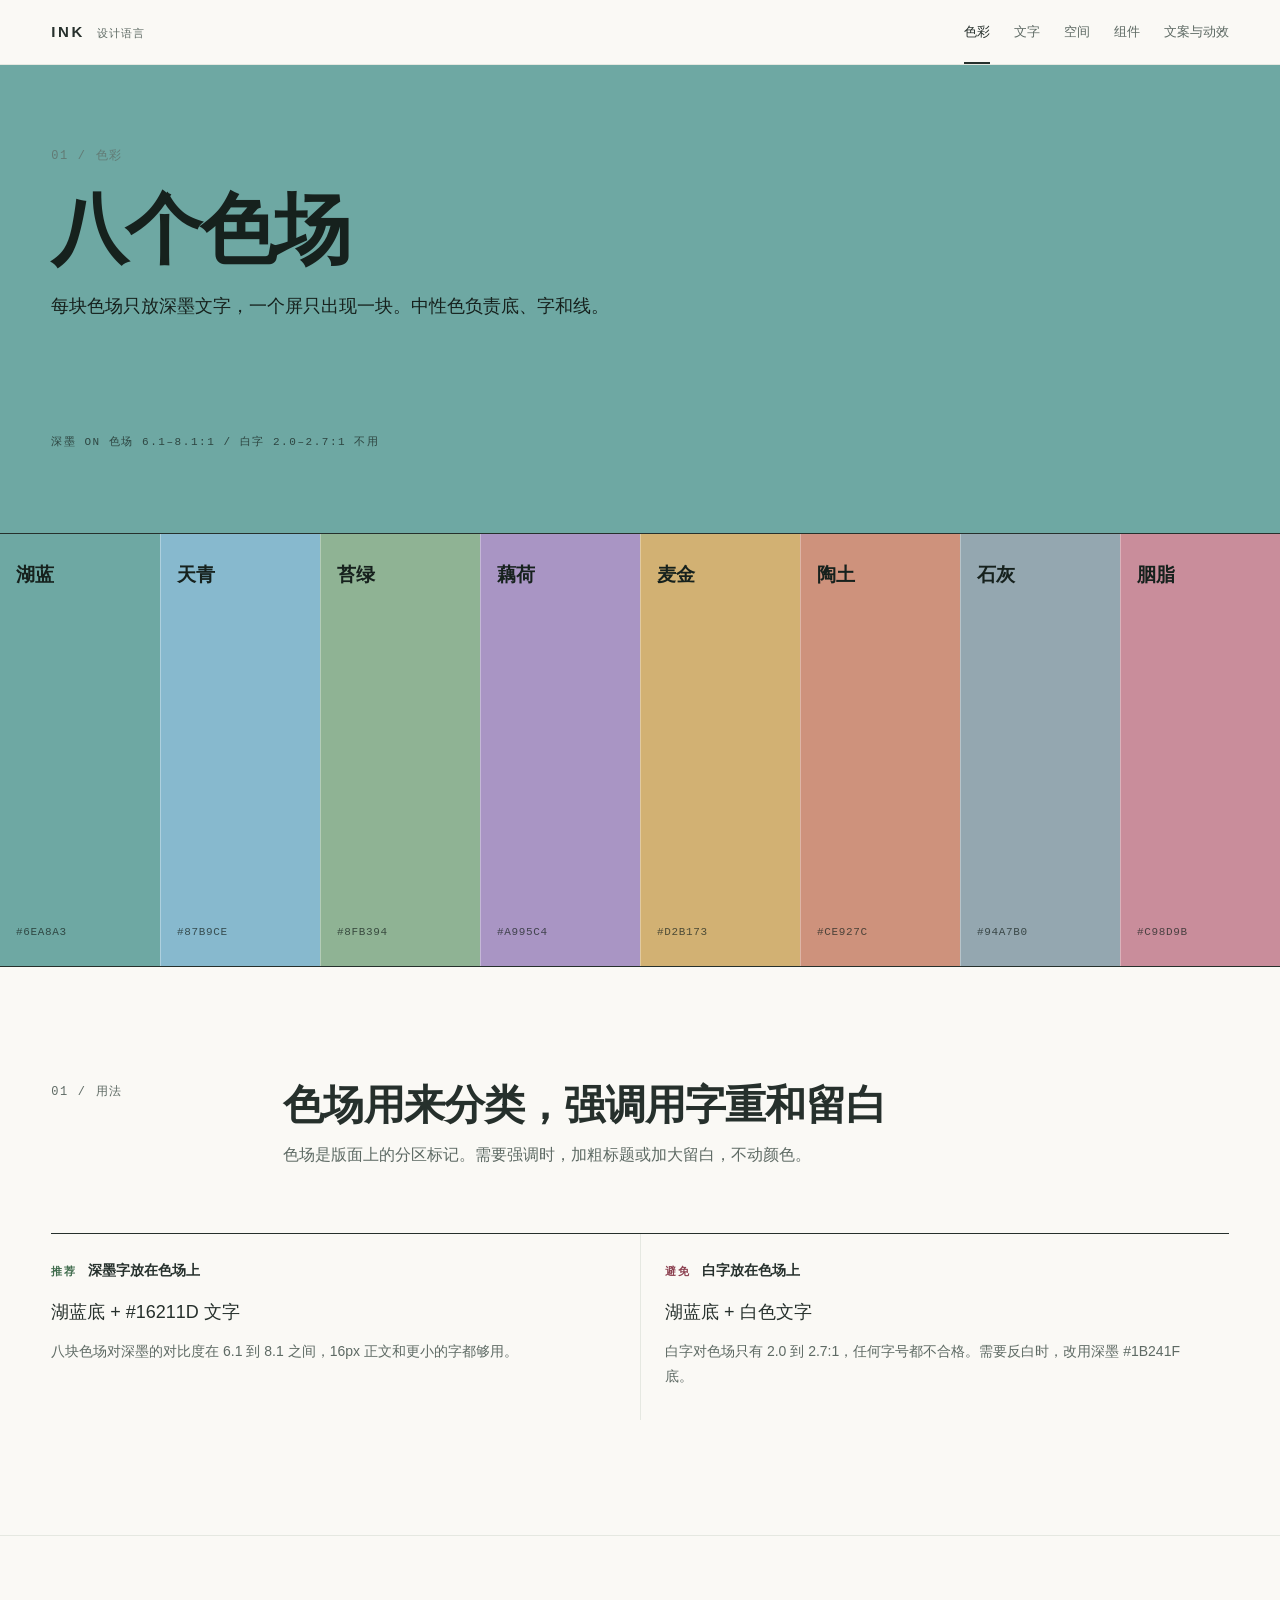
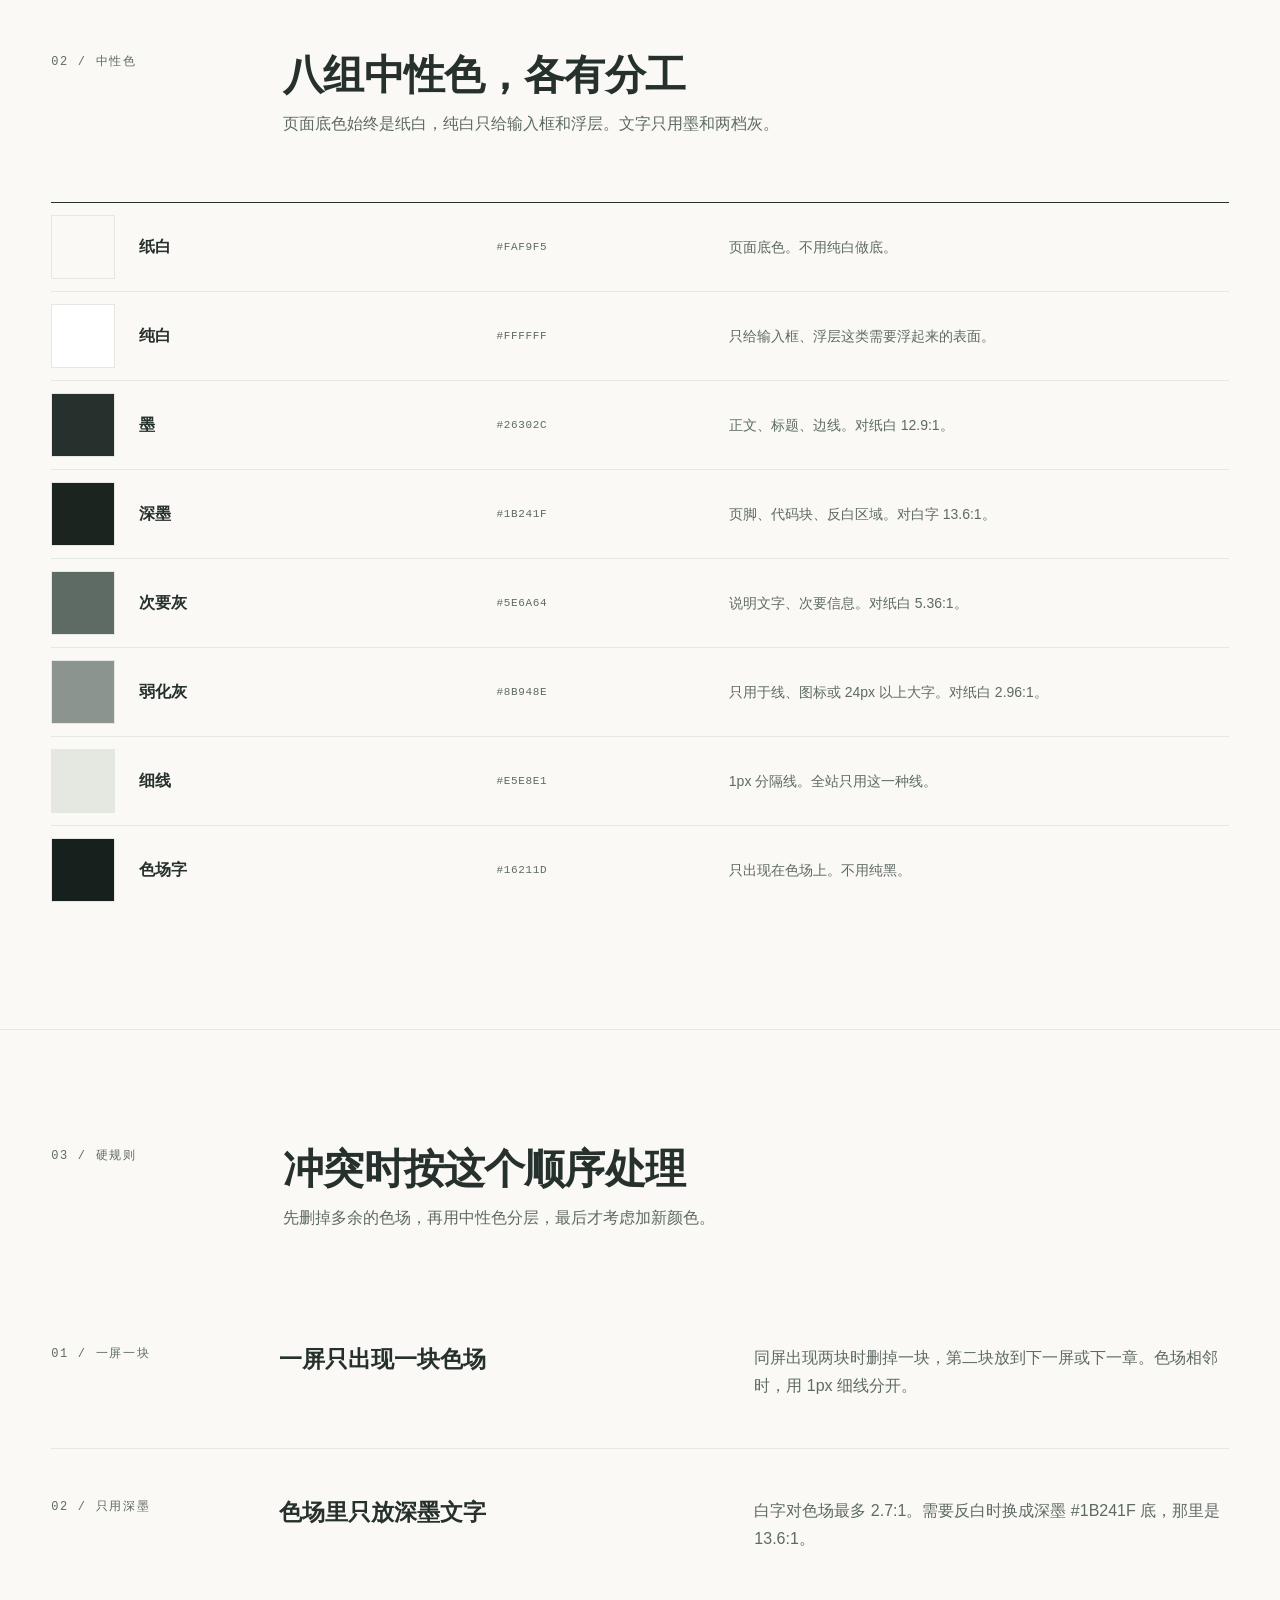
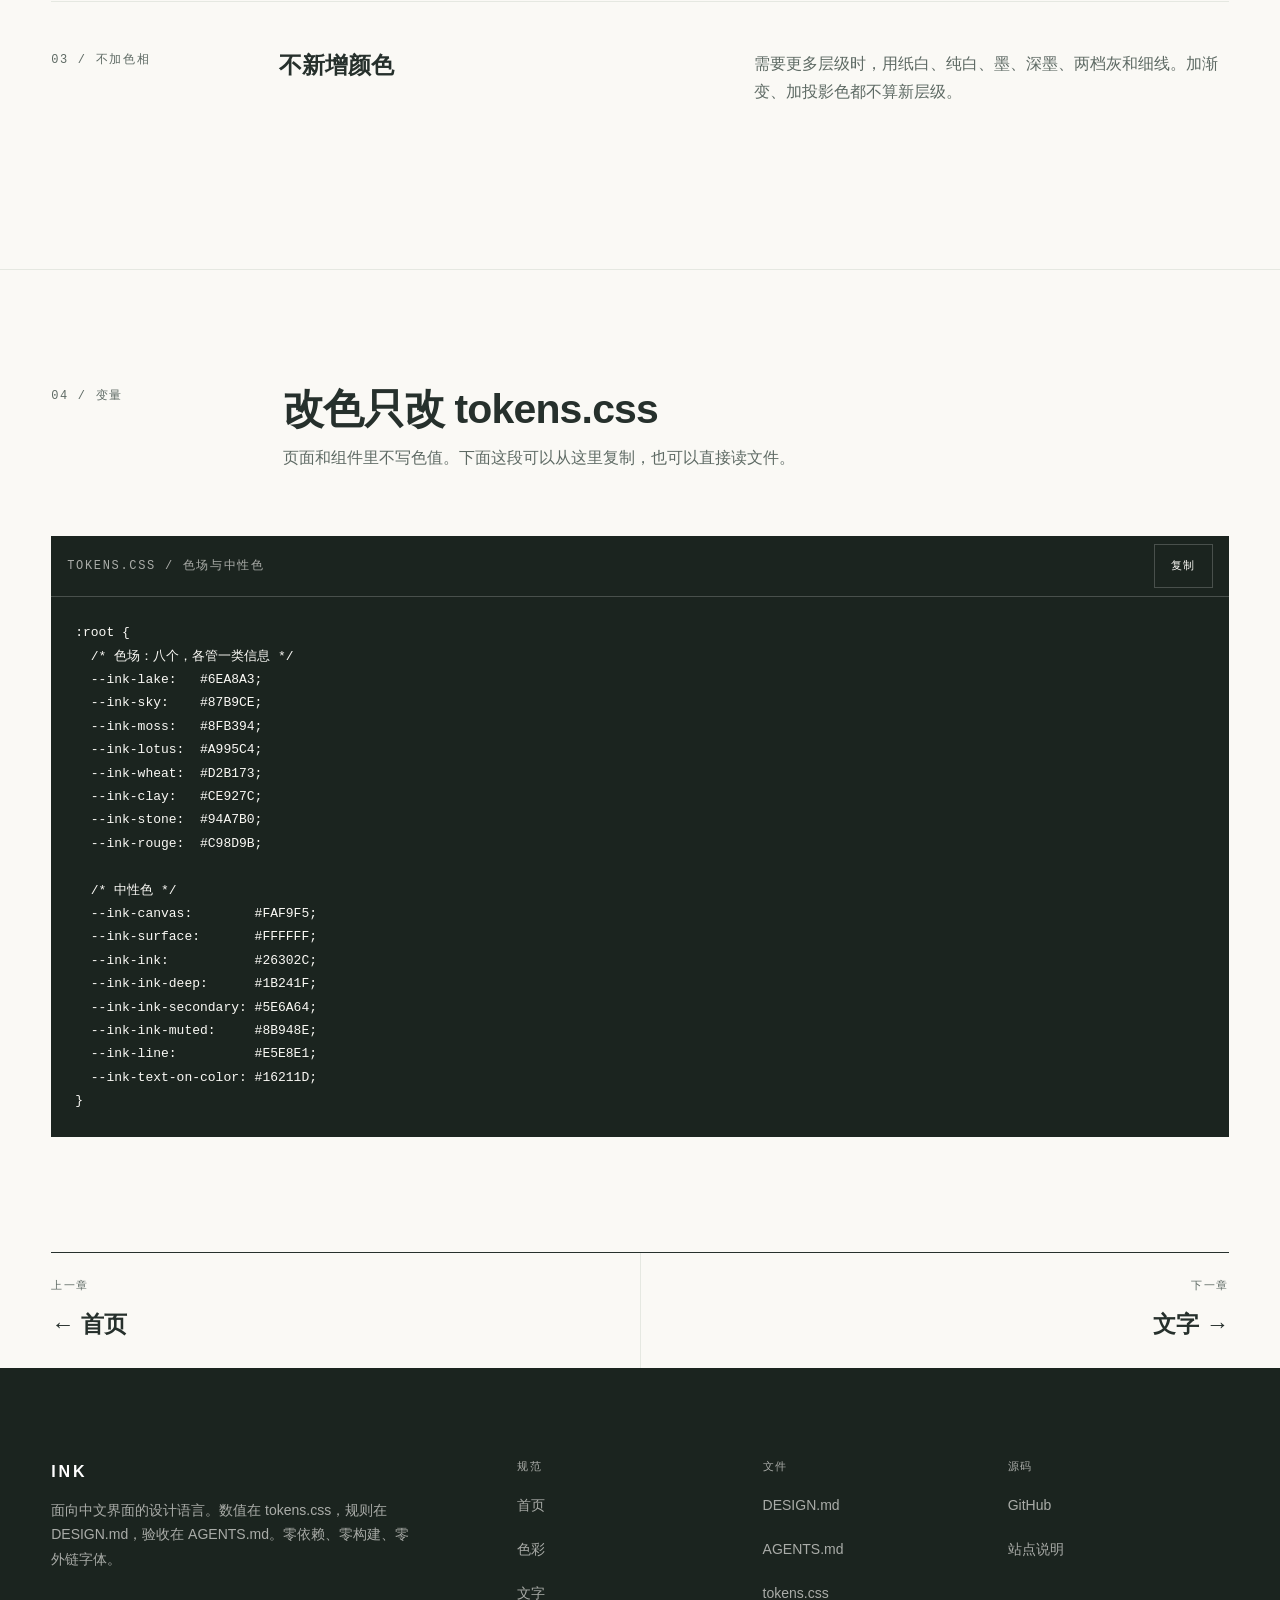
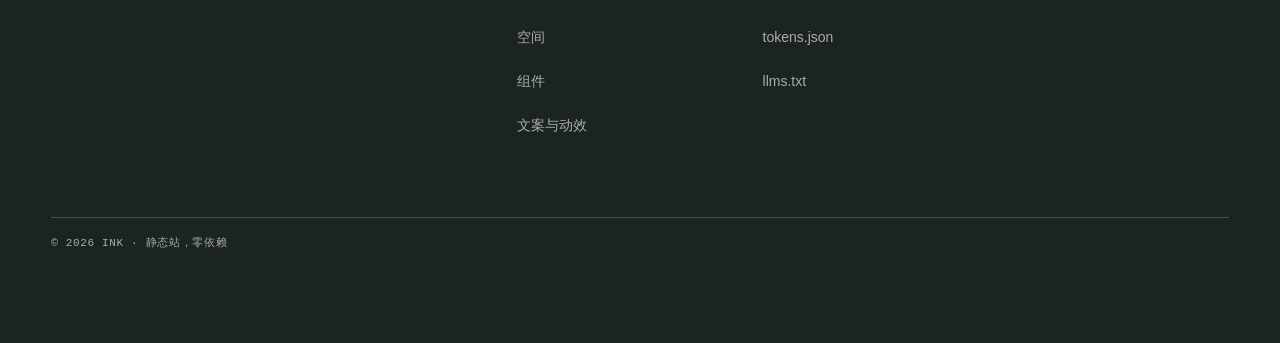
==== commit d2e1ce0d: "update: INK Design Language site" ====
--- a/spec/color.html
+++ b/spec/color.html
@@ -1,265 +1,267 @@
-<!doctype html>
-<html lang="zh-CN">
-<head>
-<meta charset="utf-8">
-<meta name="viewport" content="width=device-width, initial-scale=1">
-<title>色彩 · INK 设计语言</title>
-<meta name="description" content="INK 色彩规范：八个色场、八组中性色、对比度下限与用色规则。">
-<meta name="theme-color" content="#FAF9F5">
-<link rel="icon" href="../assets/favicon.svg" type="image/svg+xml">
-<link rel="stylesheet" href="../tokens.css">
-<link rel="stylesheet" href="../assets/site.css">
-<link rel="canonical" href="https://knink-owo.github.io/INK-DesignLanguage/spec/color.html">
-<meta property="og:type" content="article">
-<meta property="og:title" content="INK 色彩规范：八个色场">
-<meta property="og:description" content="每块色场只放深墨文字，一个屏只出现一块。深墨对色场的对比度在 6.1 到 8.1 之间。">
-<meta property="og:url" content="https://knink-owo.github.io/INK-DesignLanguage/spec/color.html">
-</head>
-<body>
-<a class="skip-link" href="#main">跳到正文</a>
-
-<header class="site-header">
-  <div class="wrap">
-    <div class="site-header__inner">
-      <a class="brand" href="../index.html">INK<span class="brand__sub">设计语言</span></a>
-      <nav class="site-nav" aria-label="章节">
-        <a class="site-nav__link" href="color.html" aria-current="page">色彩</a>
-        <a class="site-nav__link" href="typography.html">文字</a>
-        <a class="site-nav__link" href="space.html">空间</a>
-        <a class="site-nav__link" href="components.html">组件</a>
-        <a class="site-nav__link" href="voice-motion.html">文案与动效</a>
-      </nav>
-    </div>
-  </div>
-</header>
-
-<main id="main">
-  <section class="chapter-hero tone-lake">
-    <div class="wrap">
-      <div class="chapter-hero__inner">
-        <span class="mono-label chapter-hero__index">01 / 色彩</span>
-        <h1 class="chapter-hero__title">八个色场</h1>
-        <p class="chapter-hero__lede">每块色场只放深墨文字，一个屏只出现一块。中性色负责底、字和线。</p>
-        <p class="chapter-hero__meta">深墨 on 色场 6.1–8.1:1 / 白字 2.0–2.7:1 不用</p>
-      </div>
-    </div>
-  </section>
-
-  <div class="field-wall" aria-label="八个色场与色值">
-    <div class="field tone-lake"><span class="field__name">湖蓝</span><span class="field__hex">#6EA8A3</span></div>
-    <div class="field tone-sky"><span class="field__name">天青</span><span class="field__hex">#87B9CE</span></div>
-    <div class="field tone-moss"><span class="field__name">苔绿</span><span class="field__hex">#8FB394</span></div>
-    <div class="field tone-lotus"><span class="field__name">藕荷</span><span class="field__hex">#A995C4</span></div>
-    <div class="field tone-wheat"><span class="field__name">麦金</span><span class="field__hex">#D2B173</span></div>
-    <div class="field tone-clay"><span class="field__name">陶土</span><span class="field__hex">#CE927C</span></div>
-    <div class="field tone-stone"><span class="field__name">石灰</span><span class="field__hex">#94A7B0</span></div>
-    <div class="field tone-rouge"><span class="field__name">胭脂</span><span class="field__hex">#C98D9B</span></div>
-  </div>
-
-  <section class="section">
-    <div class="wrap">
-      <div class="section-head">
-        <span class="mono-label section-head__index">01 / 用法</span>
-        <h2 class="section-head__title">色场用来分类，强调用字重和留白</h2>
-        <p class="section-head__lede">色场是版面上的分区标记。需要强调时，加粗标题或加大留白，不动颜色。</p>
-      </div>
-
-      <div class="compare">
-        <div class="compare__col">
-          <div class="compare__title"><span class="mark mark--yes">推荐</span>深墨字放在色场上</div>
-          <p class="compare__example">湖蓝底 + #16211D 文字</p>
-          <p class="compare__note">八块色场对深墨的对比度在 6.1 到 8.1 之间，16px 正文和更小的字都够用。</p>
-        </div>
-        <div class="compare__col">
-          <div class="compare__title"><span class="mark mark--no">避免</span>白字放在色场上</div>
-          <p class="compare__example">湖蓝底 + 白色文字</p>
-          <p class="compare__note">白字对色场只有 2.0 到 2.7:1，任何字号都不合格。需要反白时，改用深墨 #1B241F 底。</p>
-        </div>
-      </div>
-    </div>
-  </section>
-
-  <section class="section">
-    <div class="wrap">
-      <div class="section-head">
-        <span class="mono-label section-head__index">02 / 中性色</span>
-        <h2 class="section-head__title">八组中性色，各有分工</h2>
-        <p class="section-head__lede">页面底色始终是纸白，纯白只给输入框和浮层。文字只用墨和两档灰。</p>
-      </div>
-
-      <div class="neutral-list">
-        <div class="neutral-row">
-          <span class="neutral-row__swatch" style="background: var(--ink-canvas)"></span>
-          <span class="neutral-row__name">纸白</span>
-          <span class="neutral-row__hex">#FAF9F5</span>
-          <span class="neutral-row__role">页面底色。不用纯白做底。</span>
-        </div>
-        <div class="neutral-row">
-          <span class="neutral-row__swatch" style="background: var(--ink-surface)"></span>
-          <span class="neutral-row__name">纯白</span>
-          <span class="neutral-row__hex">#FFFFFF</span>
-          <span class="neutral-row__role">只给输入框、浮层这类需要浮起来的表面。</span>
-        </div>
-        <div class="neutral-row">
-          <span class="neutral-row__swatch" style="background: var(--ink-ink)"></span>
-          <span class="neutral-row__name">墨</span>
-          <span class="neutral-row__hex">#26302C</span>
-          <span class="neutral-row__role">正文、标题、边线。对纸白 12.9:1。</span>
-        </div>
-        <div class="neutral-row">
-          <span class="neutral-row__swatch" style="background: var(--ink-ink-deep)"></span>
-          <span class="neutral-row__name">深墨</span>
-          <span class="neutral-row__hex">#1B241F</span>
-          <span class="neutral-row__role">页脚、代码块、反白区域。对白字 13.6:1。</span>
-        </div>
-        <div class="neutral-row">
-          <span class="neutral-row__swatch" style="background: var(--ink-ink-secondary)"></span>
-          <span class="neutral-row__name">次要灰</span>
-          <span class="neutral-row__hex">#5E6A64</span>
-          <span class="neutral-row__role">说明文字、次要信息。对纸白 5.36:1。</span>
-        </div>
-        <div class="neutral-row">
-          <span class="neutral-row__swatch" style="background: var(--ink-ink-muted)"></span>
-          <span class="neutral-row__name">弱化灰</span>
-          <span class="neutral-row__hex">#8B948E</span>
-          <span class="neutral-row__role">只用于线、图标或 24px 以上大字。对纸白 2.96:1。</span>
-        </div>
-        <div class="neutral-row">
-          <span class="neutral-row__swatch" style="background: var(--ink-line)"></span>
-          <span class="neutral-row__name">细线</span>
-          <span class="neutral-row__hex">#E5E8E1</span>
-          <span class="neutral-row__role">1px 分隔线。全站只用这一种线。</span>
-        </div>
-        <div class="neutral-row">
-          <span class="neutral-row__swatch" style="background: var(--ink-text-on-color)"></span>
-          <span class="neutral-row__name">色场字</span>
-          <span class="neutral-row__hex">#16211D</span>
-          <span class="neutral-row__role">只出现在色场上。不用纯黑。</span>
-        </div>
-      </div>
-    </div>
-  </section>
-
-  <section class="section">
-    <div class="wrap">
-      <div class="section-head">
-        <span class="mono-label section-head__index">03 / 硬规则</span>
-        <h2 class="section-head__title">冲突时按这个顺序处理</h2>
-        <p class="section-head__lede">先删掉多余的色场，再用中性色分层，最后才考虑加新颜色。</p>
-      </div>
-
-      <div>
-        <div class="rule-row">
-          <span class="mono-label">01 / 一屏一块</span>
-          <h3 class="rule-row__title">一屏只出现一块色场</h3>
-          <p class="rule-row__text">同屏出现两块时删掉一块，第二块放到下一屏或下一章。色场相邻时，用 1px 细线分开。</p>
-        </div>
-        <div class="rule-row">
-          <span class="mono-label">02 / 只用深墨</span>
-          <h3 class="rule-row__title">色场里只放深墨文字</h3>
-          <p class="rule-row__text">白字对色场最多 2.7:1。需要反白时换成深墨 #1B241F 底，那里是 13.6:1。</p>
-        </div>
-        <div class="rule-row">
-          <span class="mono-label">03 / 不加色相</span>
-          <h3 class="rule-row__title">不新增颜色</h3>
-          <p class="rule-row__text">需要更多层级时，用纸白、纯白、墨、深墨、两档灰和细线。加渐变、加投影色都不算新层级。</p>
-        </div>
-      </div>
-    </div>
-  </section>
-
-  <section class="section">
-    <div class="wrap">
-      <div class="section-head">
-        <span class="mono-label section-head__index">04 / 变量</span>
-        <h2 class="section-head__title">改色只改 tokens.css</h2>
-        <p class="section-head__lede">页面和组件里不写色值。下面这段可以从这里复制，也可以直接读文件。</p>
-      </div>
-
-      <div class="code-block">
-        <div class="code-block__head">
-          <span class="mono-label">tokens.css / 色场与中性色</span>
-          <button class="copy-btn" type="button" data-copy-target="#color-tokens"><span data-copy-label>复制</span></button>
-        </div>
-<pre class="code-block__body" id="color-tokens"><code>:root {
-  /* 色场：八个，各管一类信息 */
-  --ink-lake:   #6EA8A3;
-  --ink-sky:    #87B9CE;
-  --ink-moss:   #8FB394;
-  --ink-lotus:  #A995C4;
-  --ink-wheat:  #D2B173;
-  --ink-clay:   #CE927C;
-  --ink-stone:  #94A7B0;
-  --ink-rouge:  #C98D9B;
-
-  /* 中性色 */
-  --ink-canvas:        #FAF9F5;
-  --ink-surface:       #FFFFFF;
-  --ink-ink:           #26302C;
-  --ink-ink-deep:      #1B241F;
-  --ink-ink-secondary: #5E6A64;
-  --ink-ink-muted:     #8B948E;
-  --ink-line:          #E5E8E1;
-  --ink-text-on-color: #16211D;
-}</code></pre>
-      </div>
-    </div>
-  </section>
-
-  <div class="wrap">
-    <nav class="pager" aria-label="章节翻页">
-      <a class="pager__link" href="../index.html">
-        <span class="pager__dir">上一章</span>
-        <span class="pager__title">← 首页</span>
-      </a>
-      <a class="pager__link pager__link--next" href="typography.html">
-        <span class="pager__dir">下一章</span>
-        <span class="pager__title">文字 →</span>
-      </a>
-    </nav>
-  </div>
-</main>
-
-<footer class="site-footer">
-  <div class="wrap">
-    <div class="site-footer__grid">
-      <div class="site-footer__brand-col">
-        <div class="site-footer__brand">INK</div>
-        <p class="site-footer__sub">面向中文界面的设计语言。数值在 tokens.css，规则在 DESIGN.md，验收在 AGENTS.md。零依赖、零构建、零外链字体。</p>
-      </div>
-
-      <div>
-        <div class="site-footer__title">规范</div>
-        <a class="site-footer__link" href="../index.html">首页</a>
-        <a class="site-footer__link" href="color.html">色彩</a>
-        <a class="site-footer__link" href="typography.html">文字</a>
-        <a class="site-footer__link" href="space.html">空间</a>
-        <a class="site-footer__link" href="components.html">组件</a>
-        <a class="site-footer__link" href="voice-motion.html">文案与动效</a>
-      </div>
-
-      <div>
-        <div class="site-footer__title">文件</div>
-        <a class="site-footer__link" href="../DESIGN.md">DESIGN.md</a>
-        <a class="site-footer__link" href="../AGENTS.md">AGENTS.md</a>
-        <a class="site-footer__link" href="../tokens.css">tokens.css</a>
-        <a class="site-footer__link" href="../tokens.json">tokens.json</a>
-        <a class="site-footer__link" href="../llms.txt">llms.txt</a>
-      </div>
-
-      <div>
-        <div class="site-footer__title">源码</div>
-        <a class="site-footer__link" href="https://github.com/knink-owo/INK-DesignLanguage">GitHub</a>
-        <a class="site-footer__link" href="../README.md">站点说明</a>
-      </div>
-    </div>
-
-    <div class="site-footer__bottom">
-      <span class="site-footer__fine">© 2026 INK · 静态站，零依赖</span>
-    </div>
-  </div>
-</footer>
-
-<script src="../assets/site.js" defer></script>
-</body>
-</html>
+<!doctype html>
+<html lang="zh-CN">
+<head>
+<meta charset="utf-8">
+<meta name="viewport" content="width=device-width, initial-scale=1">
+<title>色彩 · INK 设计语言</title>
+<meta name="description" content="INK 色彩规范：八个色场、八组中性色、对比度下限与用色规则。">
+<meta name="theme-color" content="#FAF9F5">
+<link rel="icon" href="../assets/favicon.svg" type="image/svg+xml">
+<link rel="stylesheet" href="../tokens.css">
+<link rel="stylesheet" href="../assets/site.css">
+<link rel="canonical" href="https://knink-owo.github.io/INK-DesignLanguage/spec/color.html">
+<meta property="og:type" content="article">
+<meta property="og:title" content="INK 色彩规范：八个色场">
+<meta property="og:description" content="每块色场只放深墨文字，一个屏只出现一块。深墨对色场的对比度在 6.1 到 8.1 之间。">
+<meta property="og:url" content="https://knink-owo.github.io/INK-DesignLanguage/spec/color.html">
+<meta property="og:image" content="https://knink-owo.github.io/INK-DesignLanguage/assets/og.png">
+<meta name="twitter:card" content="summary_large_image">
+</head>
+<body>
+<a class="skip-link" href="#main">跳到正文</a>
+
+<header class="site-header">
+  <div class="wrap">
+    <div class="site-header__inner">
+      <a class="brand" href="../index.html">INK<span class="brand__sub">设计语言</span></a>
+      <nav class="site-nav" aria-label="章节">
+        <a class="site-nav__link" href="color.html" aria-current="page">色彩</a>
+        <a class="site-nav__link" href="typography.html">文字</a>
+        <a class="site-nav__link" href="space.html">空间</a>
+        <a class="site-nav__link" href="components.html">组件</a>
+        <a class="site-nav__link" href="voice-motion.html">文案与动效</a>
+      </nav>
+    </div>
+  </div>
+</header>
+
+<main id="main">
+  <section class="chapter-hero tone-lake">
+    <div class="wrap">
+      <div class="chapter-hero__inner">
+        <span class="mono-label chapter-hero__index">01 / 色彩</span>
+        <h1 class="chapter-hero__title">八个色场</h1>
+        <p class="chapter-hero__lede">每块色场只放深墨文字，一个屏只出现一块。中性色负责底、字和线。</p>
+        <p class="chapter-hero__meta">深墨 on 色场 6.1–8.1:1 / 白字 2.0–2.7:1 不用</p>
+      </div>
+    </div>
+  </section>
+
+  <div class="field-wall" aria-label="八个色场与色值">
+    <div class="field tone-lake"><span class="field__name">湖蓝</span><span class="field__hex">#6EA8A3</span></div>
+    <div class="field tone-sky"><span class="field__name">天青</span><span class="field__hex">#87B9CE</span></div>
+    <div class="field tone-moss"><span class="field__name">苔绿</span><span class="field__hex">#8FB394</span></div>
+    <div class="field tone-lotus"><span class="field__name">藕荷</span><span class="field__hex">#A995C4</span></div>
+    <div class="field tone-wheat"><span class="field__name">麦金</span><span class="field__hex">#D2B173</span></div>
+    <div class="field tone-clay"><span class="field__name">陶土</span><span class="field__hex">#CE927C</span></div>
+    <div class="field tone-stone"><span class="field__name">石灰</span><span class="field__hex">#94A7B0</span></div>
+    <div class="field tone-rouge"><span class="field__name">胭脂</span><span class="field__hex">#C98D9B</span></div>
+  </div>
+
+  <section class="section">
+    <div class="wrap">
+      <div class="section-head">
+        <span class="mono-label section-head__index">01 / 用法</span>
+        <h2 class="section-head__title">色场用来分类，强调用字重和留白</h2>
+        <p class="section-head__lede">色场是版面上的分区标记。需要强调时，加粗标题或加大留白，不动颜色。</p>
+      </div>
+
+      <div class="compare">
+        <div class="compare__col">
+          <div class="compare__title"><span class="mark mark--yes">推荐</span>深墨字放在色场上</div>
+          <p class="compare__example">湖蓝底 + #16211D 文字</p>
+          <p class="compare__note">八块色场对深墨的对比度在 6.1 到 8.1 之间，16px 正文和更小的字都够用。</p>
+        </div>
+        <div class="compare__col">
+          <div class="compare__title"><span class="mark mark--no">避免</span>白字放在色场上</div>
+          <p class="compare__example">湖蓝底 + 白色文字</p>
+          <p class="compare__note">白字对色场只有 2.0 到 2.7:1，任何字号都不合格。需要反白时，改用深墨 #1B241F 底。</p>
+        </div>
+      </div>
+    </div>
+  </section>
+
+  <section class="section">
+    <div class="wrap">
+      <div class="section-head">
+        <span class="mono-label section-head__index">02 / 中性色</span>
+        <h2 class="section-head__title">八组中性色，各有分工</h2>
+        <p class="section-head__lede">页面底色始终是纸白，纯白只给输入框和浮层。文字只用墨和两档灰。</p>
+      </div>
+
+      <div class="neutral-list">
+        <div class="neutral-row">
+          <span class="neutral-row__swatch" style="background: var(--ink-canvas)"></span>
+          <span class="neutral-row__name">纸白</span>
+          <span class="neutral-row__hex">#FAF9F5</span>
+          <span class="neutral-row__role">页面底色。不用纯白做底。</span>
+        </div>
+        <div class="neutral-row">
+          <span class="neutral-row__swatch" style="background: var(--ink-surface)"></span>
+          <span class="neutral-row__name">纯白</span>
+          <span class="neutral-row__hex">#FFFFFF</span>
+          <span class="neutral-row__role">只给输入框、浮层这类需要浮起来的表面。</span>
+        </div>
+        <div class="neutral-row">
+          <span class="neutral-row__swatch" style="background: var(--ink-ink)"></span>
+          <span class="neutral-row__name">墨</span>
+          <span class="neutral-row__hex">#26302C</span>
+          <span class="neutral-row__role">正文、标题、边线。对纸白 12.9:1。</span>
+        </div>
+        <div class="neutral-row">
+          <span class="neutral-row__swatch" style="background: var(--ink-ink-deep)"></span>
+          <span class="neutral-row__name">深墨</span>
+          <span class="neutral-row__hex">#1B241F</span>
+          <span class="neutral-row__role">页脚、代码块、反白区域。对白字 13.6:1。</span>
+        </div>
+        <div class="neutral-row">
+          <span class="neutral-row__swatch" style="background: var(--ink-ink-secondary)"></span>
+          <span class="neutral-row__name">次要灰</span>
+          <span class="neutral-row__hex">#5E6A64</span>
+          <span class="neutral-row__role">说明文字、次要信息。对纸白 5.36:1。</span>
+        </div>
+        <div class="neutral-row">
+          <span class="neutral-row__swatch" style="background: var(--ink-ink-muted)"></span>
+          <span class="neutral-row__name">弱化灰</span>
+          <span class="neutral-row__hex">#8B948E</span>
+          <span class="neutral-row__role">只用于线、图标或 24px 以上大字。对纸白 2.96:1。</span>
+        </div>
+        <div class="neutral-row">
+          <span class="neutral-row__swatch" style="background: var(--ink-line)"></span>
+          <span class="neutral-row__name">细线</span>
+          <span class="neutral-row__hex">#E5E8E1</span>
+          <span class="neutral-row__role">1px 分隔线。全站只用这一种线。</span>
+        </div>
+        <div class="neutral-row">
+          <span class="neutral-row__swatch" style="background: var(--ink-text-on-color)"></span>
+          <span class="neutral-row__name">色场字</span>
+          <span class="neutral-row__hex">#16211D</span>
+          <span class="neutral-row__role">只出现在色场上。不用纯黑。</span>
+        </div>
+      </div>
+    </div>
+  </section>
+
+  <section class="section">
+    <div class="wrap">
+      <div class="section-head">
+        <span class="mono-label section-head__index">03 / 硬规则</span>
+        <h2 class="section-head__title">冲突时按这个顺序处理</h2>
+        <p class="section-head__lede">先删掉多余的色场，再用中性色分层，最后才考虑加新颜色。</p>
+      </div>
+
+      <div>
+        <div class="rule-row">
+          <span class="mono-label">01 / 一屏一块</span>
+          <h3 class="rule-row__title">一屏只出现一块色场</h3>
+          <p class="rule-row__text">同屏出现两块时删掉一块，第二块放到下一屏或下一章。色场相邻时，用 1px 细线分开。</p>
+        </div>
+        <div class="rule-row">
+          <span class="mono-label">02 / 只用深墨</span>
+          <h3 class="rule-row__title">色场里只放深墨文字</h3>
+          <p class="rule-row__text">白字对色场最多 2.7:1。需要反白时换成深墨 #1B241F 底，那里是 13.6:1。</p>
+        </div>
+        <div class="rule-row">
+          <span class="mono-label">03 / 不加色相</span>
+          <h3 class="rule-row__title">不新增颜色</h3>
+          <p class="rule-row__text">需要更多层级时，用纸白、纯白、墨、深墨、两档灰和细线。加渐变、加投影色都不算新层级。</p>
+        </div>
+      </div>
+    </div>
+  </section>
+
+  <section class="section">
+    <div class="wrap">
+      <div class="section-head">
+        <span class="mono-label section-head__index">04 / 变量</span>
+        <h2 class="section-head__title">改色只改 tokens.css</h2>
+        <p class="section-head__lede">页面和组件里不写色值。下面这段可以从这里复制，也可以直接读文件。</p>
+      </div>
+
+      <div class="code-block">
+        <div class="code-block__head">
+          <span class="mono-label">tokens.css / 色场与中性色</span>
+          <button class="copy-btn" type="button" data-copy-target="#color-tokens"><span data-copy-label>复制</span></button>
+        </div>
+<pre class="code-block__body" id="color-tokens"><code>:root {
+  /* 色场：八个，各管一类信息 */
+  --ink-lake:   #6EA8A3;
+  --ink-sky:    #87B9CE;
+  --ink-moss:   #8FB394;
+  --ink-lotus:  #A995C4;
+  --ink-wheat:  #D2B173;
+  --ink-clay:   #CE927C;
+  --ink-stone:  #94A7B0;
+  --ink-rouge:  #C98D9B;
+
+  /* 中性色 */
+  --ink-canvas:        #FAF9F5;
+  --ink-surface:       #FFFFFF;
+  --ink-ink:           #26302C;
+  --ink-ink-deep:      #1B241F;
+  --ink-ink-secondary: #5E6A64;
+  --ink-ink-muted:     #8B948E;
+  --ink-line:          #E5E8E1;
+  --ink-text-on-color: #16211D;
+}</code></pre>
+      </div>
+    </div>
+  </section>
+
+  <div class="wrap">
+    <nav class="pager" aria-label="章节翻页">
+      <a class="pager__link" href="../index.html">
+        <span class="pager__dir">上一章</span>
+        <span class="pager__title">← 首页</span>
+      </a>
+      <a class="pager__link pager__link--next" href="typography.html">
+        <span class="pager__dir">下一章</span>
+        <span class="pager__title">文字 →</span>
+      </a>
+    </nav>
+  </div>
+</main>
+
+<footer class="site-footer">
+  <div class="wrap">
+    <div class="site-footer__grid">
+      <div class="site-footer__brand-col">
+        <div class="site-footer__brand">INK</div>
+        <p class="site-footer__sub">面向中文界面的设计语言。数值在 tokens.css，规则在 DESIGN.md，验收在 AGENTS.md。零依赖、零构建、零外链字体。</p>
+      </div>
+
+      <div>
+        <div class="site-footer__title">规范</div>
+        <a class="site-footer__link" href="../index.html">首页</a>
+        <a class="site-footer__link" href="color.html">色彩</a>
+        <a class="site-footer__link" href="typography.html">文字</a>
+        <a class="site-footer__link" href="space.html">空间</a>
+        <a class="site-footer__link" href="components.html">组件</a>
+        <a class="site-footer__link" href="voice-motion.html">文案与动效</a>
+      </div>
+
+      <div>
+        <div class="site-footer__title">文件</div>
+        <a class="site-footer__link" href="../DESIGN.md">DESIGN.md</a>
+        <a class="site-footer__link" href="../AGENTS.md">AGENTS.md</a>
+        <a class="site-footer__link" href="../tokens.css">tokens.css</a>
+        <a class="site-footer__link" href="../tokens.json">tokens.json</a>
+        <a class="site-footer__link" href="../llms.txt">llms.txt</a>
+      </div>
+
+      <div>
+        <div class="site-footer__title">源码</div>
+        <a class="site-footer__link" href="https://github.com/knink-owo/INK-DesignLanguage">GitHub</a>
+        <a class="site-footer__link" href="../README.md">站点说明</a>
+      </div>
+    </div>
+
+    <div class="site-footer__bottom">
+      <span class="site-footer__fine">© 2026 INK · 静态站，零依赖</span>
+    </div>
+  </div>
+</footer>
+
+<script src="../assets/site.js" defer></script>
+</body>
+</html>
--- a/tokens.css
+++ b/tokens.css
@@ -1,137 +1,134 @@
-/* ==========================================================================
-   INK Design Language · tokens.css
-   v1.1 · implementation 1.1.0 · 2026-10
-   --------------------------------------------------------------------------
-   全站唯一的数值来源。改视觉先改这里，再同步：
-   - site/tokens.json   （machine twin，由 tools/sync_tokens.py 生成）
-   - site/DESIGN.md     （人读的规则，只解释为什么）
-   - site/AGENTS.md     （Agent 读的约束与验收）
-   硬规则：圆角恒 0；描边恒 1px 实线；阴影只给浮层；不引入外链资源。
-   ========================================================================== */
-
-:root {
-  color-scheme: light;
-
-  /* --- 色场：八个，各管一类信息 --------------------------------------- */
-  --ink-lake:   #6EA8A3;   /* 湖蓝 */
-  --ink-sky:    #87B9CE;   /* 天青 */
-  --ink-moss:   #8FB394;   /* 苔绿 */
-  --ink-lotus:  #A995C4;   /* 藕荷 */
-  --ink-wheat:  #D2B173;   /* 麦金 */
-  --ink-clay:   #CE927C;   /* 陶土 */
-  --ink-stone:  #94A7B0;   /* 石灰 */
-  --ink-rouge:  #C98D9B;   /* 胭脂 */
-
-  /* --- 中性 ----------------------------------------------------------- */
-  --ink-canvas:       #FAF9F5;   /* 纸白，页面底色 */
-  --ink-surface:      #FFFFFF;   /* 纯白，只给输入框与浮层 */
-  --ink-ink:          #26302C;   /* 墨，正文与标题 */
-  --ink-ink-deep:     #1B241F;   /* 深墨，色带页脚与代码块 */
-  --ink-ink-secondary: #5E6A64;  /* 次要文字，5.36:1 on canvas */
-  --ink-ink-muted:    #8B948E;   /* 弱化标记，仅用于非文本或大号字 */
-  --ink-line:         #E5E8E1;   /* 细线 */
-  --ink-text-on-color: #16211D;  /* 色场上的文字，6.1–8.1:1 */
-  --ink-text-on-ink:  #FFFFFF;   /* 深墨上的文字，13.6:1 */
-
-  /* --- 语义别名：组件只引用这一层 ------------------------------------- */
-  --ink-text-primary: var(--ink-ink);
-  --ink-text-secondary: var(--ink-ink-secondary);
-  --ink-text-muted: var(--ink-ink-muted);
-  --ink-text-secondary-on-ink: rgba(250, 249, 245, 0.64);
-  --ink-line-on-ink: rgba(255, 255, 255, 0.2);     /* 深墨上的细线 */
-  --ink-band-line: rgba(255, 255, 255, 0.32);       /* 色场之间的细线 */
-  --ink-link: var(--ink-ink);
-  --ink-focus: var(--ink-ink);
-  --ink-focus-width: 2px;
-  --ink-focus-offset: 4px;
-  --ink-control-border: var(--ink-ink-secondary);
-  --ink-success: #3F6B4C;  /* 4.6:1 on surface */
-  --ink-danger: #8C4150;   /* 5.8:1 on surface */
-  --ink-overlay: rgba(22, 33, 29, 0.42);
-
-  /* --- 字体 ----------------------------------------------------------- */
-  --ink-font: -apple-system, BlinkMacSystemFont, "Segoe UI", "PingFang SC",
-    "HarmonyOS Sans SC", "Noto Sans SC", "Microsoft YaHei", sans-serif;
-  --ink-font-mono: "Cascadia Code", "SFMono-Regular", Consolas,
-    "Liberation Mono", monospace;
-
-  /* --- 字重与字号 ----------------------------------------------------- */
-  --ink-weight-body: 400;
-  --ink-weight-display: 600;
-  --ink-weight-strong: 600;
-
-  --ink-size-display: clamp(3.25rem, 8vw, 7.5rem);    /* 52 → 120px */
-  --ink-size-h1: clamp(2.75rem, 6vw, 5.5rem);         /* 44 → 88px */
-  --ink-size-h2: clamp(2rem, 3.2vw, 2.75rem);         /* 32 → 44px */
-  --ink-size-h3: clamp(1.375rem, 1.8vw, 1.75rem);     /* 22 → 28px */
-  --ink-size-lead: clamp(1.125rem, 1.4vw, 1.375rem);  /* 18 → 22px */
-  --ink-size-body: 1rem;
-  --ink-size-small: 0.875rem;
-  --ink-size-mono: 0.75rem;
-  --ink-size-label: 0.6875rem;
-
-  --ink-leading-display: 1;
-  --ink-leading-heading: 1.14;
-  --ink-leading-body: 1.75;
-  --ink-tracking-display: -0.035em;
-  --ink-tracking-label: 0.14em;
-  --ink-stroke-display: 2px;
-
-  /* --- 间距：只用这十个数 --------------------------------------------- */
-  --ink-space-1: 4px;
-  --ink-space-2: 8px;
-  --ink-space-3: 12px;
-  --ink-space-4: 16px;
-  --ink-space-5: 24px;
-  --ink-space-6: 32px;
-  --ink-space-7: 48px;
-  --ink-space-8: 64px;
-  --ink-space-9: 96px;
-  --ink-space-10: 128px;
-
-  /* --- 几何 ----------------------------------------------------------- */
-  --ink-radius: 0;
-  --ink-wrap: 1280px;
-  --ink-gutter: clamp(20px, 4vw, 56px);
-  --ink-header-h: 64px;
-  --ink-target: 44px;
-  --ink-measure: 34em;
-  --ink-border: 1px solid var(--ink-line);
-  --ink-border-strong: 1px solid var(--ink-ink);
-
-  /* --- 层级与浮层 ----------------------------------------------------- */
-  --ink-shadow-modal: 0 32px 80px rgba(27, 36, 31, 0.24),
-    0 2px 8px rgba(27, 36, 31, 0.08);
-  --ink-z-header: 20;
-  --ink-z-panel: 40;
-  --ink-z-modal: 60;
-
-  /* --- 动效 ----------------------------------------------------------- */
-  --ink-ease-in: cubic-bezier(0.1, 0.9, 0.2, 1);
-  --ink-ease-out: cubic-bezier(0.7, 0, 1, 0.5);
-  --ink-ease-snap: cubic-bezier(0.17, 0.89, 0.32, 1.18);
-  --ink-duration-hover: 200ms;
-  --ink-duration-press: 140ms;
-  --ink-duration-expand: 380ms;
-  --ink-duration-collapse: 240ms;
-  --ink-duration-page: 420ms;
-  --ink-stagger: 45ms;
-  --ink-lift: -3px;
-  --ink-shift: 6px;
-  --ink-press-scale: 0.975;
-}
-
-/* 用户要求减少动效时，全部归零：不播动画，不做位移。 */
-@media (prefers-reduced-motion: reduce) {
-  :root {
-    --ink-duration-hover: 0ms;
-    --ink-duration-press: 0ms;
-    --ink-duration-expand: 0ms;
-    --ink-duration-collapse: 0ms;
-    --ink-duration-page: 0ms;
-    --ink-stagger: 0ms;
-    --ink-lift: 0px;
-    --ink-shift: 0px;
-    --ink-press-scale: 1;
-  }
-}
+/* ==========================================================================
+   INK Design Language · tokens.css
+   v1.1 · implementation 1.1.0 · 2026-10
+   --------------------------------------------------------------------------
+   全站唯一的数值来源。改视觉先改这里，再同步：
+   - site/tokens.json   （machine twin，由 tools/sync_tokens.py 生成）
+   - site/DESIGN.md     （人读的规则，只解释为什么）
+   - site/AGENTS.md     （Agent 读的约束与验收）
+   硬规则：圆角恒 0；描边恒 1px 实线；阴影只给浮层；不引入外链资源。
+   ========================================================================== */
+
+:root {
+  color-scheme: light;
+
+  /* --- 色场：八个，各管一类信息 --------------------------------------- */
+  --ink-lake:   #6EA8A3;   /* 湖蓝 */
+  --ink-sky:    #87B9CE;   /* 天青 */
+  --ink-moss:   #8FB394;   /* 苔绿 */
+  --ink-lotus:  #A995C4;   /* 藕荷 */
+  --ink-wheat:  #D2B173;   /* 麦金 */
+  --ink-clay:   #CE927C;   /* 陶土 */
+  --ink-stone:  #94A7B0;   /* 石灰 */
+  --ink-rouge:  #C98D9B;   /* 胭脂 */
+
+  /* --- 中性 ----------------------------------------------------------- */
+  --ink-canvas:       #FAF9F5;   /* 纸白，页面底色 */
+  --ink-surface:      #FFFFFF;   /* 纯白，只给输入框与浮层 */
+  --ink-ink:          #26302C;   /* 墨，正文与标题 */
+  --ink-ink-deep:     #1B241F;   /* 深墨，色带页脚与代码块 */
+  --ink-ink-secondary: #5E6A64;  /* 次要文字，5.36:1 on canvas */
+  --ink-ink-muted:    #8B948E;   /* 弱化标记，仅用于非文本或大号字 */
+  --ink-line:         #E5E8E1;   /* 细线 */
+  --ink-text-on-color: #16211D;  /* 色场上的文字，6.1–8.1:1 */
+  --ink-text-on-ink:  #FFFFFF;   /* 深墨上的文字，13.6:1 */
+
+  /* --- 语义别名：组件只引用这一层 ------------------------------------- */
+  --ink-text-primary: var(--ink-ink);
+  --ink-text-secondary: var(--ink-ink-secondary);
+  --ink-text-muted: var(--ink-ink-muted);
+  --ink-text-secondary-on-ink: rgba(250, 249, 245, 0.64);
+  --ink-line-on-ink: rgba(255, 255, 255, 0.2);     /* 深墨上的细线 */
+  --ink-band-line: rgba(255, 255, 255, 0.32);       /* 色场之间的细线 */
+  --ink-link: var(--ink-ink);
+  --ink-focus: var(--ink-ink);
+  --ink-focus-width: 2px;
+  --ink-focus-offset: 4px;
+  --ink-control-border: var(--ink-ink-secondary);
+  --ink-success: #3F6B4C;  /* 4.6:1 on surface */
+  --ink-danger: #8C4150;   /* 5.8:1 on surface */
+  --ink-overlay: rgba(22, 33, 29, 0.42);
+
+  /* --- 字体 ----------------------------------------------------------- */
+  --ink-font: -apple-system, BlinkMacSystemFont, "Segoe UI", "PingFang SC",
+    "HarmonyOS Sans SC", "Noto Sans SC", "Microsoft YaHei", sans-serif;
+  --ink-font-mono: "Cascadia Code", "SFMono-Regular", Consolas,
+    "Liberation Mono", monospace;
+
+  /* --- 字重与字号 ----------------------------------------------------- */
+  --ink-weight-body: 400;
+  --ink-weight-display: 600;
+  --ink-weight-strong: 600;
+
+  --ink-size-display: clamp(3.25rem, 8vw, 7.5rem);    /* 52 → 120px */
+  --ink-size-h1: clamp(2.75rem, 6vw, 5.5rem);         /* 44 → 88px */
+  --ink-size-h2: clamp(2rem, 3.2vw, 2.75rem);         /* 32 → 44px */
+  --ink-size-h3: clamp(1.375rem, 1.8vw, 1.75rem);     /* 22 → 28px */
+  --ink-size-lead: clamp(1.125rem, 1.4vw, 1.375rem);  /* 18 → 22px */
+  --ink-size-body: 1rem;
+  --ink-size-small: 0.875rem;
+  --ink-size-mono: 0.75rem;
+  --ink-size-label: 0.6875rem;
+
+  --ink-leading-display: 1;
+  --ink-leading-heading: 1.14;
+  --ink-leading-body: 1.75;
+  --ink-tracking-display: -0.035em;
+  --ink-tracking-label: 0.14em;
+  --ink-stroke-display: 2px;
+
+  /* --- 间距：只用这十个数 --------------------------------------------- */
+  --ink-space-1: 4px;
+  --ink-space-2: 8px;
+  --ink-space-3: 12px;
+  --ink-space-4: 16px;
+  --ink-space-5: 24px;
+  --ink-space-6: 32px;
+  --ink-space-7: 48px;
+  --ink-space-8: 64px;
+  --ink-space-9: 96px;
+  --ink-space-10: 128px;
+
+  /* --- 几何 ----------------------------------------------------------- */
+  --ink-radius: 0;
+  --ink-wrap: 1280px;
+  --ink-gutter: clamp(20px, 4vw, 56px);
+  --ink-header-h: 64px;
+  --ink-target: 44px;
+  --ink-measure: 34em;
+  --ink-border: 1px solid var(--ink-line);
+  --ink-border-strong: 1px solid var(--ink-ink);
+
+  /* --- 层级与浮层 ----------------------------------------------------- */
+  --ink-shadow-modal: 0 32px 80px rgba(27, 36, 31, 0.24),
+    0 2px 8px rgba(27, 36, 31, 0.08);
+  --ink-z-header: 20;
+  --ink-z-modal: 60;
+
+  /* --- 动效 ----------------------------------------------------------- */
+  --ink-ease-in: cubic-bezier(0.1, 0.9, 0.2, 1);
+  --ink-ease-out: cubic-bezier(0.7, 0, 1, 0.5);
+  --ink-ease-snap: cubic-bezier(0.17, 0.89, 0.32, 1.18);
+  --ink-duration-hover: 200ms;
+  --ink-duration-press: 140ms;
+  --ink-duration-expand: 380ms;
+  --ink-duration-collapse: 240ms;
+  --ink-duration-page: 420ms;
+  --ink-stagger: 45ms;
+  --ink-shift: 6px;
+  --ink-press-scale: 0.975;
+}
+
+/* 用户要求减少动效时，全部归零：不播动画，不做位移。 */
+@media (prefers-reduced-motion: reduce) {
+  :root {
+    --ink-duration-hover: 0ms;
+    --ink-duration-press: 0ms;
+    --ink-duration-expand: 0ms;
+    --ink-duration-collapse: 0ms;
+    --ink-duration-page: 0ms;
+    --ink-stagger: 0ms;
+    --ink-shift: 0px;
+    --ink-press-scale: 1;
+  }
+}
--- a/assets/site.css
+++ b/assets/site.css
@@ -1,1293 +1,1282 @@
-/* ==========================================================================
-   INK Design Language · site.css
-   v1.1 · 依赖 tokens.css：所有颜色、字号、间距、时长都来自 token。
-   结构顺序：基础 → 工具 → 顶栏 → 首屏 → 章节 → 组件 → 浮层 → 页脚。
-   ========================================================================== */
-
-/* --- 基础 ---------------------------------------------------------------- */
-
-*, *::before, *::after { box-sizing: border-box; }
-
-html {
-  -webkit-text-size-adjust: 100%;
-  scroll-behavior: smooth;
-}
-
-@media (prefers-reduced-motion: reduce) {
-  html { scroll-behavior: auto; }
-}
-
-body {
-  margin: 0;
-  background: var(--ink-canvas);
-  color: var(--ink-text-primary);
-  font-family: var(--ink-font);
-  font-size: var(--ink-size-body);
-  font-weight: var(--ink-weight-body);
-  line-height: var(--ink-leading-body);
-  -webkit-font-smoothing: antialiased;
-  text-rendering: optimizeLegibility;
-}
-
-h1, h2, h3, p, ul, ol, figure { margin: 0; }
-ul, ol { padding: 0; list-style: none; }
-img, svg { display: block; max-width: 100%; }
-button, input, code, pre { font: inherit; }
-code, pre, kbd { font-family: var(--ink-font-mono); }
-
-a { color: var(--ink-link); text-decoration-thickness: 1px; text-underline-offset: 4px; }
-
-::selection { background: var(--ink-ink); color: var(--ink-canvas); }
-
-:focus-visible {
-  outline: var(--ink-focus-width) solid var(--ink-focus);
-  outline-offset: var(--ink-focus-offset);
-}
-
-/* --- 工具 ---------------------------------------------------------------- */
-
-.wrap {
-  width: 100%;
-  max-width: var(--ink-wrap);
-  margin-inline: auto;
-  padding-inline: var(--ink-gutter);
-}
-
-.visually-hidden {
-  position: absolute !important;
-  width: 1px; height: 1px;
-  margin: -1px; padding: 0;
-  overflow: hidden;
-  clip: rect(0 0 0 0);
-  clip-path: inset(50%);
-  white-space: nowrap;
-  border: 0;
-}
-
-.skip-link {
-  position: absolute;
-  top: var(--ink-space-2);
-  left: var(--ink-space-2);
-  z-index: var(--ink-z-modal);
-  padding: var(--ink-space-2) var(--ink-space-4);
-  background: var(--ink-ink);
-  color: var(--ink-canvas);
-  font-size: var(--ink-size-small);
-  text-decoration: none;
-  transform: translateY(calc(-100% - var(--ink-space-5)));
-}
-
-.skip-link:focus-visible { transform: none; }
-
-.mono-label {
-  display: block;
-  font-family: var(--ink-font-mono);
-  font-size: var(--ink-size-label);
-  font-weight: 400;
-  letter-spacing: var(--ink-tracking-label);
-  text-transform: uppercase;
-  color: var(--ink-text-secondary);
-}
-
-.lede {
-  max-width: var(--ink-measure);
-  font-size: var(--ink-size-lead);
-  line-height: 1.65;
-  color: var(--ink-text-secondary);
-}
-
-.text-link {
-  display: inline-flex;
-  align-items: center;
-  gap: var(--ink-space-2);
-  min-height: var(--ink-target);
-  font-weight: var(--ink-weight-strong);
-  text-decoration: underline;
-}
-
-.text-link:hover { text-decoration-thickness: 2px; }
-
-.link-button {
-  display: inline;
-  min-height: var(--ink-target);
-  padding: 0;
-  border: 0;
-  background: none;
-  color: inherit;
-  font: inherit;
-  text-align: left;
-  text-decoration: underline;
-  text-underline-offset: 4px;
-  cursor: pointer;
-}
-
-.link-button:hover { text-decoration-thickness: 2px; }
-
-/* --- 顶栏 ---------------------------------------------------------------- */
-
-.site-header {
-  position: sticky;
-  top: 0;
-  z-index: var(--ink-z-header);
-  background: var(--ink-canvas);
-  border-bottom: var(--ink-border);
-}
-
-.site-header__inner {
-  display: flex;
-  align-items: center;
-  justify-content: space-between;
-  gap: var(--ink-space-5);
-  min-height: var(--ink-header-h);
-}
-
-.brand {
-  display: inline-flex;
-  align-items: baseline;
-  gap: var(--ink-space-3);
-  color: var(--ink-text-primary);
-  font-size: 0.9375rem;
-  font-weight: var(--ink-weight-strong);
-  letter-spacing: 0.18em;
-  text-decoration: none;
-  white-space: nowrap;
-}
-
-.brand__sub {
-  font-size: var(--ink-size-label);
-  font-weight: var(--ink-weight-body);
-  letter-spacing: 0.08em;
-  color: var(--ink-text-secondary);
-}
-
-.site-nav {
-  display: flex;
-  justify-content: flex-end;
-  gap: clamp(var(--ink-space-3), 2vw, var(--ink-space-5));
-  min-height: var(--ink-header-h);
-}
-
-.site-nav__link {
-  display: inline-flex;
-  align-items: center;
-  min-height: var(--ink-target);
-  font-size: 0.8125rem;
-  color: var(--ink-text-secondary);
-  text-decoration: none;
-  white-space: nowrap;
-  transition: color var(--ink-duration-hover) var(--ink-ease-in);
-}
-
-.site-nav__link:hover { color: var(--ink-text-primary); }
-
-.site-nav__link[aria-current="page"] {
-  color: var(--ink-text-primary);
-  box-shadow: inset 0 -2px 0 var(--ink-ink);
-}
-
-/* --- 首页首屏：左字右色墙 ------------------------------------------------ */
-
-.hero {
-  display: grid;
-  grid-template-columns: minmax(0, 1fr) clamp(300px, 34vw, 480px);
-  min-height: calc(100svh - var(--ink-header-h));
-  border-bottom: var(--ink-border-strong);
-}
-
-.hero__copy {
-  display: flex;
-  flex-direction: column;
-  padding: clamp(var(--ink-space-7), 9vh, var(--ink-space-9)) var(--ink-gutter)
-    clamp(var(--ink-space-6), 7vh, var(--ink-space-8)) var(--ink-gutter);
-}
-
-.display {
-  margin: 0;
-  font-size: var(--ink-size-display);
-  font-weight: var(--ink-weight-display);
-  line-height: var(--ink-leading-display);
-  letter-spacing: var(--ink-tracking-display);
-  color: var(--ink-text-primary);
-}
-
-.display__line { display: block; }
-
-.display__outline {
-  display: block;
-  color: transparent;
-  -webkit-text-stroke: var(--ink-stroke-display) var(--ink-ink);
-}
-
-@supports not (-webkit-text-stroke: 1px black) {
-  .display__outline { color: var(--ink-text-primary); }
-}
-
-.hero__lead {
-  max-width: 30em;
-  margin-top: clamp(var(--ink-space-5), 4vh, var(--ink-space-7));
-  font-size: var(--ink-size-lead);
-  line-height: 1.7;
-  color: var(--ink-text-secondary);
-}
-
-.hero__foot {
-  display: flex;
-  align-items: flex-end;
-  justify-content: space-between;
-  gap: var(--ink-space-5);
-  margin-top: auto;
-  padding-top: clamp(var(--ink-space-6), 8vh, var(--ink-space-8));
-}
-
-.hero__note {
-  max-width: 26em;
-  font-family: var(--ink-font-mono);
-  font-size: var(--ink-size-label);
-  letter-spacing: 0.06em;
-  line-height: 1.9;
-  color: var(--ink-text-secondary);
-}
-
-.hero__wall {
-  display: grid;
-  grid-template-rows: repeat(8, minmax(0, 1fr));
-  border-left: var(--ink-border-strong);
-}
-
-.wall-band {
-  display: flex;
-  align-items: center;
-  justify-content: space-between;
-  gap: var(--ink-space-3);
-  padding: var(--ink-space-3) var(--ink-space-5);
-  border-top: 1px solid var(--ink-band-line);
-}
-
-.wall-band:first-child { border-top: 0; }
-
-.wall-band__name {
-  font-size: clamp(1rem, 1.5vw, 1.25rem);
-  font-weight: var(--ink-weight-strong);
-  letter-spacing: 0.04em;
-}
-
-.wall-band__hex {
-  font-family: var(--ink-font-mono);
-  font-size: var(--ink-size-label);
-  letter-spacing: 0.06em;
-  opacity: 0.7;
-}
-
-/* 色场：给背景和文字上色，其余组件只写 tone-* */
-.tone-lake  { background: var(--ink-lake);  color: var(--ink-text-on-color); }
-.tone-sky   { background: var(--ink-sky);   color: var(--ink-text-on-color); }
-.tone-moss  { background: var(--ink-moss);  color: var(--ink-text-on-color); }
-.tone-lotus { background: var(--ink-lotus); color: var(--ink-text-on-color); }
-.tone-wheat { background: var(--ink-wheat); color: var(--ink-text-on-color); }
-.tone-clay  { background: var(--ink-clay);  color: var(--ink-text-on-color); }
-.tone-stone { background: var(--ink-stone); color: var(--ink-text-on-color); }
-.tone-rouge { background: var(--ink-rouge); color: var(--ink-text-on-color); }
-
-/* --- 章节：通用区块 ------------------------------------------------------ */
-
-.section {
-  padding-block: clamp(var(--ink-space-7), 9vw, var(--ink-space-10));
-  border-top: var(--ink-border);
-}
-
-.hero + .section,
-.chapter-hero + .section,
-.field-wall + .section {
-  border-top: 0;
-}
-
-.section-head {
-  display: grid;
-  grid-template-columns: minmax(0, 0.22fr) minmax(0, 1fr);
-  column-gap: var(--ink-space-5);
-  row-gap: var(--ink-space-3);
-  margin-bottom: clamp(var(--ink-space-6), 5vw, var(--ink-space-8));
-}
-
-.section-head__index { grid-column: 1; grid-row: 1; }
-
-.section-head__title {
-  grid-column: 2;
-  grid-row: 1;
-  font-size: var(--ink-size-h2);
-  font-weight: var(--ink-weight-display);
-  line-height: var(--ink-leading-heading);
-  letter-spacing: -0.02em;
-}
-
-.section-head__lede {
-  grid-column: 2;
-  grid-row: 2;
-  max-width: var(--ink-measure);
-  color: var(--ink-text-secondary);
-}
-
-/* --- 章节首屏：整面章节色 ------------------------------------------------ */
-
-.chapter-hero {
-  border-bottom: var(--ink-border-strong);
-}
-
-.chapter-hero__inner {
-  display: flex;
-  flex-direction: column;
-  min-height: clamp(320px, 52vh, 560px);
-  padding-block: clamp(var(--ink-space-7), 9vh, var(--ink-space-9));
-}
-
-.chapter-hero__index { opacity: 0.72; }
-
-.chapter-hero__title {
-  max-width: 12ch;
-  margin-top: var(--ink-space-5);
-  font-size: var(--ink-size-h1);
-  font-weight: var(--ink-weight-display);
-  line-height: var(--ink-leading-display);
-  letter-spacing: var(--ink-tracking-display);
-}
-
-.chapter-hero__lede {
-  max-width: 28ch;
-  margin-top: var(--ink-space-5);
-  font-size: var(--ink-size-lead);
-  line-height: 1.65;
-}
-
-.chapter-hero__meta {
-  margin-top: auto;
-  padding-top: var(--ink-space-6);
-  font-family: var(--ink-font-mono);
-  font-size: var(--ink-size-label);
-  letter-spacing: var(--ink-tracking-label);
-  text-transform: uppercase;
-  opacity: 0.72;
-}
-
-/* --- 章节索引行（首页目录） ---------------------------------------------- */
-
-.chapter-index { border-top: var(--ink-border-strong); }
-
-.chapter-row {
-  display: grid;
-  grid-template-columns: minmax(0, 0.16fr) minmax(0, 0.42fr) minmax(0, 0.34fr) auto;
-  align-items: center;
-  gap: var(--ink-space-4);
-  min-height: clamp(88px, 10vw, 120px);
-  padding: var(--ink-space-4) var(--ink-space-4);
-  border-top: var(--ink-border);
-  color: var(--ink-text-primary);
-  text-decoration: none;
-  transition:
-    background-color var(--ink-duration-hover) var(--ink-ease-in),
-    color var(--ink-duration-hover) var(--ink-ease-in);
-}
-
-.chapter-row:first-child { border-top: 0; }
-
-.chapter-row__num {
-  font-family: var(--ink-font-mono);
-  font-size: var(--ink-size-label);
-  letter-spacing: var(--ink-tracking-label);
-  color: var(--ink-text-secondary);
-  transition: color var(--ink-duration-hover) var(--ink-ease-in);
-}
-
-.chapter-row__title {
-  font-size: clamp(1.75rem, 3vw, var(--ink-size-h2));
-  font-weight: var(--ink-weight-display);
-  line-height: var(--ink-leading-heading);
-  letter-spacing: -0.02em;
-}
-
-.chapter-row__lede {
-  color: var(--ink-text-secondary);
-  font-size: var(--ink-size-small);
-  transition: color var(--ink-duration-hover) var(--ink-ease-in);
-}
-
-.chapter-row__arrow {
-  font-size: 1.25rem;
-  transition: transform var(--ink-duration-hover) var(--ink-ease-in);
-}
-
-.chapter-row:hover,
-.chapter-row:focus-visible {
-  background: var(--row-tone);
-  color: var(--ink-text-on-color);
-}
-
-.chapter-row:hover .chapter-row__num,
-.chapter-row:focus-visible .chapter-row__num,
-.chapter-row:hover .chapter-row__lede,
-.chapter-row:focus-visible .chapter-row__lede {
-  color: var(--ink-text-on-color);
-  opacity: 0.78;
-}
-
-.chapter-row:hover .chapter-row__arrow,
-.chapter-row:focus-visible .chapter-row__arrow {
-  transform: translateX(var(--ink-shift));
-}
-
-.chapter-row--lake  { --row-tone: var(--ink-lake); }
-.chapter-row--sky   { --row-tone: var(--ink-sky); }
-.chapter-row--moss  { --row-tone: var(--ink-moss); }
-.chapter-row--lotus { --row-tone: var(--ink-lotus); }
-.chapter-row--wheat { --row-tone: var(--ink-wheat); }
-.chapter-row--clay  { --row-tone: var(--ink-clay); }
-.chapter-row--stone { --row-tone: var(--ink-stone); }
-.chapter-row--rouge { --row-tone: var(--ink-rouge); }
-
-/* --- 原则行 -------------------------------------------------------------- */
-
-.rule-row {
-  display: grid;
-  grid-template-columns: minmax(0, 0.18fr) minmax(0, 0.4fr) minmax(0, 0.42fr);
-  gap: var(--ink-space-5);
-  padding-block: clamp(var(--ink-space-5), 4vw, var(--ink-space-7));
-  border-top: var(--ink-border);
-}
-
-.rule-row:first-child { border-top: 0; }
-
-.rule-row__title {
-  font-size: var(--ink-size-h3);
-  font-weight: var(--ink-weight-display);
-  line-height: 1.35;
-}
-
-.rule-row__text {
-  color: var(--ink-text-secondary);
-  max-width: var(--ink-measure);
-}
-
-/* --- 色场墙（色彩章节） -------------------------------------------------- */
-
-.field-wall {
-  display: grid;
-  grid-template-columns: repeat(8, minmax(0, 1fr));
-  border-bottom: var(--ink-border-strong);
-}
-
-.field {
-  display: flex;
-  flex-direction: column;
-  justify-content: space-between;
-  min-height: clamp(320px, 48vh, 480px);
-  padding: var(--ink-space-5) var(--ink-space-4);
-  border-left: 1px solid var(--ink-band-line);
-}
-
-.field:first-child { border-left: 0; }
-
-.field__name {
-  font-size: clamp(1rem, 1.5vw, 1.25rem);
-  font-weight: var(--ink-weight-strong);
-}
-
-.field__hex {
-  font-family: var(--ink-font-mono);
-  font-size: var(--ink-size-label);
-  letter-spacing: 0.06em;
-  opacity: 0.7;
-}
-
-/* --- 中性色列表 ---------------------------------------------------------- */
-
-.neutral-list { border-top: var(--ink-border-strong); }
-
-.neutral-row {
-  display: grid;
-  grid-template-columns: auto minmax(0, 0.8fr) minmax(0, 0.5fr) minmax(0, 1.2fr);
-  align-items: center;
-  gap: var(--ink-space-5);
-  padding-block: var(--ink-space-3);
-  border-top: var(--ink-border);
-}
-
-.neutral-row:first-child { border-top: 0; }
-
-.neutral-row__swatch {
-  width: var(--ink-space-8);
-  height: var(--ink-space-8);
-  border: var(--ink-border);
-}
-
-.neutral-row__name { font-weight: var(--ink-weight-strong); }
-
-.neutral-row__hex {
-  font-family: var(--ink-font-mono);
-  font-size: var(--ink-size-label);
-  letter-spacing: 0.06em;
-  color: var(--ink-text-secondary);
-}
-
-.neutral-row__role { color: var(--ink-text-secondary); font-size: var(--ink-size-small); }
-
-/* --- 对照（推荐 / 避免） ------------------------------------------------- */
-
-.compare {
-  display: grid;
-  grid-template-columns: repeat(2, minmax(0, 1fr));
-  border-top: var(--ink-border-strong);
-}
-
-.compare__col {
-  padding: var(--ink-space-5) var(--ink-space-5) var(--ink-space-6) 0;
-}
-
-.compare__col + .compare__col {
-  padding-left: var(--ink-space-5);
-  border-left: var(--ink-border);
-}
-
-.compare__title {
-  display: flex;
-  align-items: baseline;
-  gap: var(--ink-space-3);
-  margin-bottom: var(--ink-space-4);
-  font-size: var(--ink-size-small);
-  font-weight: var(--ink-weight-strong);
-}
-
-.compare__example {
-  margin-bottom: var(--ink-space-3);
-  font-size: var(--ink-size-lead);
-  line-height: 1.6;
-}
-
-.compare__note { color: var(--ink-text-secondary); font-size: var(--ink-size-small); }
-
-.mark {
-  font-family: var(--ink-font-mono);
-  font-size: var(--ink-size-label);
-  letter-spacing: var(--ink-tracking-label);
-  text-transform: uppercase;
-}
-
-.mark--yes { color: var(--ink-success); }
-.mark--no { color: var(--ink-danger); }
-
-/* --- 表格 ---------------------------------------------------------------- */
-
-.table-wrap { width: 100%; overflow-x: auto; }
-
-.spec-table {
-  width: 100%;
-  border-collapse: collapse;
-  text-align: left;
-}
-
-.spec-table caption {
-  margin-bottom: var(--ink-space-3);
-  color: var(--ink-text-secondary);
-  font-size: var(--ink-size-small);
-  text-align: left;
-}
-
-.spec-table th {
-  padding: var(--ink-space-3) var(--ink-space-4) var(--ink-space-3) 0;
-  border-top: var(--ink-border-strong);
-  font-family: var(--ink-font-mono);
-  font-size: var(--ink-size-label);
-  font-weight: var(--ink-weight-body);
-  letter-spacing: var(--ink-tracking-label);
-  text-transform: uppercase;
-  color: var(--ink-text-secondary);
-  white-space: nowrap;
-}
-
-.spec-table td {
-  padding: var(--ink-space-3) var(--ink-space-4) var(--ink-space-3) 0;
-  border-top: var(--ink-border);
-  vertical-align: top;
-}
-
-.spec-table td:last-child,
-.spec-table th:last-child { padding-right: 0; }
-
-.spec-table strong { font-weight: var(--ink-weight-strong); }
-
-/* --- 代码块与复制按钮 ---------------------------------------------------- */
-
-.code-block {
-  background: var(--ink-ink-deep);
-  color: var(--ink-canvas);
-}
-
-.code-block__head {
-  display: flex;
-  align-items: center;
-  justify-content: space-between;
-  gap: var(--ink-space-4);
-  padding: var(--ink-space-2) var(--ink-space-4);
-  border-bottom: 1px solid var(--ink-line-on-ink);
-}
-
-.code-block__head .mono-label { color: var(--ink-text-secondary-on-ink); }
-
-.code-block__body {
-  margin: 0;
-  padding: var(--ink-space-5) var(--ink-space-5);
-  overflow-x: auto;
-  font-family: var(--ink-font-mono);
-  font-size: 0.8125rem;
-  line-height: 1.8;
-  white-space: pre;
-}
-
-.copy-btn {
-  display: inline-flex;
-  align-items: center;
-  justify-content: center;
-  min-height: var(--ink-target);
-  min-width: var(--ink-target);
-  padding: 0 var(--ink-space-4);
-  border: 1px solid var(--ink-line-on-ink);
-  background: transparent;
-  color: var(--ink-canvas);
-  font-family: var(--ink-font-mono);
-  font-size: var(--ink-size-label);
-  letter-spacing: var(--ink-tracking-label);
-  cursor: pointer;
-  transition: background-color var(--ink-duration-hover) var(--ink-ease-in);
-}
-
-.copy-btn:hover { background: var(--ink-line-on-ink); }
-
-.copy-btn.is-copied { background: var(--ink-canvas); color: var(--ink-ink-deep); }
-
-/* --- 提示条 -------------------------------------------------------------- */
-
-.note {
-  max-width: var(--ink-measure);
-  padding-left: var(--ink-space-4);
-  border-left: var(--ink-border-strong);
-  color: var(--ink-text-secondary);
-  font-size: var(--ink-size-small);
-}
-
-.note strong { color: var(--ink-text-primary); }
-
-/* --- 按钮 ---------------------------------------------------------------- */
-
-.btn {
-  display: inline-flex;
-  align-items: center;
-  justify-content: center;
-  min-height: var(--ink-target);
-  padding: 0 var(--ink-space-5);
-  border: var(--ink-border-strong);
-  background: transparent;
-  color: var(--ink-text-primary);
-  font-size: 0.9375rem;
-  font-weight: var(--ink-weight-strong);
-  text-decoration: none;
-  cursor: pointer;
-  transition:
-    background-color var(--ink-duration-hover) var(--ink-ease-in),
-    color var(--ink-duration-hover) var(--ink-ease-in);
-}
-
-.btn:hover { background: var(--ink-ink); color: var(--ink-canvas); }
-
-.btn:active { transform: scale(var(--ink-press-scale)); }
-
-.btn--primary {
-  background: var(--ink-ink);
-  color: var(--ink-canvas);
-}
-
-.btn--primary:hover { background: var(--ink-ink-deep); }
-
-.btn--field {
-  border-color: transparent;
-  background: var(--ink-lake);
-  color: var(--ink-text-on-color);
-}
-
-.btn--field:hover {
-  background: color-mix(in srgb, var(--ink-lake) 86%, var(--ink-ink));
-  color: var(--ink-text-on-color);
-}
-
-.btn--quiet {
-  border-color: var(--ink-line);
-  color: var(--ink-text-secondary);
-}
-
-.btn--quiet:hover {
-  background: var(--ink-canvas);
-  color: var(--ink-text-primary);
-}
-
-.btn:disabled {
-  border-color: var(--ink-line);
-  background: transparent;
-  color: var(--ink-text-secondary);
-  opacity: 0.5;
-  cursor: not-allowed;
-  transform: none;
-}
-
-.btn-row {
-  display: flex;
-  flex-wrap: wrap;
-  gap: var(--ink-space-3);
-  align-items: center;
-  padding-block: var(--ink-space-5);
-}
-
-/* --- 输入 ---------------------------------------------------------------- */
-
-.form-field {
-  display: grid;
-  gap: var(--ink-space-2);
-  max-width: 26em;
-}
-
-.form-field__label {
-  font-size: var(--ink-size-small);
-  font-weight: var(--ink-weight-strong);
-}
-
-.form-field__hint {
-  font-size: var(--ink-size-small);
-  color: var(--ink-text-secondary);
-}
-
-.form-field__error {
-  font-size: var(--ink-size-small);
-  color: var(--ink-danger);
-}
-
-.input {
-  width: 100%;
-  min-height: var(--ink-target);
-  padding: 0 var(--ink-space-3);
-  border: 1px solid var(--ink-control-border);
-  border-radius: 0;
-  background: var(--ink-surface);
-  color: var(--ink-text-primary);
-  font: inherit;
-  font-size: var(--ink-size-small);
-}
-
-.input::placeholder { color: var(--ink-text-muted); }
-
-.input[aria-invalid="true"] { border-color: var(--ink-danger); }
-
-/* --- 链接块 -------------------------------------------------------------- */
-
-.tile-grid {
-  display: grid;
-  grid-template-columns: repeat(2, minmax(0, 1fr));
-  gap: var(--ink-space-4);
-}
-
-.tile {
-  display: flex;
-  flex-direction: column;
-  justify-content: space-between;
-  gap: var(--ink-space-5);
-  min-height: 176px;
-  padding: var(--ink-space-5);
-  border: var(--ink-border-strong);
-  color: var(--ink-text-primary);
-  text-decoration: none;
-  transition:
-    background-color var(--ink-duration-hover) var(--ink-ease-in),
-    color var(--ink-duration-hover) var(--ink-ease-in);
-}
-
-.tile__label {
-  font-family: var(--ink-font-mono);
-  font-size: var(--ink-size-label);
-  letter-spacing: var(--ink-tracking-label);
-  text-transform: uppercase;
-  color: var(--ink-text-secondary);
-  transition: color var(--ink-duration-hover) var(--ink-ease-in);
-}
-
-.tile__title {
-  font-size: var(--ink-size-h3);
-  font-weight: var(--ink-weight-display);
-  line-height: 1.3;
-}
-
-.tile__arrow {
-  font-family: var(--ink-font-mono);
-  font-size: var(--ink-size-small);
-}
-
-.tile:hover,
-.tile:focus-visible {
-  background: var(--ink-ink);
-  color: var(--ink-canvas);
-}
-
-.tile:hover .tile__label,
-.tile:focus-visible .tile__label { color: var(--ink-text-secondary-on-ink); }
-
-/* --- 标签 ---------------------------------------------------------------- */
-
-.tag-row {
-  display: flex;
-  flex-wrap: wrap;
-  gap: var(--ink-space-2);
-  padding-block: var(--ink-space-3);
-}
-
-.chip {
-  display: inline-flex;
-  align-items: center;
-  min-height: 28px;
-  padding: 0 var(--ink-space-3);
-  border: var(--ink-border);
-  background: var(--ink-canvas);
-  font-size: var(--ink-size-small);
-}
-
-.tag {
-  display: inline-flex;
-  align-items: center;
-  min-height: 28px;
-  padding: 0 var(--ink-space-3);
-  background: var(--ink-ink);
-  color: var(--ink-canvas);
-  font-size: var(--ink-size-small);
-}
-
-/* --- 文字样本 ------------------------------------------------------------ */
-
-.type-list { border-top: var(--ink-border-strong); }
-
-.type-row {
-  display: grid;
-  grid-template-columns: minmax(0, 0.3fr) minmax(0, 1fr);
-  gap: var(--ink-space-5);
-  padding-block: var(--ink-space-5);
-  border-top: var(--ink-border);
-  align-items: baseline;
-}
-
-.type-row:first-child { border-top: 0; }
-
-.type-row__name { font-weight: var(--ink-weight-strong); }
-
-.type-row__spec {
-  display: block;
-  margin-top: var(--ink-space-1);
-  font-family: var(--ink-font-mono);
-  font-size: var(--ink-size-label);
-  letter-spacing: 0.06em;
-  color: var(--ink-text-secondary);
-}
-
-.type-row__sample {
-  font-weight: var(--ink-weight-body);
-  line-height: 1.2;
-  letter-spacing: -0.01em;
-}
-
-.sample--display {
-  font-size: var(--ink-size-display);
-  font-weight: var(--ink-weight-display);
-  line-height: var(--ink-leading-display);
-  letter-spacing: var(--ink-tracking-display);
-}
-
-.sample--h1 { font-size: var(--ink-size-h1); font-weight: var(--ink-weight-display); letter-spacing: -0.03em; }
-.sample--h2 { font-size: var(--ink-size-h2); font-weight: var(--ink-weight-display); }
-.sample--h3 { font-size: var(--ink-size-h3); font-weight: var(--ink-weight-display); }
-.sample--lead { font-size: var(--ink-size-lead); color: var(--ink-text-secondary); }
-.sample--body { font-size: var(--ink-size-body); line-height: var(--ink-leading-body); }
-.sample--small { font-size: var(--ink-size-small); }
-.sample--label { font-family: var(--ink-font-mono); font-size: var(--ink-size-label); letter-spacing: var(--ink-tracking-label); }
-
-/* --- 间距刻度 ------------------------------------------------------------ */
-
-.scale-list { border-top: var(--ink-border-strong); }
-
-.scale-row {
-  display: grid;
-  grid-template-columns: minmax(0, 0.16fr) minmax(0, 0.16fr) minmax(0, 1fr);
-  gap: var(--ink-space-4);
-  align-items: center;
-  padding-block: var(--ink-space-2);
-  border-top: var(--ink-border);
-}
-
-.scale-row:first-child { border-top: 0; }
-
-.scale-row__name { font-family: var(--ink-font-mono); font-size: var(--ink-size-label); letter-spacing: 0.06em; }
-
-.scale-row__value {
-  font-family: var(--ink-font-mono);
-  font-size: var(--ink-size-label);
-  color: var(--ink-text-secondary);
-}
-
-.scale-row__bar {
-  height: var(--ink-space-4);
-  background: var(--ink-ink);
-  min-width: 1px;
-}
-
-/* --- 栅格演示 ------------------------------------------------------------ */
-
-.grid-demo {
-  display: grid;
-  grid-template-columns: repeat(12, minmax(0, 1fr));
-  gap: var(--ink-space-4);
-  padding: var(--ink-space-4);
-  border: var(--ink-border);
-}
-
-.grid-demo__cell {
-  height: var(--ink-space-8);
-  background: var(--ink-ink);
-  opacity: 0.14;
-}
-
-.grid-demo__cell--span-4 { grid-column: span 4; }
-.grid-demo__cell--lake { background: var(--ink-lake); opacity: 1; }
-.grid-demo__cell--lotus { background: var(--ink-lotus); opacity: 1; }
-.grid-demo__cell--moss { background: var(--ink-moss); opacity: 1; }
-
-/* --- 上一章 / 下一章 ----------------------------------------------------- */
-
-.pager {
-  display: grid;
-  grid-template-columns: repeat(2, minmax(0, 1fr));
-  border-top: var(--ink-border-strong);
-}
-
-.pager__link {
-  display: block;
-  min-height: var(--ink-space-9);
-  padding: var(--ink-space-5) 0;
-  color: var(--ink-text-primary);
-  text-decoration: none;
-}
-
-.pager__link--next {
-  padding-left: var(--ink-space-5);
-  border-left: var(--ink-border);
-  text-align: right;
-}
-
-.pager__dir {
-  display: block;
-  margin-bottom: var(--ink-space-2);
-  font-family: var(--ink-font-mono);
-  font-size: var(--ink-size-label);
-  letter-spacing: var(--ink-tracking-label);
-  text-transform: uppercase;
-  color: var(--ink-text-secondary);
-}
-
-.pager__title {
-  font-size: var(--ink-size-h3);
-  font-weight: var(--ink-weight-display);
-}
-
-.pager__link:hover .pager__title { text-decoration: underline; text-underline-offset: 6px; }
-
-/* --- 页脚 ---------------------------------------------------------------- */
-
-.site-footer {
-  background: var(--ink-ink-deep);
-  color: var(--ink-canvas);
-  padding-block: clamp(var(--ink-space-7), 7vw, var(--ink-space-9));
-}
-
-.site-footer a { color: var(--ink-text-secondary-on-ink); text-decoration: none; }
-.site-footer a:hover { color: var(--ink-canvas); text-decoration: underline; }
-
-.site-footer :focus-visible { outline-color: var(--ink-canvas); }
-
-.site-footer__grid {
-  display: grid;
-  grid-template-columns: minmax(0, 1.2fr) repeat(3, minmax(0, 0.6fr));
-  gap: var(--ink-space-6) var(--ink-space-5);
-}
-
-.site-footer__brand {
-  font-size: 1rem;
-  font-weight: var(--ink-weight-strong);
-  letter-spacing: 0.18em;
-}
-
-.site-footer__sub {
-  max-width: 26em;
-  margin-top: var(--ink-space-3);
-  color: var(--ink-text-secondary-on-ink);
-  font-size: var(--ink-size-small);
-}
-
-.site-footer__title {
-  margin-bottom: var(--ink-space-3);
-  font-family: var(--ink-font-mono);
-  font-size: var(--ink-size-label);
-  letter-spacing: var(--ink-tracking-label);
-  text-transform: uppercase;
-  color: var(--ink-text-secondary-on-ink);
-}
-
-.site-footer__link {
-  display: block;
-  min-height: var(--ink-target);
-  padding-block: var(--ink-space-1);
-  font-size: var(--ink-size-small);
-}
-
-.site-footer__bottom {
-  display: flex;
-  flex-wrap: wrap;
-  align-items: center;
-  justify-content: space-between;
-  gap: var(--ink-space-4);
-  margin-top: clamp(var(--ink-space-6), 6vw, var(--ink-space-8));
-  padding-top: var(--ink-space-4);
-  border-top: 1px solid var(--ink-line-on-ink);
-}
-
-.site-footer__fine {
-  font-family: var(--ink-font-mono);
-  font-size: var(--ink-size-label);
-  letter-spacing: 0.06em;
-  color: var(--ink-text-secondary-on-ink);
-}
-
-/* --- 浮层（dialog） ------------------------------------------------------ */
-
-.sheet {
-  width: min(760px, calc(100vw - var(--ink-space-5) * 2));
-  max-height: calc(100dvh - var(--ink-space-6));
-  padding: 0;
-  border: var(--ink-border-strong);
-  border-radius: 0;
-  background: var(--ink-canvas);
-  color: var(--ink-text-primary);
-  box-shadow: var(--ink-shadow-modal);
-  overflow: hidden;
-}
-
-.sheet::backdrop { background: var(--ink-overlay); }
-
-.sheet__inner {
-  display: flex;
-  flex-direction: column;
-  max-height: calc(100dvh - var(--ink-space-6));
-  overflow-y: auto;
-}
-
-.sheet__head {
-  display: flex;
-  align-items: flex-start;
-  justify-content: space-between;
-  gap: var(--ink-space-4);
-  padding: var(--ink-space-5) var(--ink-space-6) 0;
-}
-
-.sheet__title {
-  font-size: var(--ink-size-h3);
-  font-weight: var(--ink-weight-display);
-  line-height: 1.3;
-}
-
-.sheet__close {
-  display: inline-flex;
-  align-items: center;
-  justify-content: center;
-  min-height: var(--ink-target);
-  min-width: var(--ink-target);
-  padding: 0 var(--ink-space-3);
-  border: var(--ink-border);
-  background: transparent;
-  color: var(--ink-text-secondary);
-  font-family: var(--ink-font-mono);
-  font-size: var(--ink-size-label);
-  letter-spacing: var(--ink-tracking-label);
-  cursor: pointer;
-}
-
-.sheet__close:hover { background: var(--ink-surface); color: var(--ink-text-primary); }
-
-.sheet__body {
-  display: grid;
-  gap: var(--ink-space-5);
-  padding: var(--ink-space-5) var(--ink-space-6) var(--ink-space-6);
-}
-
-.sheet__steps {
-  display: grid;
-  grid-template-columns: repeat(3, minmax(0, 1fr));
-  gap: var(--ink-space-4);
-  border-top: var(--ink-border);
-}
-
-.sheet__step { padding-top: var(--ink-space-4); }
-
-.sheet__step-num {
-  display: block;
-  margin-bottom: var(--ink-space-2);
-  font-family: var(--ink-font-mono);
-  font-size: var(--ink-size-label);
-  letter-spacing: var(--ink-tracking-label);
-  color: var(--ink-text-secondary);
-}
-
-.sheet__step-title {
-  display: block;
-  margin-bottom: var(--ink-space-1);
-  font-weight: var(--ink-weight-strong);
-}
-
-.sheet__step-text { color: var(--ink-text-secondary); font-size: var(--ink-size-small); }
-
-.sheet__actions {
-  display: flex;
-  flex-wrap: wrap;
-  gap: var(--ink-space-3);
-}
-
-/* --- 依次进入 ------------------------------------------------------------ */
-
-.rise {
-  animation: rise var(--ink-duration-page) var(--ink-ease-in) both;
-  animation-delay: calc(var(--i, 0) * var(--ink-stagger));
-}
-
-@keyframes rise {
-  from { opacity: 0; transform: translateY(calc(var(--ink-shift) * 2)); }
-  to { opacity: 1; transform: none; }
-}
-
-@media (prefers-reduced-motion: reduce) {
-  .rise { animation: none; }
-  .btn:active { transform: none; }
-  .chapter-row:hover .chapter-row__arrow,
-  .chapter-row:focus-visible .chapter-row__arrow { transform: none; }
-}
-
-/* --- 响应式 -------------------------------------------------------------- */
-
-@media (max-width: 980px) {
-  .section-head { grid-template-columns: minmax(0, 1fr); }
-  .section-head__index { grid-row: 1; }
-  .section-head__title { grid-column: 1; grid-row: 2; }
-  .section-head__lede { grid-column: 1; grid-row: 3; }
-
-  .chapter-row {
-    grid-template-columns: auto minmax(0, 1fr) auto;
-    grid-template-areas:
-      "num title arrow"
-      "num lede arrow";
-    row-gap: var(--ink-space-1);
-  }
-  .chapter-row__num { grid-area: num; align-self: start; padding-top: var(--ink-space-2); }
-  .chapter-row__title { grid-area: title; }
-  .chapter-row__lede { grid-area: lede; }
-  .chapter-row__arrow { grid-area: arrow; }
-
-  .rule-row { grid-template-columns: minmax(0, 1fr); row-gap: var(--ink-space-2); }
-
-  .field-wall { grid-template-columns: repeat(4, minmax(0, 1fr)); }
-  .field:nth-child(5) { border-left: 0; }
-  .field { border-top: 1px solid var(--ink-band-line); }
-  .field:nth-child(-n + 4) { border-top: 0; }
-
-  .type-row { grid-template-columns: minmax(0, 1fr); row-gap: var(--ink-space-2); }
-
-  .site-footer__grid { grid-template-columns: repeat(3, minmax(0, 1fr)); }
-  .site-footer__brand-col { grid-column: 1 / -1; }
-}
-
-@media (max-width: 680px) {
-  .brand__sub { display: none; }
-
-  .site-nav {
-    gap: var(--ink-space-3);
-    overflow-x: auto;
-    scrollbar-width: none;
-    max-width: 62vw;
-  }
-  .site-nav::-webkit-scrollbar { display: none; }
-  .site-nav__link { font-size: 0.75rem; }
-
-  .hero {
-    grid-template-columns: minmax(0, 1fr);
-    min-height: 0;
-  }
-
-  .hero__copy {
-    padding: var(--ink-space-6) var(--ink-gutter) var(--ink-space-7);
-  }
-
-  .display__outline { -webkit-text-stroke-width: 1.5px; }
-
-  .hero__foot { flex-direction: column; align-items: flex-start; gap: var(--ink-space-3); }
-
-  .hero__wall {
-    grid-template-columns: repeat(2, minmax(0, 1fr));
-    grid-template-rows: repeat(4, minmax(84px, auto));
-    border-left: 0;
-    border-top: var(--ink-border-strong);
-  }
-
-  .wall-band { padding: var(--ink-space-3) var(--ink-space-4); flex-direction: column; align-items: flex-start; justify-content: center; gap: var(--ink-space-1); }
-  .wall-band:nth-child(2) { border-top: 0; }
-
-  .chapter-row__lede { display: none; }
-  .chapter-row { grid-template-columns: auto minmax(0, 1fr) auto; min-height: 88px; }
-
-  .field-wall { grid-template-columns: repeat(2, minmax(0, 1fr)); }
-  .field { min-height: 148px; border-top: 1px solid var(--ink-band-line); }
-  .field:nth-child(3) { border-top: 0; }
-  .field:nth-child(5) { border-top: 0; }
-  .field:nth-child(7) { border-top: 0; }
-  .field:nth-child(odd) { border-left: 0; }
-
-  .neutral-row {
-    grid-template-columns: auto minmax(0, 1fr);
-    row-gap: var(--ink-space-1);
-  }
-  .neutral-row__hex,
-  .neutral-row__role { grid-column: 2; }
-
-  .compare { grid-template-columns: minmax(0, 1fr); }
-  .compare__col + .compare__col {
-    padding-left: 0;
-    border-left: 0;
-    border-top: var(--ink-border);
-  }
-
-  .tile-grid { grid-template-columns: minmax(0, 1fr); }
-
-  .pager { grid-template-columns: minmax(0, 1fr); }
-  .pager__link--next { border-left: 0; border-top: var(--ink-border); text-align: left; padding-left: 0; }
-
-  .sheet__steps { grid-template-columns: minmax(0, 1fr); }
-
-  .site-footer__grid { grid-template-columns: repeat(2, minmax(0, 1fr)); }
-  .site-footer__brand-col { grid-column: 1 / -1; }
-
-  .spec-table { min-width: 560px; }
-}
-
-/* --- 打印 ---------------------------------------------------------------- */
-
-@media print {
-  .site-header, .site-footer, .copy-btn, .skip-link { display: none; }
-
-  body { background: var(--ink-surface); color: var(--ink-ink); }
-
-  .section { break-inside: avoid; }
-}
+/* ==========================================================================
+   INK Design Language · site.css
+   v1.1 · 依赖 tokens.css：所有颜色、字号、间距、时长都来自 token。
+   结构顺序：基础 → 工具 → 顶栏 → 首屏 → 章节 → 组件 → 浮层 → 页脚。
+   ========================================================================== */
+
+/* --- 基础 ---------------------------------------------------------------- */
+
+*, *::before, *::after { box-sizing: border-box; }
+
+html {
+  -webkit-text-size-adjust: 100%;
+  scroll-behavior: smooth;
+}
+
+@media (prefers-reduced-motion: reduce) {
+  html { scroll-behavior: auto; }
+}
+
+body {
+  margin: 0;
+  background: var(--ink-canvas);
+  color: var(--ink-text-primary);
+  font-family: var(--ink-font);
+  font-size: var(--ink-size-body);
+  font-weight: var(--ink-weight-body);
+  line-height: var(--ink-leading-body);
+  -webkit-font-smoothing: antialiased;
+  text-rendering: optimizeLegibility;
+}
+
+h1, h2, h3, p, ul, ol, figure { margin: 0; }
+ul, ol { padding: 0; list-style: none; }
+img, svg { display: block; max-width: 100%; }
+button, input, code, pre { font: inherit; }
+code, pre, kbd { font-family: var(--ink-font-mono); }
+
+a { color: var(--ink-link); text-decoration-thickness: 1px; text-underline-offset: 4px; }
+
+::selection { background: var(--ink-ink); color: var(--ink-canvas); }
+
+:focus-visible {
+  outline: var(--ink-focus-width) solid var(--ink-focus);
+  outline-offset: var(--ink-focus-offset);
+}
+
+/* --- 工具 ---------------------------------------------------------------- */
+
+.wrap {
+  width: 100%;
+  max-width: var(--ink-wrap);
+  margin-inline: auto;
+  padding-inline: var(--ink-gutter);
+}
+
+.skip-link {
+  position: absolute;
+  top: var(--ink-space-2);
+  left: var(--ink-space-2);
+  z-index: var(--ink-z-modal);
+  padding: var(--ink-space-2) var(--ink-space-4);
+  background: var(--ink-ink);
+  color: var(--ink-canvas);
+  font-size: var(--ink-size-small);
+  text-decoration: none;
+  transform: translateY(calc(-100% - var(--ink-space-5)));
+}
+
+.skip-link:focus-visible { transform: none; }
+
+.mono-label {
+  display: block;
+  font-family: var(--ink-font-mono);
+  font-size: var(--ink-size-mono);
+  font-weight: 400;
+  letter-spacing: var(--ink-tracking-label);
+  text-transform: uppercase;
+  color: var(--ink-text-secondary);
+}
+
+.lede {
+  max-width: var(--ink-measure);
+  font-size: var(--ink-size-lead);
+  line-height: 1.65;
+  color: var(--ink-text-secondary);
+}
+
+.text-link {
+  display: inline-flex;
+  align-items: center;
+  gap: var(--ink-space-2);
+  min-height: var(--ink-target);
+  font-weight: var(--ink-weight-strong);
+  text-decoration: underline;
+}
+
+.text-link:hover { text-decoration-thickness: 2px; }
+
+.link-button {
+  display: inline;
+  min-height: var(--ink-target);
+  padding: 0;
+  border: 0;
+  background: none;
+  color: inherit;
+  font: inherit;
+  text-align: left;
+  text-decoration: underline;
+  text-underline-offset: 4px;
+  cursor: pointer;
+}
+
+.link-button:hover { text-decoration-thickness: 2px; }
+
+/* --- 顶栏 ---------------------------------------------------------------- */
+
+.site-header {
+  position: sticky;
+  top: 0;
+  z-index: var(--ink-z-header);
+  background: var(--ink-canvas);
+  border-bottom: var(--ink-border);
+}
+
+.site-header__inner {
+  display: flex;
+  align-items: center;
+  justify-content: space-between;
+  gap: var(--ink-space-5);
+  min-height: var(--ink-header-h);
+}
+
+.brand {
+  display: inline-flex;
+  align-items: baseline;
+  gap: var(--ink-space-3);
+  color: var(--ink-text-primary);
+  font-size: 0.9375rem;
+  font-weight: var(--ink-weight-strong);
+  letter-spacing: 0.18em;
+  text-decoration: none;
+  white-space: nowrap;
+}
+
+.brand__sub {
+  font-size: var(--ink-size-label);
+  font-weight: var(--ink-weight-body);
+  letter-spacing: 0.08em;
+  color: var(--ink-text-secondary);
+}
+
+.site-nav {
+  display: flex;
+  justify-content: flex-end;
+  gap: clamp(var(--ink-space-3), 2vw, var(--ink-space-5));
+  min-height: var(--ink-header-h);
+}
+
+.site-nav__link {
+  display: inline-flex;
+  align-items: center;
+  min-height: var(--ink-target);
+  font-size: 0.8125rem;
+  color: var(--ink-text-secondary);
+  text-decoration: none;
+  white-space: nowrap;
+  transition: color var(--ink-duration-hover) var(--ink-ease-in);
+}
+
+.site-nav__link:hover { color: var(--ink-text-primary); }
+
+.site-nav__link[aria-current="page"] {
+  color: var(--ink-text-primary);
+  box-shadow: inset 0 -2px 0 var(--ink-ink);
+}
+
+/* --- 首页首屏：左字右色墙 ------------------------------------------------ */
+
+.hero {
+  display: grid;
+  grid-template-columns: minmax(0, 1fr) clamp(300px, 34vw, 480px);
+  min-height: calc(100svh - var(--ink-header-h));
+  border-bottom: var(--ink-border-strong);
+}
+
+.hero__copy {
+  display: flex;
+  flex-direction: column;
+  padding: clamp(var(--ink-space-7), 9vh, var(--ink-space-9)) var(--ink-gutter)
+    clamp(var(--ink-space-6), 7vh, var(--ink-space-8)) var(--ink-gutter);
+}
+
+.display {
+  margin: 0;
+  font-size: var(--ink-size-display);
+  font-weight: var(--ink-weight-display);
+  line-height: var(--ink-leading-display);
+  letter-spacing: var(--ink-tracking-display);
+  color: var(--ink-text-primary);
+}
+
+.display__line { display: block; }
+
+.display__outline {
+  display: block;
+  color: transparent;
+  -webkit-text-stroke: var(--ink-stroke-display) var(--ink-ink);
+}
+
+@supports not (-webkit-text-stroke: 1px black) {
+  .display__outline { color: var(--ink-text-primary); }
+}
+
+.hero__lead {
+  max-width: 30em;
+  margin-top: clamp(var(--ink-space-5), 4vh, var(--ink-space-7));
+  font-size: var(--ink-size-lead);
+  line-height: 1.7;
+  color: var(--ink-text-secondary);
+}
+
+.hero__foot {
+  display: flex;
+  align-items: flex-end;
+  justify-content: space-between;
+  gap: var(--ink-space-5);
+  margin-top: auto;
+  padding-top: clamp(var(--ink-space-6), 8vh, var(--ink-space-8));
+}
+
+.hero__note {
+  max-width: 26em;
+  font-family: var(--ink-font-mono);
+  font-size: var(--ink-size-label);
+  letter-spacing: 0.06em;
+  line-height: 1.9;
+  color: var(--ink-text-secondary);
+}
+
+.hero__wall {
+  display: grid;
+  grid-template-rows: repeat(8, minmax(0, 1fr));
+  border-left: var(--ink-border-strong);
+}
+
+.wall-band {
+  display: flex;
+  align-items: center;
+  justify-content: space-between;
+  gap: var(--ink-space-3);
+  padding: var(--ink-space-3) var(--ink-space-5);
+  border-top: 1px solid var(--ink-band-line);
+}
+
+.wall-band:first-child { border-top: 0; }
+
+.wall-band__name {
+  font-size: clamp(1rem, 1.5vw, 1.25rem);
+  font-weight: var(--ink-weight-strong);
+  letter-spacing: 0.04em;
+}
+
+.wall-band__hex {
+  font-family: var(--ink-font-mono);
+  font-size: var(--ink-size-label);
+  letter-spacing: 0.06em;
+  opacity: 0.7;
+}
+
+/* 色场：给背景和文字上色，其余组件只写 tone-* */
+.tone-lake  { background: var(--ink-lake);  color: var(--ink-text-on-color); }
+.tone-sky   { background: var(--ink-sky);   color: var(--ink-text-on-color); }
+.tone-moss  { background: var(--ink-moss);  color: var(--ink-text-on-color); }
+.tone-lotus { background: var(--ink-lotus); color: var(--ink-text-on-color); }
+.tone-wheat { background: var(--ink-wheat); color: var(--ink-text-on-color); }
+.tone-clay  { background: var(--ink-clay);  color: var(--ink-text-on-color); }
+.tone-stone { background: var(--ink-stone); color: var(--ink-text-on-color); }
+.tone-rouge { background: var(--ink-rouge); color: var(--ink-text-on-color); }
+
+/* --- 章节：通用区块 ------------------------------------------------------ */
+
+.section {
+  padding-block: clamp(var(--ink-space-7), 9vw, var(--ink-space-10));
+  border-top: var(--ink-border);
+}
+
+.hero + .section,
+.chapter-hero + .section,
+.field-wall + .section {
+  border-top: 0;
+}
+
+.section-head {
+  display: grid;
+  grid-template-columns: minmax(0, 0.22fr) minmax(0, 1fr);
+  column-gap: var(--ink-space-5);
+  row-gap: var(--ink-space-3);
+  margin-bottom: clamp(var(--ink-space-6), 5vw, var(--ink-space-8));
+}
+
+.section-head__index { grid-column: 1; grid-row: 1; }
+
+.section-head__title {
+  grid-column: 2;
+  grid-row: 1;
+  font-size: var(--ink-size-h2);
+  font-weight: var(--ink-weight-display);
+  line-height: var(--ink-leading-heading);
+  letter-spacing: -0.02em;
+}
+
+.section-head__lede {
+  grid-column: 2;
+  grid-row: 2;
+  max-width: var(--ink-measure);
+  color: var(--ink-text-secondary);
+}
+
+/* --- 章节首屏：整面章节色 ------------------------------------------------ */
+
+.chapter-hero {
+  border-bottom: var(--ink-border-strong);
+}
+
+.chapter-hero__inner {
+  display: flex;
+  flex-direction: column;
+  min-height: clamp(320px, 52vh, 560px);
+  padding-block: clamp(var(--ink-space-7), 9vh, var(--ink-space-9));
+}
+
+.chapter-hero__index { opacity: 0.72; }
+
+.chapter-hero__title {
+  max-width: 12ch;
+  margin-top: var(--ink-space-5);
+  font-size: var(--ink-size-h1);
+  font-weight: var(--ink-weight-display);
+  line-height: var(--ink-leading-display);
+  letter-spacing: var(--ink-tracking-display);
+}
+
+.chapter-hero__lede {
+  max-width: 34em;
+  margin-top: var(--ink-space-5);
+  font-size: var(--ink-size-lead);
+  line-height: 1.65;
+}
+
+.chapter-hero__meta {
+  margin-top: auto;
+  padding-top: var(--ink-space-6);
+  font-family: var(--ink-font-mono);
+  font-size: var(--ink-size-label);
+  letter-spacing: var(--ink-tracking-label);
+  text-transform: uppercase;
+  opacity: 0.72;
+}
+
+/* --- 章节索引行（首页目录） ---------------------------------------------- */
+
+.chapter-index { border-top: var(--ink-border-strong); }
+
+.chapter-row {
+  display: grid;
+  grid-template-columns: minmax(0, 0.16fr) minmax(0, 0.42fr) minmax(0, 0.34fr) auto;
+  align-items: center;
+  gap: var(--ink-space-4);
+  min-height: clamp(88px, 10vw, 120px);
+  padding: var(--ink-space-4) var(--ink-space-4);
+  border-top: var(--ink-border);
+  color: var(--ink-text-primary);
+  text-decoration: none;
+  transition:
+    background-color var(--ink-duration-hover) var(--ink-ease-in),
+    color var(--ink-duration-hover) var(--ink-ease-in);
+}
+
+.chapter-row:first-child { border-top: 0; }
+
+.chapter-row__num {
+  font-family: var(--ink-font-mono);
+  font-size: var(--ink-size-label);
+  letter-spacing: var(--ink-tracking-label);
+  color: var(--ink-text-secondary);
+  transition: color var(--ink-duration-hover) var(--ink-ease-in);
+}
+
+.chapter-row__title {
+  font-size: clamp(1.75rem, 3vw, var(--ink-size-h2));
+  font-weight: var(--ink-weight-display);
+  line-height: var(--ink-leading-heading);
+  letter-spacing: -0.02em;
+}
+
+.chapter-row__lede {
+  color: var(--ink-text-secondary);
+  font-size: var(--ink-size-small);
+  transition: color var(--ink-duration-hover) var(--ink-ease-in);
+}
+
+.chapter-row__arrow {
+  font-size: 1.25rem;
+  transition: transform var(--ink-duration-hover) var(--ink-ease-in);
+}
+
+.chapter-row:hover,
+.chapter-row:focus-visible {
+  background: var(--row-tone);
+  color: var(--ink-text-on-color);
+}
+
+.chapter-row:hover .chapter-row__num,
+.chapter-row:focus-visible .chapter-row__num,
+.chapter-row:hover .chapter-row__lede,
+.chapter-row:focus-visible .chapter-row__lede {
+  color: var(--ink-text-on-color);
+  opacity: 0.78;
+}
+
+.chapter-row:hover .chapter-row__arrow,
+.chapter-row:focus-visible .chapter-row__arrow {
+  transform: translateX(var(--ink-shift));
+}
+
+.chapter-row--lake  { --row-tone: var(--ink-lake); }
+.chapter-row--moss  { --row-tone: var(--ink-moss); }
+.chapter-row--lotus { --row-tone: var(--ink-lotus); }
+.chapter-row--clay  { --row-tone: var(--ink-clay); }
+.chapter-row--stone { --row-tone: var(--ink-stone); }
+
+/* --- 原则行 -------------------------------------------------------------- */
+
+.rule-row {
+  display: grid;
+  grid-template-columns: minmax(0, 0.18fr) minmax(0, 0.4fr) minmax(0, 0.42fr);
+  gap: var(--ink-space-5);
+  padding-block: clamp(var(--ink-space-5), 4vw, var(--ink-space-7));
+  border-top: var(--ink-border);
+}
+
+.rule-row:first-child { border-top: 0; }
+
+.rule-row__title {
+  font-size: var(--ink-size-h3);
+  font-weight: var(--ink-weight-display);
+  line-height: 1.35;
+}
+
+.rule-row__text {
+  color: var(--ink-text-secondary);
+  max-width: var(--ink-measure);
+}
+
+/* --- 色场墙（色彩章节） -------------------------------------------------- */
+
+.field-wall {
+  display: grid;
+  grid-template-columns: repeat(8, minmax(0, 1fr));
+  border-bottom: var(--ink-border-strong);
+}
+
+.field {
+  display: flex;
+  flex-direction: column;
+  justify-content: space-between;
+  min-height: clamp(320px, 48vh, 480px);
+  padding: var(--ink-space-5) var(--ink-space-4);
+  border-left: 1px solid var(--ink-band-line);
+}
+
+.field:first-child { border-left: 0; }
+
+.field__name {
+  font-size: clamp(1rem, 1.5vw, 1.25rem);
+  font-weight: var(--ink-weight-strong);
+}
+
+.field__hex {
+  font-family: var(--ink-font-mono);
+  font-size: var(--ink-size-label);
+  letter-spacing: 0.06em;
+  opacity: 0.7;
+}
+
+/* --- 中性色列表 ---------------------------------------------------------- */
+
+.neutral-list { border-top: var(--ink-border-strong); }
+
+.neutral-row {
+  display: grid;
+  grid-template-columns: auto minmax(0, 0.8fr) minmax(0, 0.5fr) minmax(0, 1.2fr);
+  align-items: center;
+  gap: var(--ink-space-5);
+  padding-block: var(--ink-space-3);
+  border-top: var(--ink-border);
+}
+
+.neutral-row:first-child { border-top: 0; }
+
+.neutral-row__swatch {
+  width: var(--ink-space-8);
+  height: var(--ink-space-8);
+  border: var(--ink-border);
+}
+
+.neutral-row__name { font-weight: var(--ink-weight-strong); }
+
+.neutral-row__hex {
+  font-family: var(--ink-font-mono);
+  font-size: var(--ink-size-label);
+  letter-spacing: 0.06em;
+  color: var(--ink-text-secondary);
+}
+
+.neutral-row__role { color: var(--ink-text-secondary); font-size: var(--ink-size-small); }
+
+/* --- 对照（推荐 / 避免） ------------------------------------------------- */
+
+.compare {
+  display: grid;
+  grid-template-columns: repeat(2, minmax(0, 1fr));
+  border-top: var(--ink-border-strong);
+}
+
+.compare__col {
+  padding: var(--ink-space-5) var(--ink-space-5) var(--ink-space-6) 0;
+}
+
+.compare__col + .compare__col {
+  padding-left: var(--ink-space-5);
+  border-left: var(--ink-border);
+}
+
+.compare__title {
+  display: flex;
+  align-items: baseline;
+  gap: var(--ink-space-3);
+  margin-bottom: var(--ink-space-4);
+  font-size: var(--ink-size-small);
+  font-weight: var(--ink-weight-strong);
+}
+
+.compare__example {
+  margin-bottom: var(--ink-space-3);
+  font-size: var(--ink-size-lead);
+  line-height: 1.6;
+}
+
+.compare__note { color: var(--ink-text-secondary); font-size: var(--ink-size-small); }
+
+.mark {
+  font-family: var(--ink-font-mono);
+  font-size: var(--ink-size-label);
+  letter-spacing: var(--ink-tracking-label);
+  text-transform: uppercase;
+}
+
+.mark--yes { color: var(--ink-success); }
+.mark--no { color: var(--ink-danger); }
+
+/* --- 表格 ---------------------------------------------------------------- */
+
+.table-wrap { width: 100%; overflow-x: auto; }
+
+.spec-table {
+  width: 100%;
+  border-collapse: collapse;
+  text-align: left;
+}
+
+.spec-table caption {
+  margin-bottom: var(--ink-space-3);
+  color: var(--ink-text-secondary);
+  font-size: var(--ink-size-small);
+  text-align: left;
+}
+
+.spec-table th {
+  padding: var(--ink-space-3) var(--ink-space-4) var(--ink-space-3) 0;
+  border-top: var(--ink-border-strong);
+  font-family: var(--ink-font-mono);
+  font-size: var(--ink-size-label);
+  font-weight: var(--ink-weight-body);
+  letter-spacing: var(--ink-tracking-label);
+  text-transform: uppercase;
+  color: var(--ink-text-secondary);
+  white-space: nowrap;
+}
+
+.spec-table td {
+  padding: var(--ink-space-3) var(--ink-space-4) var(--ink-space-3) 0;
+  border-top: var(--ink-border);
+  vertical-align: top;
+}
+
+.spec-table td:last-child,
+.spec-table th:last-child { padding-right: 0; }
+
+.spec-table strong { font-weight: var(--ink-weight-strong); }
+
+/* --- 代码块与复制按钮 ---------------------------------------------------- */
+
+.code-block {
+  background: var(--ink-ink-deep);
+  color: var(--ink-canvas);
+}
+
+.code-block__head {
+  display: flex;
+  align-items: center;
+  justify-content: space-between;
+  gap: var(--ink-space-4);
+  padding: var(--ink-space-2) var(--ink-space-4);
+  border-bottom: 1px solid var(--ink-line-on-ink);
+}
+
+.code-block__head .mono-label { color: var(--ink-text-secondary-on-ink); }
+
+.code-block__body {
+  margin: 0;
+  padding: var(--ink-space-5) var(--ink-space-5);
+  overflow-x: auto;
+  font-family: var(--ink-font-mono);
+  font-size: 0.8125rem;
+  line-height: 1.8;
+  white-space: pre;
+}
+
+.copy-btn {
+  display: inline-flex;
+  align-items: center;
+  justify-content: center;
+  min-height: var(--ink-target);
+  min-width: var(--ink-target);
+  padding: 0 var(--ink-space-4);
+  border: 1px solid var(--ink-line-on-ink);
+  background: transparent;
+  color: var(--ink-canvas);
+  font-family: var(--ink-font-mono);
+  font-size: var(--ink-size-label);
+  letter-spacing: var(--ink-tracking-label);
+  cursor: pointer;
+  transition: background-color var(--ink-duration-hover) var(--ink-ease-in);
+}
+
+.copy-btn:hover { background: var(--ink-line-on-ink); }
+
+.copy-btn.is-copied { background: var(--ink-canvas); color: var(--ink-ink-deep); }
+
+/* --- 提示条 -------------------------------------------------------------- */
+
+.note {
+  max-width: var(--ink-measure);
+  padding-left: var(--ink-space-4);
+  border-left: var(--ink-border-strong);
+  color: var(--ink-text-secondary);
+  font-size: var(--ink-size-small);
+}
+
+.note strong { color: var(--ink-text-primary); }
+
+/* --- 按钮 ---------------------------------------------------------------- */
+
+.btn {
+  display: inline-flex;
+  align-items: center;
+  justify-content: center;
+  min-height: var(--ink-target);
+  padding: 0 var(--ink-space-5);
+  border: var(--ink-border-strong);
+  background: transparent;
+  color: var(--ink-text-primary);
+  font-size: 0.9375rem;
+  font-weight: var(--ink-weight-strong);
+  text-decoration: none;
+  cursor: pointer;
+  transition:
+    background-color var(--ink-duration-hover) var(--ink-ease-in),
+    color var(--ink-duration-hover) var(--ink-ease-in);
+}
+
+.btn:hover { background: var(--ink-ink); color: var(--ink-canvas); }
+
+.btn:active {
+  transform: scale(var(--ink-press-scale));
+  transition-duration: var(--ink-duration-press);
+}
+
+.btn--primary {
+  background: var(--ink-ink);
+  color: var(--ink-canvas);
+}
+
+.btn--primary:hover { background: var(--ink-ink-deep); }
+
+.btn--field {
+  border-color: transparent;
+  background: var(--ink-lake);
+  color: var(--ink-text-on-color);
+}
+
+.btn--field:hover {
+  background: color-mix(in srgb, var(--ink-lake) 86%, var(--ink-ink));
+  color: var(--ink-text-on-color);
+}
+
+.btn--quiet {
+  border-color: var(--ink-line);
+  color: var(--ink-text-secondary);
+}
+
+.btn--quiet:hover {
+  background: var(--ink-canvas);
+  color: var(--ink-text-primary);
+}
+
+.btn:disabled {
+  border-color: var(--ink-line);
+  background: transparent;
+  color: var(--ink-text-secondary);
+  opacity: 0.5;
+  cursor: not-allowed;
+  transform: none;
+}
+
+.btn-row {
+  display: flex;
+  flex-wrap: wrap;
+  gap: var(--ink-space-3);
+  align-items: center;
+  padding-block: var(--ink-space-5);
+}
+
+/* --- 输入 ---------------------------------------------------------------- */
+
+.form-field {
+  display: grid;
+  gap: var(--ink-space-2);
+  max-width: 26em;
+}
+
+.form-field__label {
+  font-size: var(--ink-size-small);
+  font-weight: var(--ink-weight-strong);
+}
+
+.form-field__hint {
+  font-size: var(--ink-size-small);
+  color: var(--ink-text-secondary);
+}
+
+.form-field__error {
+  font-size: var(--ink-size-small);
+  color: var(--ink-danger);
+}
+
+.input {
+  width: 100%;
+  min-height: var(--ink-target);
+  padding: 0 var(--ink-space-3);
+  border: 1px solid var(--ink-control-border);
+  border-radius: 0;
+  background: var(--ink-surface);
+  color: var(--ink-text-primary);
+  font: inherit;
+  font-size: var(--ink-size-small);
+}
+
+.input::placeholder { color: var(--ink-text-muted); }
+
+.input[aria-invalid="true"] { border-color: var(--ink-danger); }
+
+/* --- 链接块 -------------------------------------------------------------- */
+
+.tile-grid {
+  display: grid;
+  grid-template-columns: repeat(2, minmax(0, 1fr));
+  gap: var(--ink-space-4);
+}
+
+.tile {
+  display: flex;
+  flex-direction: column;
+  justify-content: space-between;
+  gap: var(--ink-space-5);
+  min-height: 176px;
+  padding: var(--ink-space-5);
+  border: var(--ink-border-strong);
+  color: var(--ink-text-primary);
+  text-decoration: none;
+  transition:
+    background-color var(--ink-duration-hover) var(--ink-ease-in),
+    color var(--ink-duration-hover) var(--ink-ease-in);
+}
+
+.tile__label {
+  font-family: var(--ink-font-mono);
+  font-size: var(--ink-size-label);
+  letter-spacing: var(--ink-tracking-label);
+  text-transform: uppercase;
+  color: var(--ink-text-secondary);
+  transition: color var(--ink-duration-hover) var(--ink-ease-in);
+}
+
+.tile__title {
+  font-size: var(--ink-size-h3);
+  font-weight: var(--ink-weight-display);
+  line-height: 1.3;
+}
+
+.tile__arrow {
+  font-family: var(--ink-font-mono);
+  font-size: var(--ink-size-small);
+}
+
+.tile:hover,
+.tile:focus-visible {
+  background: var(--ink-ink);
+  color: var(--ink-canvas);
+}
+
+.tile:hover .tile__label,
+.tile:focus-visible .tile__label { color: var(--ink-text-secondary-on-ink); }
+
+/* --- 标签 ---------------------------------------------------------------- */
+
+.tag-row {
+  display: flex;
+  flex-wrap: wrap;
+  gap: var(--ink-space-2);
+  padding-block: var(--ink-space-3);
+}
+
+.chip {
+  display: inline-flex;
+  align-items: center;
+  min-height: 28px;
+  padding: 0 var(--ink-space-3);
+  border: var(--ink-border);
+  background: var(--ink-canvas);
+  font-size: var(--ink-size-small);
+}
+
+.tag {
+  display: inline-flex;
+  align-items: center;
+  min-height: 28px;
+  padding: 0 var(--ink-space-3);
+  background: var(--ink-ink);
+  color: var(--ink-canvas);
+  font-size: var(--ink-size-small);
+}
+
+/* --- 文字样本 ------------------------------------------------------------ */
+
+.type-list { border-top: var(--ink-border-strong); }
+
+.type-row {
+  display: grid;
+  grid-template-columns: minmax(0, 0.3fr) minmax(0, 1fr);
+  gap: var(--ink-space-5);
+  padding-block: var(--ink-space-5);
+  border-top: var(--ink-border);
+  align-items: baseline;
+}
+
+.type-row:first-child { border-top: 0; }
+
+.type-row__name { font-weight: var(--ink-weight-strong); }
+
+.type-row__spec {
+  display: block;
+  margin-top: var(--ink-space-1);
+  font-family: var(--ink-font-mono);
+  font-size: var(--ink-size-label);
+  letter-spacing: 0.06em;
+  color: var(--ink-text-secondary);
+}
+
+.type-row__sample {
+  font-weight: var(--ink-weight-body);
+  line-height: 1.2;
+  letter-spacing: -0.01em;
+}
+
+.sample--display {
+  font-size: var(--ink-size-display);
+  font-weight: var(--ink-weight-display);
+  line-height: var(--ink-leading-display);
+  letter-spacing: var(--ink-tracking-display);
+}
+
+.sample--h1 { font-size: var(--ink-size-h1); font-weight: var(--ink-weight-display); letter-spacing: -0.03em; }
+.sample--h2 { font-size: var(--ink-size-h2); font-weight: var(--ink-weight-display); }
+.sample--h3 { font-size: var(--ink-size-h3); font-weight: var(--ink-weight-display); }
+.sample--lead { font-size: var(--ink-size-lead); color: var(--ink-text-secondary); }
+.sample--body { font-size: var(--ink-size-body); line-height: var(--ink-leading-body); }
+.sample--small { font-size: var(--ink-size-small); }
+.sample--label { font-family: var(--ink-font-mono); font-size: var(--ink-size-label); letter-spacing: var(--ink-tracking-label); }
+
+/* --- 间距刻度 ------------------------------------------------------------ */
+
+.scale-list { border-top: var(--ink-border-strong); }
+
+.scale-row {
+  display: grid;
+  grid-template-columns: minmax(0, 0.16fr) minmax(0, 0.16fr) minmax(0, 1fr);
+  gap: var(--ink-space-4);
+  align-items: center;
+  padding-block: var(--ink-space-2);
+  border-top: var(--ink-border);
+}
+
+.scale-row:first-child { border-top: 0; }
+
+.scale-row__name { font-family: var(--ink-font-mono); font-size: var(--ink-size-label); letter-spacing: 0.06em; }
+
+.scale-row__value {
+  font-family: var(--ink-font-mono);
+  font-size: var(--ink-size-label);
+  color: var(--ink-text-secondary);
+}
+
+.scale-row__bar {
+  height: var(--ink-space-4);
+  background: var(--ink-ink);
+  min-width: 1px;
+}
+
+/* --- 栅格演示 ------------------------------------------------------------ */
+
+.grid-demo {
+  display: grid;
+  grid-template-columns: repeat(12, minmax(0, 1fr));
+  gap: var(--ink-space-4);
+  padding: var(--ink-space-4);
+  border: var(--ink-border);
+}
+
+.grid-demo__cell {
+  height: var(--ink-space-8);
+  background: var(--ink-ink);
+  opacity: 0.14;
+}
+
+.grid-demo__cell--span-4 { grid-column: span 4; }
+.grid-demo__cell--lake { background: var(--ink-lake); opacity: 1; }
+.grid-demo__cell--lotus { background: var(--ink-lotus); opacity: 1; }
+.grid-demo__cell--moss { background: var(--ink-moss); opacity: 1; }
+
+/* --- 上一章 / 下一章 ----------------------------------------------------- */
+
+.pager {
+  display: grid;
+  grid-template-columns: repeat(2, minmax(0, 1fr));
+  border-top: var(--ink-border-strong);
+}
+
+.pager__link {
+  display: block;
+  min-height: var(--ink-space-9);
+  padding: var(--ink-space-5) 0;
+  color: var(--ink-text-primary);
+  text-decoration: none;
+}
+
+.pager__link--next {
+  padding-left: var(--ink-space-5);
+  border-left: var(--ink-border);
+  text-align: right;
+}
+
+.pager__dir {
+  display: block;
+  margin-bottom: var(--ink-space-2);
+  font-family: var(--ink-font-mono);
+  font-size: var(--ink-size-label);
+  letter-spacing: var(--ink-tracking-label);
+  text-transform: uppercase;
+  color: var(--ink-text-secondary);
+}
+
+.pager__title {
+  font-size: var(--ink-size-h3);
+  font-weight: var(--ink-weight-display);
+}
+
+.pager__link:hover .pager__title { text-decoration: underline; text-underline-offset: 6px; }
+
+/* --- 页脚 ---------------------------------------------------------------- */
+
+.site-footer {
+  background: var(--ink-ink-deep);
+  color: var(--ink-text-on-ink);
+  padding-block: clamp(var(--ink-space-7), 7vw, var(--ink-space-9));
+}
+
+.site-footer a { color: var(--ink-text-secondary-on-ink); text-decoration: none; }
+.site-footer a:hover { color: var(--ink-canvas); text-decoration: underline; }
+
+.site-footer :focus-visible { outline-color: var(--ink-canvas); }
+
+.site-footer__grid {
+  display: grid;
+  grid-template-columns: minmax(0, 1.2fr) repeat(3, minmax(0, 0.6fr));
+  gap: var(--ink-space-6) var(--ink-space-5);
+}
+
+.site-footer__brand {
+  font-size: 1rem;
+  font-weight: var(--ink-weight-strong);
+  letter-spacing: 0.18em;
+}
+
+.site-footer__sub {
+  max-width: 26em;
+  margin-top: var(--ink-space-3);
+  color: var(--ink-text-secondary-on-ink);
+  font-size: var(--ink-size-small);
+}
+
+.site-footer__title {
+  margin-bottom: var(--ink-space-3);
+  font-family: var(--ink-font-mono);
+  font-size: var(--ink-size-label);
+  letter-spacing: var(--ink-tracking-label);
+  text-transform: uppercase;
+  color: var(--ink-text-secondary-on-ink);
+}
+
+.site-footer__link {
+  display: block;
+  min-height: var(--ink-target);
+  padding-block: var(--ink-space-1);
+  font-size: var(--ink-size-small);
+}
+
+.site-footer__bottom {
+  display: flex;
+  flex-wrap: wrap;
+  align-items: center;
+  justify-content: space-between;
+  gap: var(--ink-space-4);
+  margin-top: clamp(var(--ink-space-6), 6vw, var(--ink-space-8));
+  padding-top: var(--ink-space-4);
+  border-top: 1px solid var(--ink-line-on-ink);
+}
+
+.site-footer__fine {
+  font-family: var(--ink-font-mono);
+  font-size: var(--ink-size-label);
+  letter-spacing: 0.06em;
+  color: var(--ink-text-secondary-on-ink);
+}
+
+/* --- 浮层（dialog） ------------------------------------------------------ */
+
+.sheet {
+  width: min(760px, calc(100vw - var(--ink-space-5) * 2));
+  max-height: calc(100dvh - var(--ink-space-6));
+  padding: 0;
+  border: var(--ink-border-strong);
+  border-radius: var(--ink-radius);
+  background: var(--ink-canvas);
+  color: var(--ink-text-primary);
+  box-shadow: var(--ink-shadow-modal);
+  overflow: hidden;
+}
+
+.sheet::backdrop { background: var(--ink-overlay); }
+
+.sheet__inner {
+  display: flex;
+  flex-direction: column;
+  max-height: calc(100dvh - var(--ink-space-6));
+  overflow-y: auto;
+}
+
+.sheet__head {
+  display: flex;
+  align-items: flex-start;
+  justify-content: space-between;
+  gap: var(--ink-space-4);
+  padding: var(--ink-space-5) var(--ink-space-6) 0;
+}
+
+.sheet__title {
+  font-size: var(--ink-size-h3);
+  font-weight: var(--ink-weight-display);
+  line-height: 1.3;
+}
+
+.sheet__close {
+  display: inline-flex;
+  align-items: center;
+  justify-content: center;
+  min-height: var(--ink-target);
+  min-width: var(--ink-target);
+  padding: 0 var(--ink-space-3);
+  border: var(--ink-border);
+  background: transparent;
+  color: var(--ink-text-secondary);
+  font-family: var(--ink-font-mono);
+  font-size: var(--ink-size-label);
+  letter-spacing: var(--ink-tracking-label);
+  cursor: pointer;
+}
+
+.sheet__close:hover { background: var(--ink-surface); color: var(--ink-text-primary); }
+
+.sheet__body {
+  display: grid;
+  gap: var(--ink-space-5);
+  padding: var(--ink-space-5) var(--ink-space-6) var(--ink-space-6);
+}
+
+.sheet__steps {
+  display: grid;
+  grid-template-columns: repeat(3, minmax(0, 1fr));
+  gap: var(--ink-space-4);
+  border-top: var(--ink-border);
+}
+
+.sheet__step { padding-top: var(--ink-space-4); }
+
+.sheet__step-num {
+  display: block;
+  margin-bottom: var(--ink-space-2);
+  font-family: var(--ink-font-mono);
+  font-size: var(--ink-size-label);
+  letter-spacing: var(--ink-tracking-label);
+  color: var(--ink-text-secondary);
+}
+
+.sheet__step-title {
+  display: block;
+  margin-bottom: var(--ink-space-1);
+  font-weight: var(--ink-weight-strong);
+}
+
+.sheet__step-text { color: var(--ink-text-secondary); font-size: var(--ink-size-small); }
+
+.sheet__actions {
+  display: flex;
+  flex-wrap: wrap;
+  gap: var(--ink-space-3);
+}
+
+/* --- 依次进入 ------------------------------------------------------------ */
+
+.rise {
+  animation: rise var(--ink-duration-page) var(--ink-ease-in) both;
+  animation-delay: calc(var(--i, 0) * var(--ink-stagger));
+}
+
+@keyframes rise {
+  from { opacity: 0; transform: translateY(calc(var(--ink-shift) * 2)); }
+  to { opacity: 1; transform: none; }
+}
+
+@media (prefers-reduced-motion: reduce) {
+  .rise { animation: none; }
+  .btn:active { transform: none; }
+  .chapter-row:hover .chapter-row__arrow,
+  .chapter-row:focus-visible .chapter-row__arrow { transform: none; }
+}
+
+/* --- 响应式 -------------------------------------------------------------- */
+
+@media (max-width: 980px) {
+  .section-head { grid-template-columns: minmax(0, 1fr); }
+  .section-head__index { grid-row: 1; }
+  .section-head__title { grid-column: 1; grid-row: 2; }
+  .section-head__lede { grid-column: 1; grid-row: 3; }
+
+  .chapter-row {
+    grid-template-columns: auto minmax(0, 1fr) auto;
+    grid-template-areas:
+      "num title arrow"
+      "num lede arrow";
+    row-gap: var(--ink-space-1);
+  }
+  .chapter-row__num { grid-area: num; align-self: start; padding-top: var(--ink-space-2); }
+  .chapter-row__title { grid-area: title; }
+  .chapter-row__lede { grid-area: lede; }
+  .chapter-row__arrow { grid-area: arrow; }
+
+  .rule-row { grid-template-columns: minmax(0, 1fr); row-gap: var(--ink-space-2); }
+
+  .field-wall { grid-template-columns: repeat(4, minmax(0, 1fr)); }
+  .field:nth-child(5) { border-left: 0; }
+  .field { border-top: 1px solid var(--ink-band-line); }
+  .field:nth-child(-n + 4) { border-top: 0; }
+
+  .type-row { grid-template-columns: minmax(0, 1fr); row-gap: var(--ink-space-2); }
+
+  .site-footer__grid { grid-template-columns: repeat(3, minmax(0, 1fr)); }
+  .site-footer__brand-col { grid-column: 1 / -1; }
+}
+
+@media (max-width: 680px) {
+  .brand__sub { display: none; }
+
+  .site-nav {
+    gap: var(--ink-space-3);
+    overflow-x: auto;
+    scrollbar-width: none;
+    max-width: 62vw;
+  }
+  .site-nav::-webkit-scrollbar { display: none; }
+  .site-nav__link { font-size: 0.75rem; }
+
+  .hero {
+    grid-template-columns: minmax(0, 1fr);
+    min-height: 0;
+  }
+
+  .hero__copy {
+    padding: var(--ink-space-6) var(--ink-gutter) var(--ink-space-7);
+  }
+
+  .display__outline { -webkit-text-stroke-width: 1.5px; }
+
+  .hero__foot { flex-direction: column; align-items: flex-start; gap: var(--ink-space-3); }
+
+  .hero__wall {
+    grid-template-columns: repeat(2, minmax(0, 1fr));
+    grid-template-rows: repeat(4, minmax(84px, auto));
+    border-left: 0;
+    border-top: var(--ink-border-strong);
+  }
+
+  .wall-band { padding: var(--ink-space-3) var(--ink-space-4); flex-direction: column; align-items: flex-start; justify-content: center; gap: var(--ink-space-1); }
+  .wall-band:nth-child(2) { border-top: 0; }
+
+  .chapter-row__lede { display: none; }
+  .chapter-row { grid-template-columns: auto minmax(0, 1fr) auto; min-height: 88px; }
+
+  .field-wall { grid-template-columns: repeat(2, minmax(0, 1fr)); }
+  .field { min-height: 148px; border-top: 1px solid var(--ink-band-line); }
+  .field:nth-child(3) { border-top: 0; }
+  .field:nth-child(5) { border-top: 0; }
+  .field:nth-child(7) { border-top: 0; }
+  .field:nth-child(odd) { border-left: 0; }
+
+  .neutral-row {
+    grid-template-columns: auto minmax(0, 1fr);
+    row-gap: var(--ink-space-1);
+  }
+  .neutral-row__hex,
+  .neutral-row__role { grid-column: 2; }
+
+  .compare { grid-template-columns: minmax(0, 1fr); }
+  .compare__col + .compare__col {
+    padding-left: 0;
+    border-left: 0;
+    border-top: var(--ink-border);
+  }
+
+  .tile-grid { grid-template-columns: minmax(0, 1fr); }
+
+  .pager { grid-template-columns: minmax(0, 1fr); }
+  .pager__link--next { border-left: 0; border-top: var(--ink-border); text-align: left; padding-left: 0; }
+
+  .sheet__steps { grid-template-columns: minmax(0, 1fr); }
+
+  .site-footer__grid { grid-template-columns: repeat(2, minmax(0, 1fr)); }
+  .site-footer__brand-col { grid-column: 1 / -1; }
+
+  .spec-table { min-width: 560px; }
+}
+
+/* --- 打印 ---------------------------------------------------------------- */
+
+@media print {
+  .site-header, .site-footer, .copy-btn, .skip-link { display: none; }
+
+  body { background: var(--ink-surface); color: var(--ink-ink); }
+
+  .section { break-inside: avoid; }
+}
